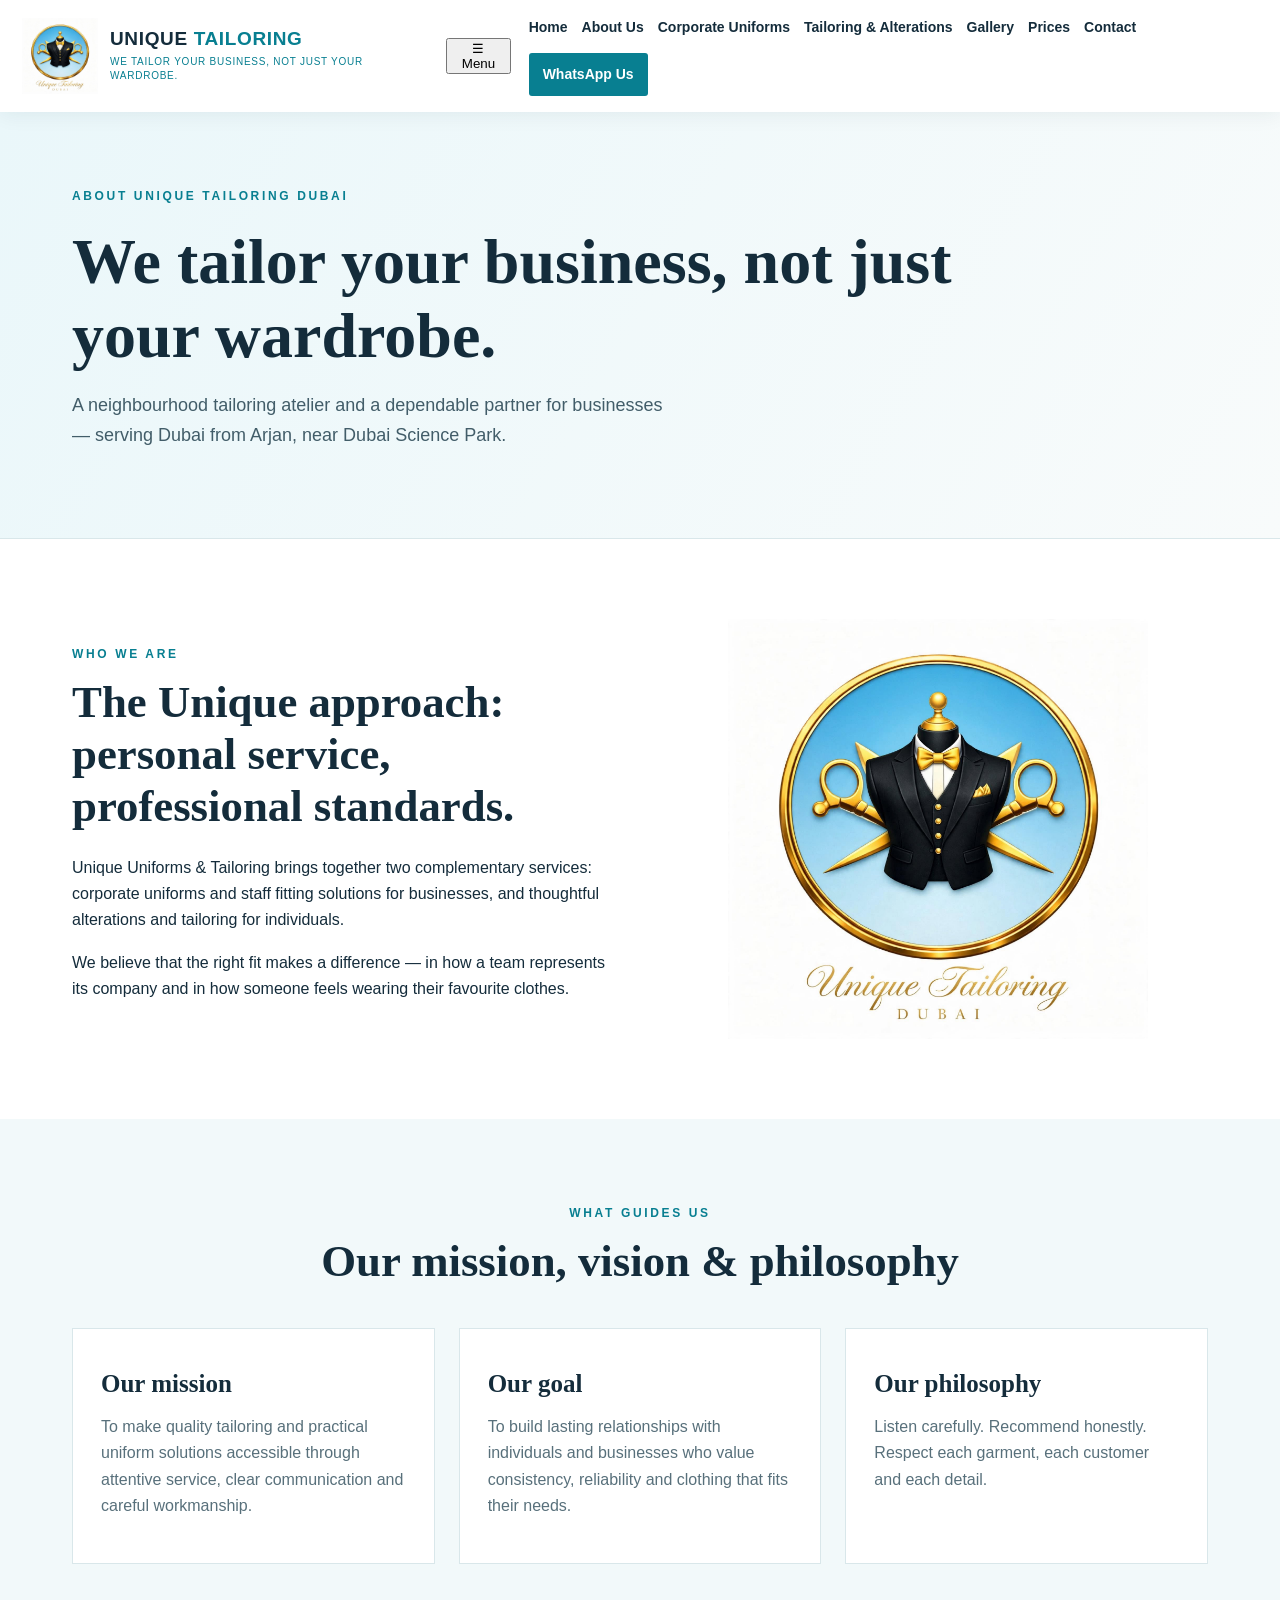
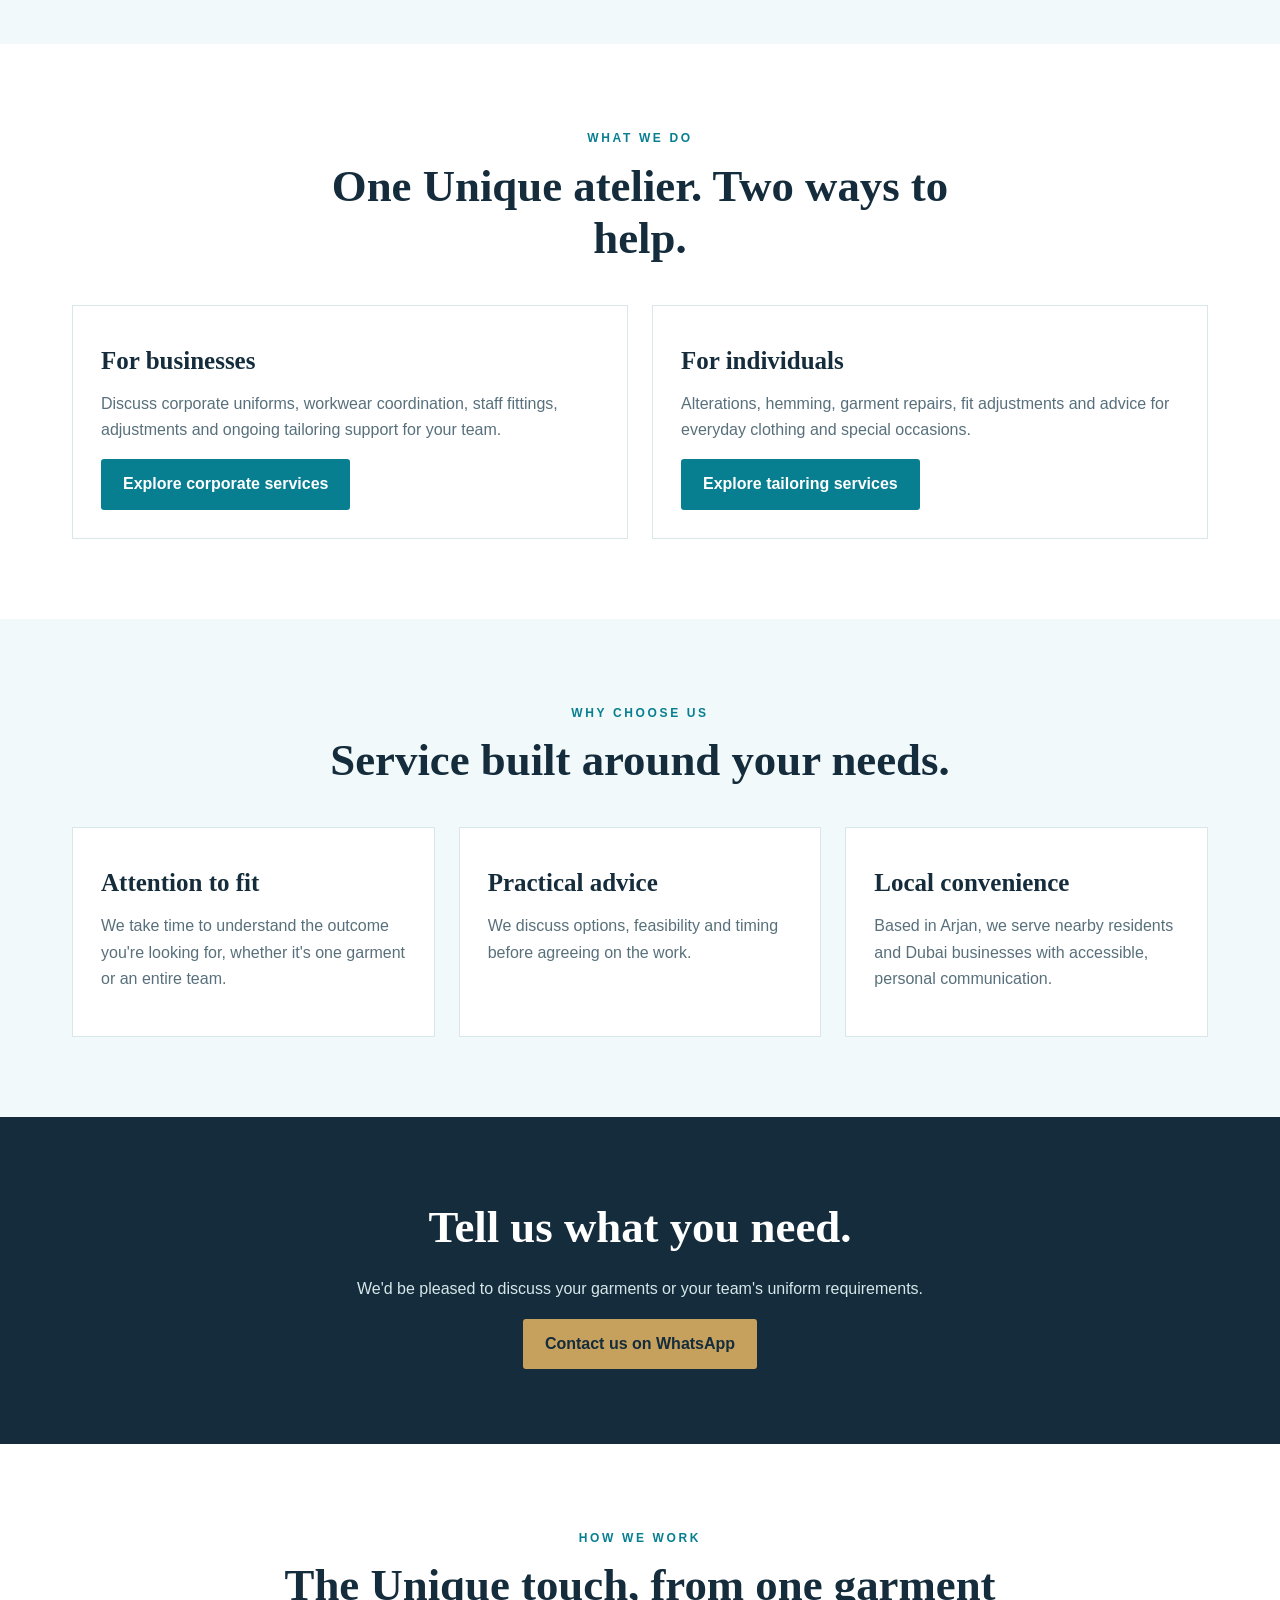
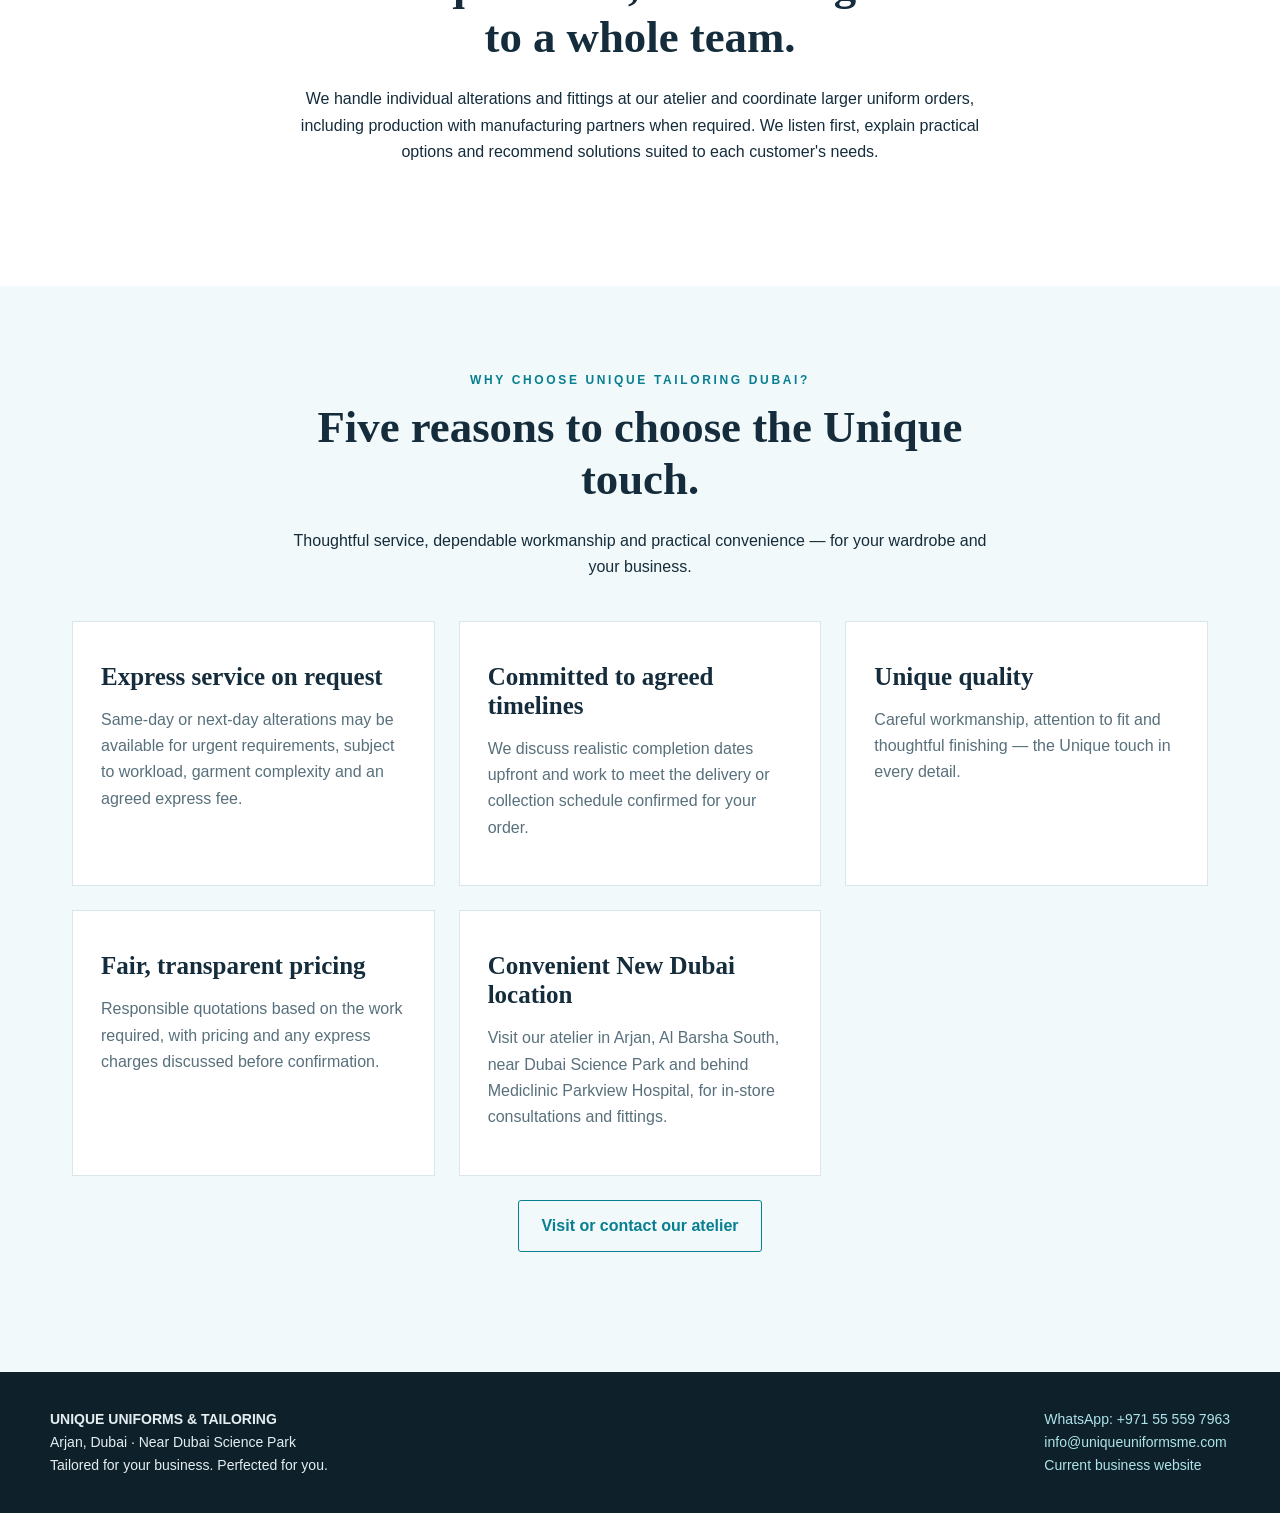
==== about.html @ a7d8bd2d "Improve mobile navigation and accurate gallery presentation" ====
<!doctype html><html lang="en"><head><meta charset="utf-8"><meta name="viewport" content="width=device-width,initial-scale=1"><meta name="description" content="Learn about Unique Uniforms & Tailoring in Arjan, Dubai."><title>About Us | Unique Tailoring Dubai</title><link rel="stylesheet" href="style.css"></head><body><header><div class="nav"><a class="brand brand-with-logo" href="index.html"><img src="819094188_2247885082635093_110179678364798590_n.webp" alt="Unique Tailoring Dubai logo" width="76" height="76"><span class="brand-copy"><span>UNIQUE <span style="color:#087f91">TAILORING</span></span><small>WE TAILOR YOUR BUSINESS, NOT JUST YOUR WARDROBE.</small></span></a><button class="mobile-menu-toggle" type="button" aria-label="Open navigation" aria-expanded="false" aria-controls="site-links" onclick="var n=document.getElementById('site-links');var o=n.classList.toggle('is-open');this.setAttribute('aria-expanded',String(o));this.setAttribute('aria-label',o?'Close navigation':'Open navigation')">☰ <span>Menu</span></button><nav class="links" id="site-links"><a href="index.html">Home</a><a href="about.html">About Us</a><a href="corporate.html">Corporate Uniforms</a><a href="tailoring.html">Tailoring & Alterations</a><a href="gallery.html">Gallery</a><a href="prices.html">Prices</a><a href="contact.html">Contact</a><a class="btn" href="https://wa.me/971555597963" target="_blank" rel="noopener">WhatsApp Us</a></nav></div></header><main><section class="interior-hero"><div class="wrap"><span class="eyebrow">About Unique Tailoring Dubai</span><h1>We tailor your business, not just your wardrobe.</h1><p class="lead">A neighbourhood tailoring atelier and a dependable partner for businesses — serving Dubai from Arjan, near Dubai Science Park.</p></div></section><section class="wrap split"><div><span class="eyebrow">Who we are</span><h2>The Unique approach: personal service, professional standards.</h2><p>Unique Uniforms & Tailoring brings together two complementary services: corporate uniforms and staff fitting solutions for businesses, and thoughtful alterations and tailoring for individuals.</p><p>We believe that the right fit makes a difference — in how a team represents its company and in how someone feels wearing their favourite clothes.</p></div><img src="819094188_2247885082635093_110179678364798590_n.webp" alt="Unique Tailoring Dubai brand emblem" class="about-logo"></section><section class="soft"><div class="wrap"><div class="center"><span class="eyebrow">What guides us</span><h2>Our mission, vision & philosophy</h2></div><div class="cards"><article class="card"><div class="inside"><h3>Our mission</h3><p>To make quality tailoring and practical uniform solutions accessible through attentive service, clear communication and careful workmanship.</p></div></article><article class="card"><div class="inside"><h3>Our goal</h3><p>To build lasting relationships with individuals and businesses who value consistency, reliability and clothing that fits their needs.</p></div></article><article class="card"><div class="inside"><h3>Our philosophy</h3><p>Listen carefully. Recommend honestly. Respect each garment, each customer and each detail.</p></div></article></div></div></section><section class="wrap"><div class="center"><span class="eyebrow">What we do</span><h2>One Unique atelier. Two ways to help.</h2></div><div class="cards two"><article class="card"><div class="inside"><h3>For businesses</h3><p>Discuss corporate uniforms, workwear coordination, staff fittings, adjustments and ongoing tailoring support for your team.</p><a class="btn" href="corporate.html">Explore corporate services</a></div></article><article class="card"><div class="inside"><h3>For individuals</h3><p>Alterations, hemming, garment repairs, fit adjustments and advice for everyday clothing and special occasions.</p><a class="btn" href="tailoring.html">Explore tailoring services</a></div></article></div></section><section class="soft"><div class="wrap"><div class="center"><span class="eyebrow">Why choose us</span><h2>Service built around your needs.</h2></div><div class="cards"><article class="card"><div class="inside"><h3>Attention to fit</h3><p>We take time to understand the outcome you're looking for, whether it's one garment or an entire team.</p></div></article><article class="card"><div class="inside"><h3>Practical advice</h3><p>We discuss options, feasibility and timing before agreeing on the work.</p></div></article><article class="card"><div class="inside"><h3>Local convenience</h3><p>Based in Arjan, we serve nearby residents and Dubai businesses with accessible, personal communication.</p></div></article></div></div></section><section class="cta"><h2>Tell us what you need.</h2><p>We'd be pleased to discuss your garments or your team's uniform requirements.</p><a class="btn gold" href="https://wa.me/971555597963">Contact us on WhatsApp</a></section><section class="wrap"><div class="center"><span class="eyebrow">How we work</span><h2>The Unique touch, from one garment to a whole team.</h2><p>We handle individual alterations and fittings at our atelier and coordinate larger uniform orders, including production with manufacturing partners when required. We listen first, explain practical options and recommend solutions suited to each customer's needs.</p></div></section><section class="soft" id="why-choose-us"><div class="wrap"><div class="center"><span class="eyebrow">Why choose Unique Tailoring Dubai?</span><h2>Five reasons to choose the Unique touch.</h2><p>Thoughtful service, dependable workmanship and practical convenience — for your wardrobe and your business.</p></div><div class="cards"><article class="card"><div class="inside"><h3>Express service on request</h3><p>Same-day or next-day alterations may be available for urgent requirements, subject to workload, garment complexity and an agreed express fee.</p></div></article><article class="card"><div class="inside"><h3>Committed to agreed timelines</h3><p>We discuss realistic completion dates upfront and work to meet the delivery or collection schedule confirmed for your order.</p></div></article><article class="card"><div class="inside"><h3>Unique quality</h3><p>Careful workmanship, attention to fit and thoughtful finishing — the Unique touch in every detail.</p></div></article><article class="card"><div class="inside"><h3>Fair, transparent pricing</h3><p>Responsible quotations based on the work required, with pricing and any express charges discussed before confirmation.</p></div></article><article class="card"><div class="inside"><h3>Convenient New Dubai location</h3><p>Visit our atelier in Arjan, Al Barsha South, near Dubai Science Park and behind Mediclinic Parkview Hospital, for in-store consultations and fittings.</p></div></article></div><div class="center" style="margin-top:24px"><a class="btn outline" href="contact.html">Visit or contact our atelier</a></div></div></section></main><footer><div class="foot"><div><strong>UNIQUE UNIFORMS & TAILORING</strong><div>Arjan, Dubai · Near Dubai Science Park</div><div>Tailored for your business. Perfected for you.</div></div><div><a href="https://wa.me/971555597963">WhatsApp: +971 55 559 7963</a><div><a href="mailto:info@uniqueuniformsme.com">info@uniqueuniformsme.com</a></div><div><a href="https://uniqueuniformsme.com">Current business website</a></div></div></div></footer></body></html>
---- style.css ----
:root{--navy:#142c3b;--teal:#087f91;--sky:#eaf7fa;--gold:#c6a15d;--muted:#58707b}*{box-sizing:border-box}body{margin:0;font-family:Arial,Helvetica,sans-serif;color:var(--navy);line-height:1.65}a{text-decoration:none;color:inherit}header{background:white;position:sticky;top:0;z-index:5;box-shadow:0 2px 20px #142c3b12}.nav{max-width:1180px;margin:auto;padding:16px 22px;display:flex;align-items:center;justify-content:space-between;gap:18px}.brand{font-weight:800;letter-spacing:.04em;line-height:1.2}.brand small{display:block;font-weight:400;color:var(--teal);font-size:11px;letter-spacing:.15em}.links{display:flex;gap:22px;align-items:center;font-size:14px;font-weight:600}.btn{display:inline-block;background:var(--teal);color:white;border-radius:3px;padding:12px 22px;font-weight:700}.btn.gold{background:var(--gold);color:var(--navy)}.btn.outline{background:transparent;border:1px solid var(--teal);color:var(--teal)}.hero{min-height:570px;display:grid;grid-template-columns:1.1fr .9fr;background:var(--sky)}.hero .copy{padding:90px max(28px,calc((100vw - 1180px)/2));padding-right:50px;display:flex;flex-direction:column;justify-content:center}.eyebrow{text-transform:uppercase;color:var(--teal);letter-spacing:.22em;font-size:12px;font-weight:800}h1,h2,h3{font-family:Georgia,serif;line-height:1.16}h1{font-size:clamp(40px,5vw,70px);margin:16px 0}h2{font-size:clamp(30px,3.5vw,46px);margin:10px 0 22px}h3{font-size:25px;margin:12px 0}.lead{font-size:18px;color:#425d69;max-width:600px}.hero img{width:100%;height:100%;object-fit:cover;min-height:420px}.actions{display:flex;gap:12px;flex-wrap:wrap;margin-top:24px}.wrap{max-width:1180px;margin:auto;padding:80px 22px}.center{text-align:center;max-width:720px;margin:0 auto 40px}.cards{display:grid;grid-template-columns:repeat(3,1fr);gap:24px}.cards.two{grid-template-columns:repeat(2,1fr)}.card{border:1px solid #d9e7ea;background:white;overflow:hidden}.card img{width:100%;height:250px;object-fit:cover}.card .inside{padding:28px}.card p{color:var(--muted)}.soft{background:#f2f9fa}.dark{background:var(--navy);color:white}.dark p{color:#d3e3e9}.split{display:grid;grid-template-columns:1fr 1fr;gap:55px;align-items:center}.split img{width:100%;height:420px;object-fit:cover}.pill{display:inline-block;background:#d8eff2;color:#087f91;padding:7px 12px;margin:4px;font-size:13px;font-weight:700}.cta{text-align:center;padding:75px 20px;background:var(--navy);color:white}.cta p{color:#d6e7ea}footer{background:#0e202a;color:#e4eef1;padding:36px 22px;font-size:14px}footer .foot{max-width:1180px;margin:auto;display:flex;justify-content:space-between;gap:20px;flex-wrap:wrap}footer a{color:#aee3e9}.note{font-size:12px;color:#6b818a}.contact{display:grid;grid-template-columns:1fr 1fr;gap:30px}.contact .panel{padding:28px;background:var(--sky)}@media(max-width:760px){.nav{align-items:flex-start;flex-direction:column}.links{flex-wrap:wrap;gap:12px}.hero{grid-template-columns:1fr}.hero .copy{padding:56px 24px}.hero img{height:320px;min-height:0}.wrap{padding:55px 20px}.cards,.cards.two,.split,.contact{grid-template-columns:1fr}.split img{height:300px}.card img{height:220px}}
.social-strip{background:#eaf7fa;padding:58px 22px}.social-inner{max-width:1180px;margin:auto;display:grid;grid-template-columns:1fr 1.2fr;gap:30px;align-items:center}.social-inner h2{font-size:32px}.social-icons{display:flex;gap:10px;flex-wrap:wrap}.social-link{display:flex;gap:9px;align-items:center;background:white;border:1px solid #d9e7ea;border-radius:5px;padding:11px 13px;font-size:13px;font-weight:700}.social-link img{width:19px;height:19px}.review-note{text-align:center;font-size:12px;color:#58707b;margin-top:18px}@media(max-width:760px){.social-inner{grid-template-columns:1fr}}

.brand-with-logo{display:flex;align-items:center;gap:12px}.brand-with-logo img{width:76px;height:76px;object-fit:contain;flex-shrink:0}.brand-copy{display:flex;flex-direction:column;gap:4px}.brand-copy>span{font-size:19px}.brand-copy small{max-width:350px;font-size:10px;line-height:1.45;color:#087f91;letter-spacing:.075em}@media(max-width:760px){.brand-with-logo img{width:62px;height:62px}.brand-copy>span{font-size:17px}.brand-copy small{font-size:9px;max-width:240px}}

.nav{max-width:1320px}.links{gap:14px;flex-wrap:wrap}.links>a{white-space:nowrap}.links .btn{padding:10px 14px}.interior-hero{background:linear-gradient(120deg,#eaf7fa,#f8fbfb);border-bottom:1px solid #d9e7ea}.interior-hero .wrap{padding-top:70px;padding-bottom:70px}.interior-hero h1{max-width:900px}.about-logo{max-height:440px;object-fit:contain!important}.gallery-placeholder{min-height:235px;background:linear-gradient(145deg,#dceff3,#f9fbfa);display:flex;flex-direction:column;align-items:center;justify-content:center;text-align:center;gap:9px;padding:25px;border-bottom:1px solid #d9e7ea}.gallery-placeholder span{font:40px Georgia,serif;color:#c6a15d}.gallery-placeholder strong{font:24px Georgia,serif;color:#142c3b}.gallery-placeholder small{color:#58707b}.gallery-wide{min-height:190px;border:1px solid #d9e7ea}.price-pending{font-weight:700;color:#087f91!important}@media(max-width:1000px){.nav{align-items:flex-start;flex-direction:column}.links{gap:12px}}@media(max-width:760px){.interior-hero .wrap{padding-top:50px;padding-bottom:50px}.links{font-size:12px}.links .btn{padding:9px 11px}}

.photo-grid{display:grid;grid-template-columns:repeat(4,minmax(0,1fr));gap:18px}.photo-item{margin:0;border:1px solid #d9e7ea;background:white;overflow:hidden}.photo-item img{width:100%;aspect-ratio:4/5;object-fit:cover;display:block;transition:transform .2s}.photo-item img:hover{transform:scale(1.035)}.photo-item figcaption{padding:13px 14px;font-size:13px;color:#425d69}@media(max-width:900px){.photo-grid{grid-template-columns:repeat(2,minmax(0,1fr))}}@media(max-width:500px){.photo-grid{gap:10px}.photo-item figcaption{font-size:11px;padding:10px}}

.price-groups{display:grid;grid-template-columns:repeat(2,minmax(0,1fr));gap:26px}.price-group{border:1px solid #d9e7ea;background:white;padding:25px}.price-group h3{font-size:24px;border-bottom:2px solid #eaf7fa;padding-bottom:14px}.price-entry{display:flex;justify-content:space-between;gap:16px;padding:12px 0;border-bottom:1px solid #e9eff1;align-items:start}.price-entry:last-child{border:0}.price-entry strong{font-size:14px}.price-entry p{font-size:12px;color:#58707b;margin:2px 0 0}.price-entry>span{white-space:nowrap;font-weight:700;color:#087f91;font-size:14px}@media(max-width:760px){.price-groups{grid-template-columns:1fr}.price-group{padding:19px}}

/* Recognizable platform-brand social icons and touch-friendly profile links */
.social-icons{gap:12px}.social-link{border-radius:10px;padding:10px 14px;min-height:46px;transition:transform .15s ease,box-shadow .15s ease}.social-link:hover,.social-link:focus-visible{transform:translateY(-2px);box-shadow:0 5px 15px #142c3b20}.social-link img{width:22px;height:22px;flex-shrink:0}.social-link[href*="instagram.com"]{background:linear-gradient(120deg,#833ab4,#c13584,#e1306c,#f77737);color:#fff;border-color:transparent}.social-link[href*="facebook.com"]{background:#1877f2;color:#fff;border-color:#1877f2}.social-link[href*="tiktok.com"]{background:#101010;color:#fff;border-color:#101010}.social-link[href*="youtube.com"]{background:#ff0033;color:#fff;border-color:#ff0033}.social-link[href*="linkedin.com"]{background:#0a66c2;color:#fff;border-color:#0a66c2}.social-link[href*="g.co"]{background:#fff;color:#202124;border-color:#dadce0}.social-link:not([href*="g.co"]) img{filter:brightness(0) invert(1)}
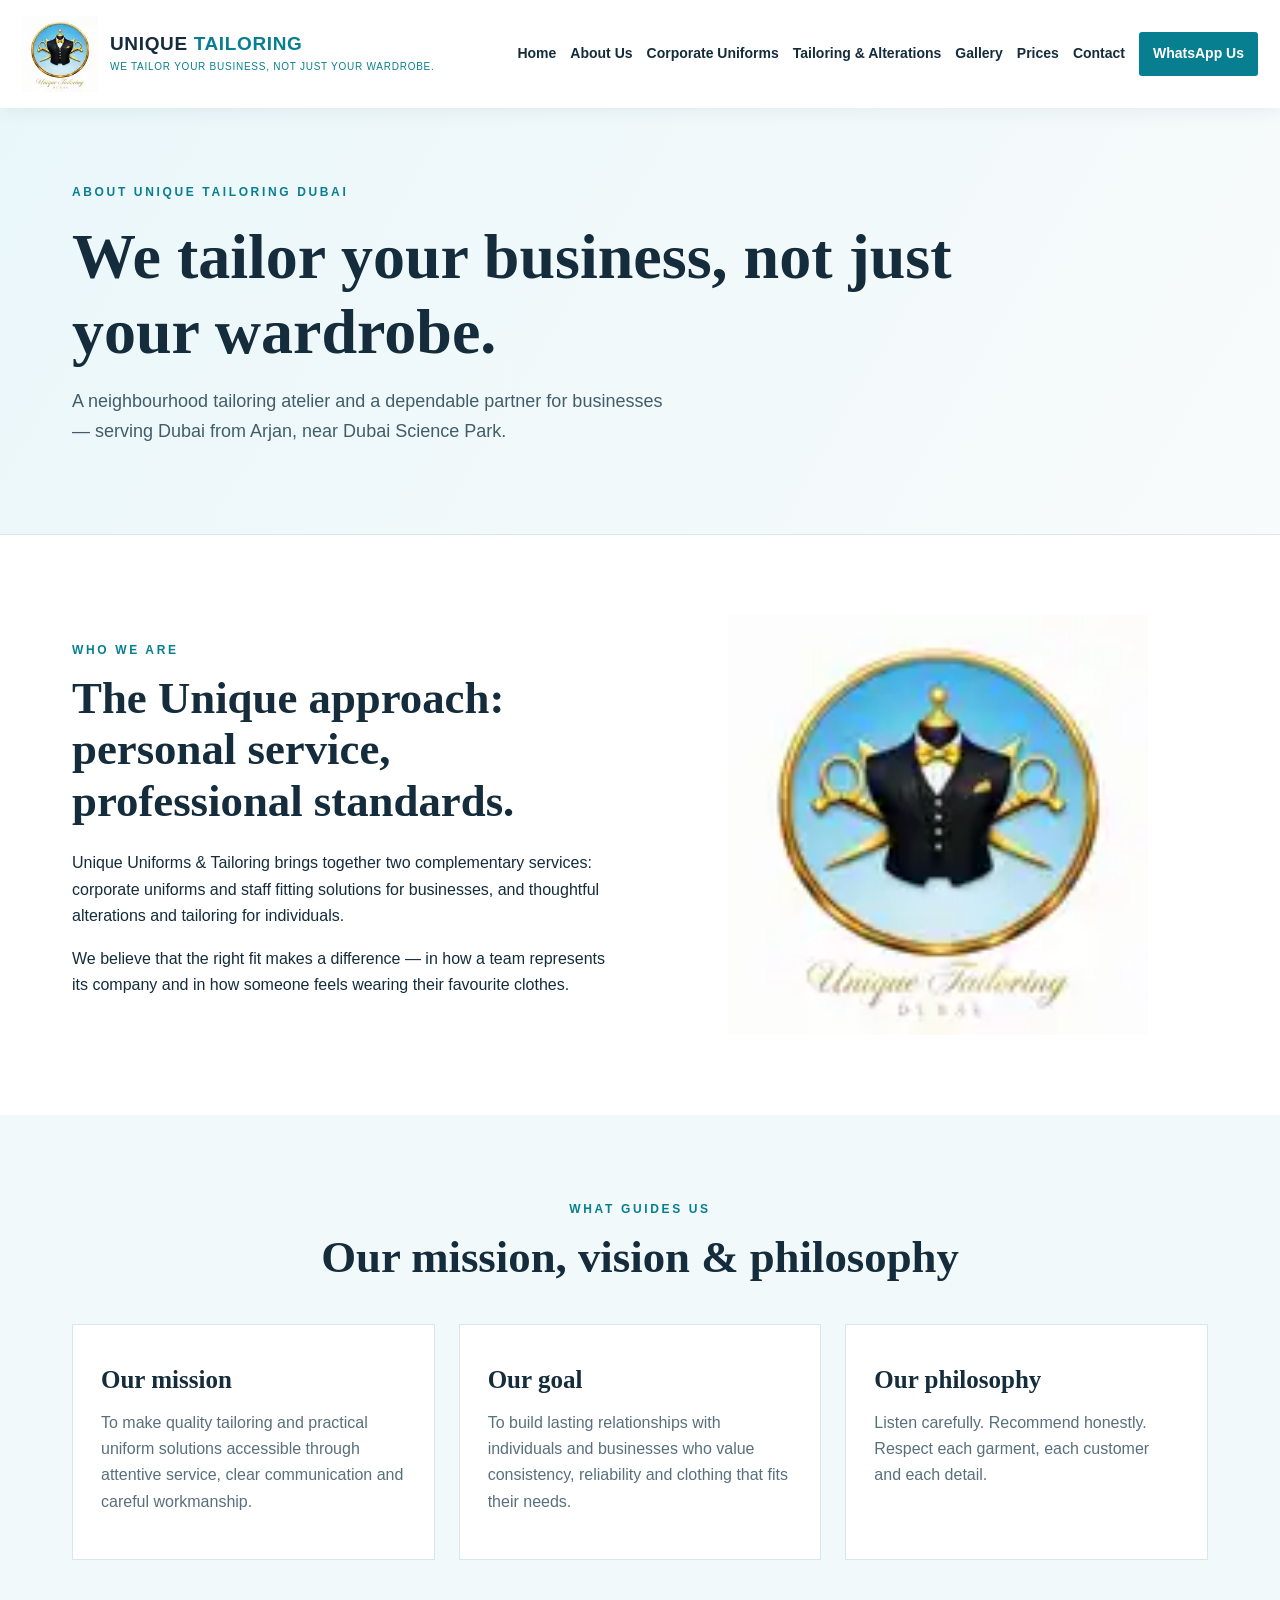
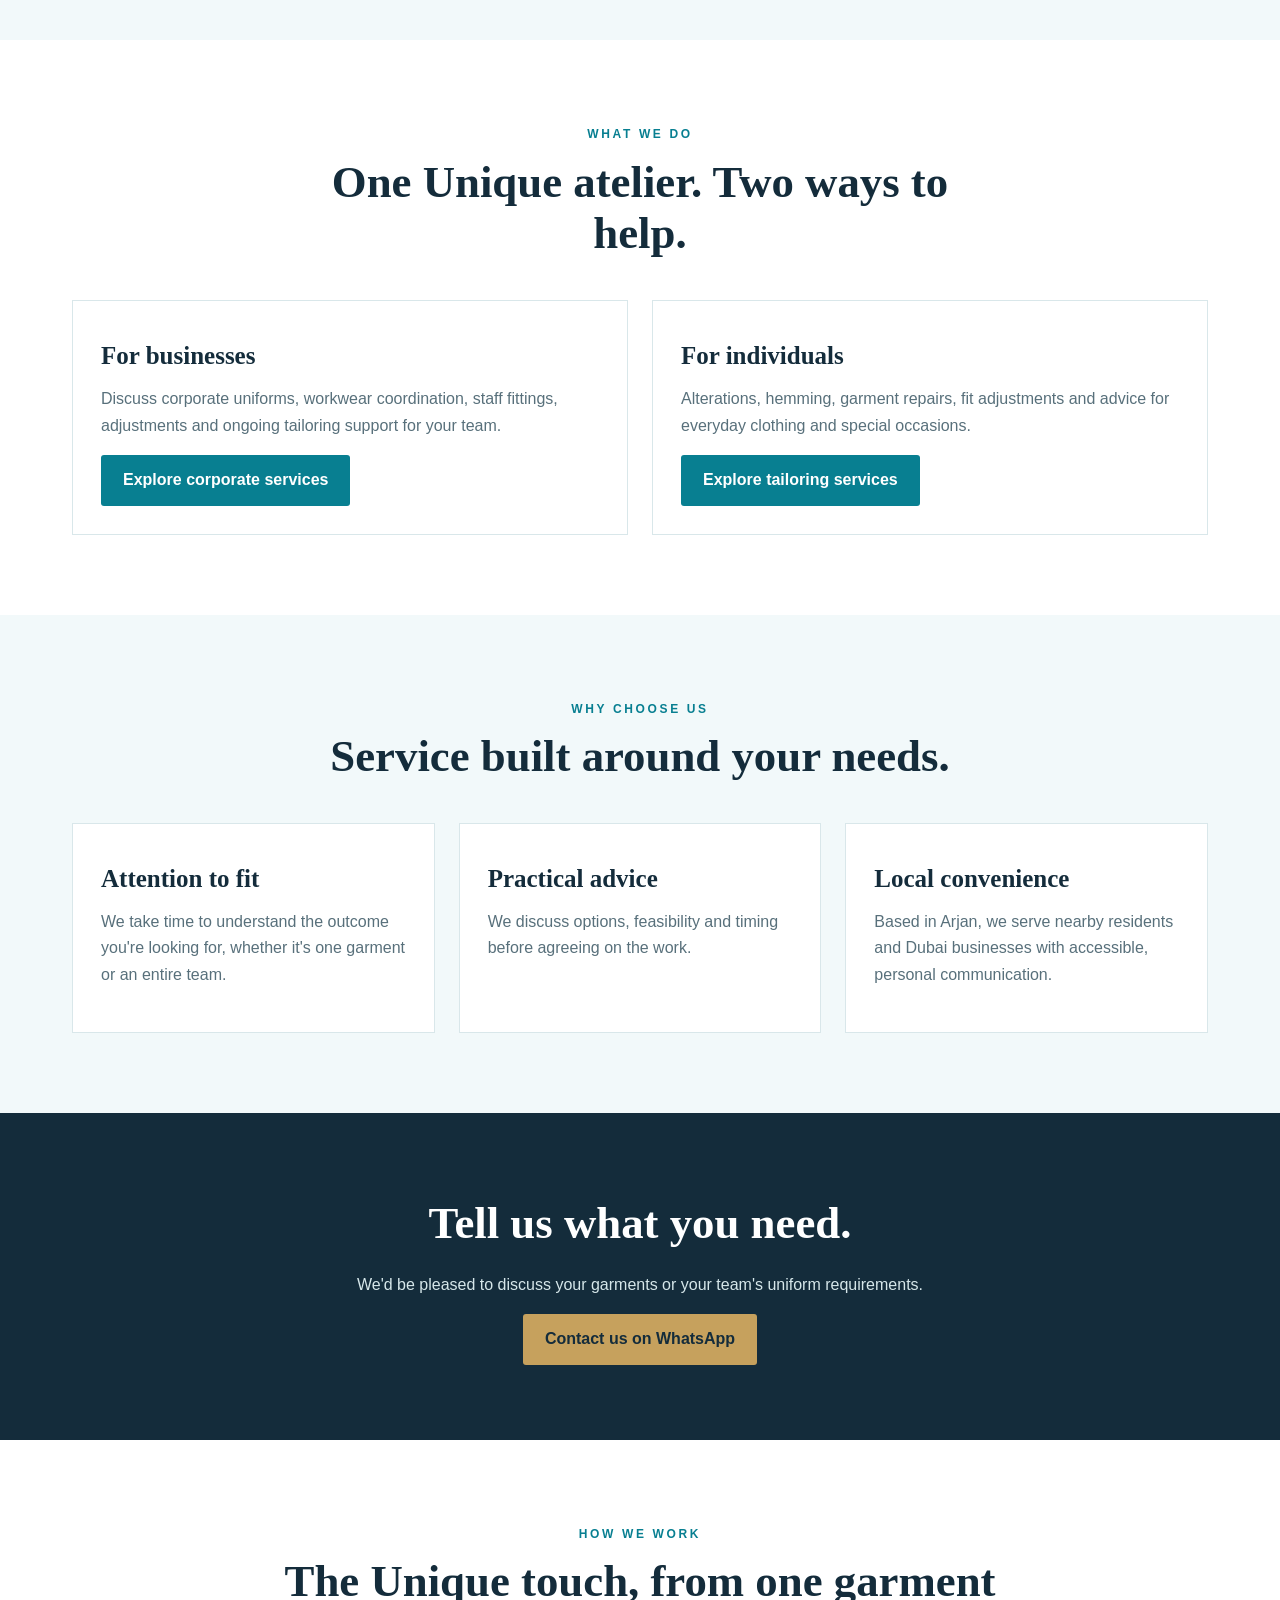
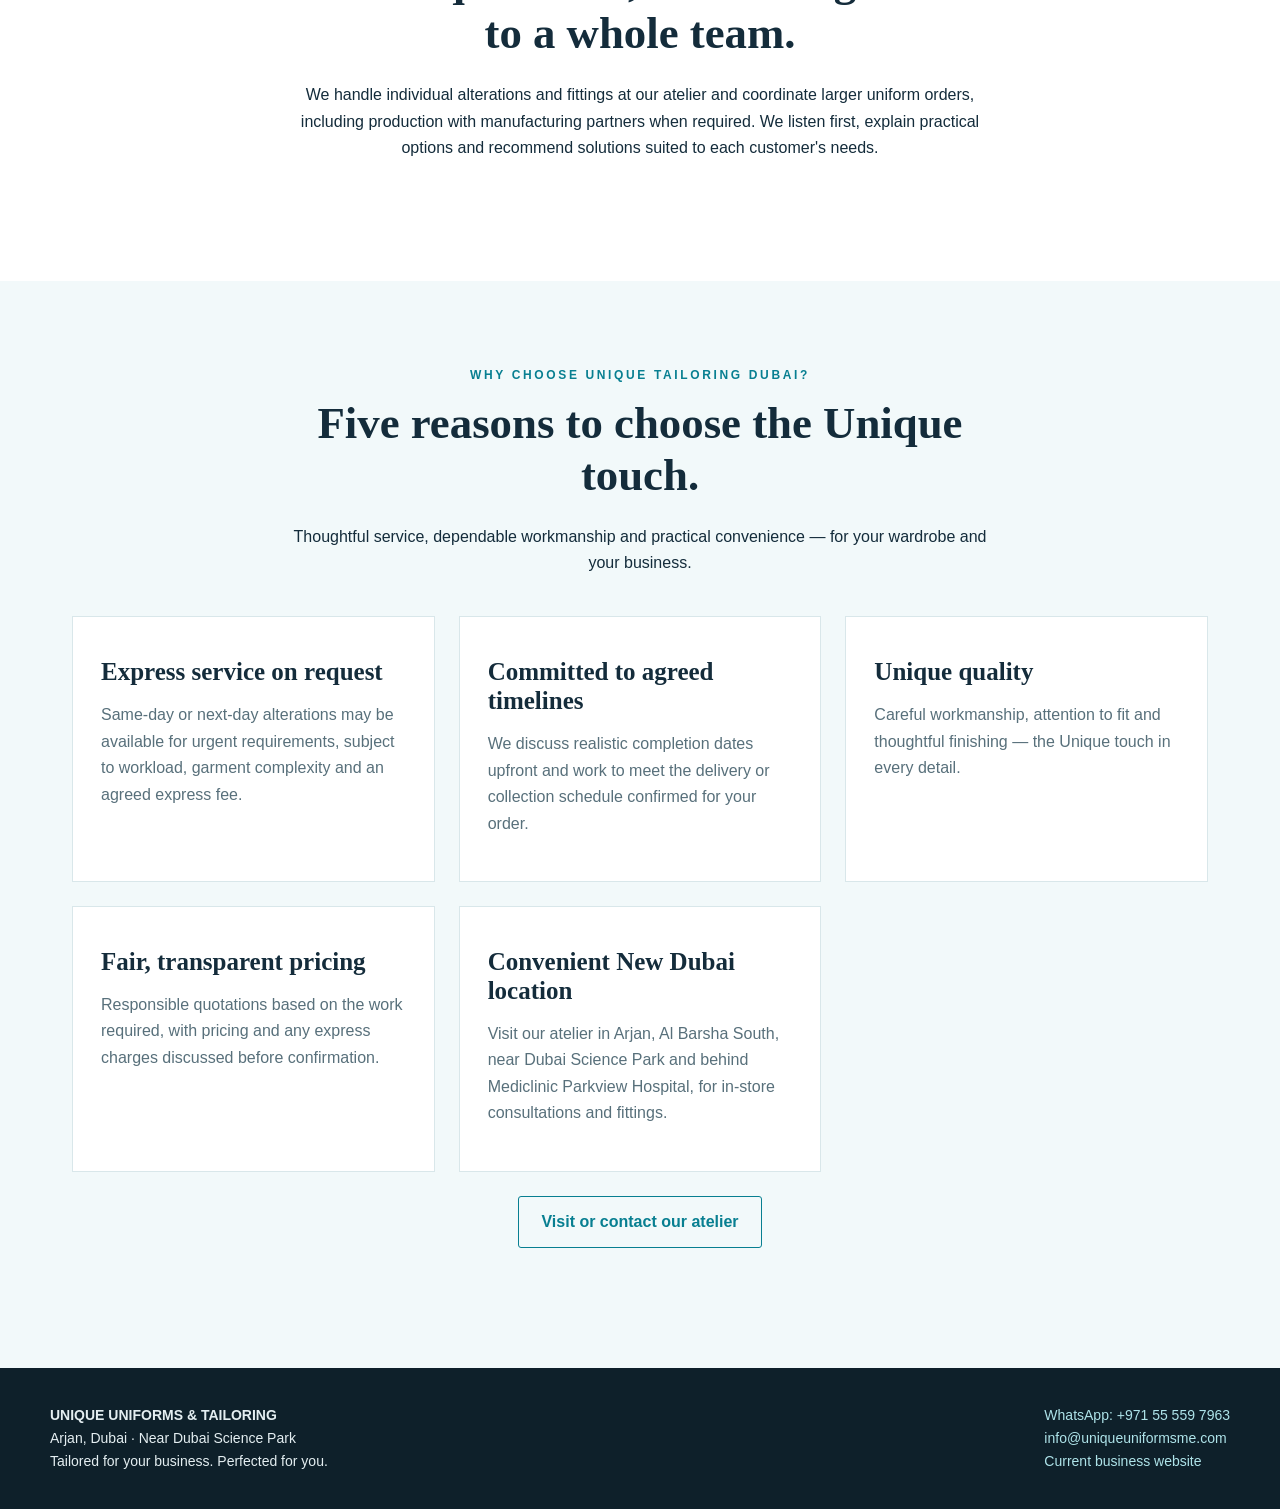
==== commit 5d4748c9: "Improve preview SEO safety, social sharing, image efficiency and gallery transparency" ====
--- a/about.html
+++ b/about.html
@@ -1 +1 @@
-<!doctype html><html lang="en"><head><meta charset="utf-8"><meta name="viewport" content="width=device-width,initial-scale=1"><meta name="description" content="Learn about Unique Uniforms & Tailoring in Arjan, Dubai."><title>About Us | Unique Tailoring Dubai</title><link rel="stylesheet" href="style.css"></head><body><header><div class="nav"><a class="brand brand-with-logo" href="index.html"><img src="819094188_2247885082635093_110179678364798590_n.webp" alt="Unique Tailoring Dubai logo" width="76" height="76"><span class="brand-copy"><span>UNIQUE <span style="color:#087f91">TAILORING</span></span><small>WE TAILOR YOUR BUSINESS, NOT JUST YOUR WARDROBE.</small></span></a><button class="mobile-menu-toggle" type="button" aria-label="Open navigation" aria-expanded="false" aria-controls="site-links" onclick="var n=document.getElementById('site-links');var o=n.classList.toggle('is-open');this.setAttribute('aria-expanded',String(o));this.setAttribute('aria-label',o?'Close navigation':'Open navigation')">☰ <span>Menu</span></button><nav class="links" id="site-links"><a href="index.html">Home</a><a href="about.html">About Us</a><a href="corporate.html">Corporate Uniforms</a><a href="tailoring.html">Tailoring & Alterations</a><a href="gallery.html">Gallery</a><a href="prices.html">Prices</a><a href="contact.html">Contact</a><a class="btn" href="https://wa.me/971555597963" target="_blank" rel="noopener">WhatsApp Us</a></nav></div></header><main><section class="interior-hero"><div class="wrap"><span class="eyebrow">About Unique Tailoring Dubai</span><h1>We tailor your business, not just your wardrobe.</h1><p class="lead">A neighbourhood tailoring atelier and a dependable partner for businesses — serving Dubai from Arjan, near Dubai Science Park.</p></div></section><section class="wrap split"><div><span class="eyebrow">Who we are</span><h2>The Unique approach: personal service, professional standards.</h2><p>Unique Uniforms & Tailoring brings together two complementary services: corporate uniforms and staff fitting solutions for businesses, and thoughtful alterations and tailoring for individuals.</p><p>We believe that the right fit makes a difference — in how a team represents its company and in how someone feels wearing their favourite clothes.</p></div><img src="819094188_2247885082635093_110179678364798590_n.webp" alt="Unique Tailoring Dubai brand emblem" class="about-logo"></section><section class="soft"><div class="wrap"><div class="center"><span class="eyebrow">What guides us</span><h2>Our mission, vision & philosophy</h2></div><div class="cards"><article class="card"><div class="inside"><h3>Our mission</h3><p>To make quality tailoring and practical uniform solutions accessible through attentive service, clear communication and careful workmanship.</p></div></article><article class="card"><div class="inside"><h3>Our goal</h3><p>To build lasting relationships with individuals and businesses who value consistency, reliability and clothing that fits their needs.</p></div></article><article class="card"><div class="inside"><h3>Our philosophy</h3><p>Listen carefully. Recommend honestly. Respect each garment, each customer and each detail.</p></div></article></div></div></section><section class="wrap"><div class="center"><span class="eyebrow">What we do</span><h2>One Unique atelier. Two ways to help.</h2></div><div class="cards two"><article class="card"><div class="inside"><h3>For businesses</h3><p>Discuss corporate uniforms, workwear coordination, staff fittings, adjustments and ongoing tailoring support for your team.</p><a class="btn" href="corporate.html">Explore corporate services</a></div></article><article class="card"><div class="inside"><h3>For individuals</h3><p>Alterations, hemming, garment repairs, fit adjustments and advice for everyday clothing and special occasions.</p><a class="btn" href="tailoring.html">Explore tailoring services</a></div></article></div></section><section class="soft"><div class="wrap"><div class="center"><span class="eyebrow">Why choose us</span><h2>Service built around your needs.</h2></div><div class="cards"><article class="card"><div class="inside"><h3>Attention to fit</h3><p>We take time to understand the outcome you're looking for, whether it's one garment or an entire team.</p></div></article><article class="card"><div class="inside"><h3>Practical advice</h3><p>We discuss options, feasibility and timing before agreeing on the work.</p></div></article><article class="card"><div class="inside"><h3>Local convenience</h3><p>Based in Arjan, we serve nearby residents and Dubai businesses with accessible, personal communication.</p></div></article></div></div></section><section class="cta"><h2>Tell us what you need.</h2><p>We'd be pleased to discuss your garments or your team's uniform requirements.</p><a class="btn gold" href="https://wa.me/971555597963">Contact us on WhatsApp</a></section><section class="wrap"><div class="center"><span class="eyebrow">How we work</span><h2>The Unique touch, from one garment to a whole team.</h2><p>We handle individual alterations and fittings at our atelier and coordinate larger uniform orders, including production with manufacturing partners when required. We listen first, explain practical options and recommend solutions suited to each customer's needs.</p></div></section><section class="soft" id="why-choose-us"><div class="wrap"><div class="center"><span class="eyebrow">Why choose Unique Tailoring Dubai?</span><h2>Five reasons to choose the Unique touch.</h2><p>Thoughtful service, dependable workmanship and practical convenience — for your wardrobe and your business.</p></div><div class="cards"><article class="card"><div class="inside"><h3>Express service on request</h3><p>Same-day or next-day alterations may be available for urgent requirements, subject to workload, garment complexity and an agreed express fee.</p></div></article><article class="card"><div class="inside"><h3>Committed to agreed timelines</h3><p>We discuss realistic completion dates upfront and work to meet the delivery or collection schedule confirmed for your order.</p></div></article><article class="card"><div class="inside"><h3>Unique quality</h3><p>Careful workmanship, attention to fit and thoughtful finishing — the Unique touch in every detail.</p></div></article><article class="card"><div class="inside"><h3>Fair, transparent pricing</h3><p>Responsible quotations based on the work required, with pricing and any express charges discussed before confirmation.</p></div></article><article class="card"><div class="inside"><h3>Convenient New Dubai location</h3><p>Visit our atelier in Arjan, Al Barsha South, near Dubai Science Park and behind Mediclinic Parkview Hospital, for in-store consultations and fittings.</p></div></article></div><div class="center" style="margin-top:24px"><a class="btn outline" href="contact.html">Visit or contact our atelier</a></div></div></section></main><footer><div class="foot"><div><strong>UNIQUE UNIFORMS & TAILORING</strong><div>Arjan, Dubai · Near Dubai Science Park</div><div>Tailored for your business. Perfected for you.</div></div><div><a href="https://wa.me/971555597963">WhatsApp: +971 55 559 7963</a><div><a href="mailto:info@uniqueuniformsme.com">info@uniqueuniformsme.com</a></div><div><a href="https://uniqueuniformsme.com">Current business website</a></div></div></div></footer></body></html>+<!doctype html><html lang="en"><head><meta charset="utf-8"><meta name="viewport" content="width=device-width,initial-scale=1"><meta name="description" content="Learn about Unique Uniforms & Tailoring in Arjan, Dubai."><title>About Us | Unique Tailoring Dubai</title><link rel="stylesheet" href="style.css"><meta name="robots" content="noindex,nofollow"><meta property="og:type" content="website"><meta property="og:site_name" content="Unique Tailoring Dubai"><meta property="og:title" content="About Us | Unique Tailoring Dubai"><meta property="og:description" content="Learn about Unique Uniforms &amp; Tailoring in Arjan, Dubai."><meta property="og:url" content="https://uniqueuniformsdubai.github.io/Unique-Tailoring-Preview-/about.html"><meta property="og:image" content="https://uniqueuniformsdubai.github.io/Unique-Tailoring-Preview-/atelier-reception-wide.webp"><meta name="twitter:card" content="summary_large_image"><link rel="icon" type="image/webp" href="assets/unique-tailoring-logo.webp"></head><body><header><div class="nav"><a class="brand brand-with-logo" href="index.html"><img src="assets/unique-tailoring-logo.webp" alt="Unique Tailoring Dubai logo" width="76" height="76" loading="lazy"><span class="brand-copy"><span>UNIQUE <span style="color:#087f91">TAILORING</span></span><small>WE TAILOR YOUR BUSINESS, NOT JUST YOUR WARDROBE.</small></span></a><button class="mobile-menu-toggle" type="button" aria-label="Open navigation" aria-expanded="false" aria-controls="site-links" onclick="var n=document.getElementById('site-links');var o=n.classList.toggle('is-open');this.setAttribute('aria-expanded',String(o));this.setAttribute('aria-label',o?'Close navigation':'Open navigation')">☰ <span>Menu</span></button><nav class="links" id="site-links"><a href="index.html">Home</a><a href="about.html">About Us</a><a href="corporate.html">Corporate Uniforms</a><a href="tailoring.html">Tailoring & Alterations</a><a href="gallery.html">Gallery</a><a href="prices.html">Prices</a><a href="contact.html">Contact</a><a class="btn" href="https://wa.me/971555597963" target="_blank" rel="noopener">WhatsApp Us</a></nav></div></header><main><section class="interior-hero"><div class="wrap"><span class="eyebrow">About Unique Tailoring Dubai</span><h1>We tailor your business, not just your wardrobe.</h1><p class="lead">A neighbourhood tailoring atelier and a dependable partner for businesses — serving Dubai from Arjan, near Dubai Science Park.</p></div></section><section class="wrap split"><div><span class="eyebrow">Who we are</span><h2>The Unique approach: personal service, professional standards.</h2><p>Unique Uniforms & Tailoring brings together two complementary services: corporate uniforms and staff fitting solutions for businesses, and thoughtful alterations and tailoring for individuals.</p><p>We believe that the right fit makes a difference — in how a team represents its company and in how someone feels wearing their favourite clothes.</p></div><img src="assets/unique-tailoring-logo.webp" alt="Unique Tailoring Dubai brand emblem" class="about-logo" loading="lazy"></section><section class="soft"><div class="wrap"><div class="center"><span class="eyebrow">What guides us</span><h2>Our mission, vision & philosophy</h2></div><div class="cards"><article class="card"><div class="inside"><h3>Our mission</h3><p>To make quality tailoring and practical uniform solutions accessible through attentive service, clear communication and careful workmanship.</p></div></article><article class="card"><div class="inside"><h3>Our goal</h3><p>To build lasting relationships with individuals and businesses who value consistency, reliability and clothing that fits their needs.</p></div></article><article class="card"><div class="inside"><h3>Our philosophy</h3><p>Listen carefully. Recommend honestly. Respect each garment, each customer and each detail.</p></div></article></div></div></section><section class="wrap"><div class="center"><span class="eyebrow">What we do</span><h2>One Unique atelier. Two ways to help.</h2></div><div class="cards two"><article class="card"><div class="inside"><h3>For businesses</h3><p>Discuss corporate uniforms, workwear coordination, staff fittings, adjustments and ongoing tailoring support for your team.</p><a class="btn" href="corporate.html">Explore corporate services</a></div></article><article class="card"><div class="inside"><h3>For individuals</h3><p>Alterations, hemming, garment repairs, fit adjustments and advice for everyday clothing and special occasions.</p><a class="btn" href="tailoring.html">Explore tailoring services</a></div></article></div></section><section class="soft"><div class="wrap"><div class="center"><span class="eyebrow">Why choose us</span><h2>Service built around your needs.</h2></div><div class="cards"><article class="card"><div class="inside"><h3>Attention to fit</h3><p>We take time to understand the outcome you're looking for, whether it's one garment or an entire team.</p></div></article><article class="card"><div class="inside"><h3>Practical advice</h3><p>We discuss options, feasibility and timing before agreeing on the work.</p></div></article><article class="card"><div class="inside"><h3>Local convenience</h3><p>Based in Arjan, we serve nearby residents and Dubai businesses with accessible, personal communication.</p></div></article></div></div></section><section class="cta"><h2>Tell us what you need.</h2><p>We'd be pleased to discuss your garments or your team's uniform requirements.</p><a class="btn gold" href="https://wa.me/971555597963">Contact us on WhatsApp</a></section><section class="wrap"><div class="center"><span class="eyebrow">How we work</span><h2>The Unique touch, from one garment to a whole team.</h2><p>We handle individual alterations and fittings at our atelier and coordinate larger uniform orders, including production with manufacturing partners when required. We listen first, explain practical options and recommend solutions suited to each customer's needs.</p></div></section><section class="soft" id="why-choose-us"><div class="wrap"><div class="center"><span class="eyebrow">Why choose Unique Tailoring Dubai?</span><h2>Five reasons to choose the Unique touch.</h2><p>Thoughtful service, dependable workmanship and practical convenience — for your wardrobe and your business.</p></div><div class="cards"><article class="card"><div class="inside"><h3>Express service on request</h3><p>Same-day or next-day alterations may be available for urgent requirements, subject to workload, garment complexity and an agreed express fee.</p></div></article><article class="card"><div class="inside"><h3>Committed to agreed timelines</h3><p>We discuss realistic completion dates upfront and work to meet the delivery or collection schedule confirmed for your order.</p></div></article><article class="card"><div class="inside"><h3>Unique quality</h3><p>Careful workmanship, attention to fit and thoughtful finishing — the Unique touch in every detail.</p></div></article><article class="card"><div class="inside"><h3>Fair, transparent pricing</h3><p>Responsible quotations based on the work required, with pricing and any express charges discussed before confirmation.</p></div></article><article class="card"><div class="inside"><h3>Convenient New Dubai location</h3><p>Visit our atelier in Arjan, Al Barsha South, near Dubai Science Park and behind Mediclinic Parkview Hospital, for in-store consultations and fittings.</p></div></article></div><div class="center" style="margin-top:24px"><a class="btn outline" href="contact.html">Visit or contact our atelier</a></div></div></section></main><footer><div class="foot"><div><strong>UNIQUE UNIFORMS & TAILORING</strong><div>Arjan, Dubai · Near Dubai Science Park</div><div>Tailored for your business. Perfected for you.</div></div><div><a href="https://wa.me/971555597963">WhatsApp: +971 55 559 7963</a><div><a href="mailto:info@uniqueuniformsme.com">info@uniqueuniformsme.com</a></div><div><a href="https://uniqueuniformsme.com">Current business website</a></div></div></div></footer></body></html>
--- a/style.css
+++ b/style.css
@@ -11,3 +11,8 @@
 
 /* Recognizable platform-brand social icons and touch-friendly profile links */
 .social-icons{gap:12px}.social-link{border-radius:10px;padding:10px 14px;min-height:46px;transition:transform .15s ease,box-shadow .15s ease}.social-link:hover,.social-link:focus-visible{transform:translateY(-2px);box-shadow:0 5px 15px #142c3b20}.social-link img{width:22px;height:22px;flex-shrink:0}.social-link[href*="instagram.com"]{background:linear-gradient(120deg,#833ab4,#c13584,#e1306c,#f77737);color:#fff;border-color:transparent}.social-link[href*="facebook.com"]{background:#1877f2;color:#fff;border-color:#1877f2}.social-link[href*="tiktok.com"]{background:#101010;color:#fff;border-color:#101010}.social-link[href*="youtube.com"]{background:#ff0033;color:#fff;border-color:#ff0033}.social-link[href*="linkedin.com"]{background:#0a66c2;color:#fff;border-color:#0a66c2}.social-link[href*="g.co"]{background:#fff;color:#202124;border-color:#dadce0}.social-link:not([href*="g.co"]) img{filter:brightness(0) invert(1)}
+
+/* Responsive accessible navigation */
+.mobile-menu-toggle{display:none;align-items:center;gap:8px;border:1px solid #bcd7dc;background:white;color:var(--navy);border-radius:7px;font-size:16px;font-weight:700;padding:9px 13px;cursor:pointer}
+@media(max-width:760px){.nav{flex-direction:row;flex-wrap:wrap;align-items:center;justify-content:space-between;padding:10px 16px}.brand-with-logo{max-width:calc(100% - 110px)}.brand-with-logo img{width:48px;height:48px}.brand-copy>span{font-size:14px}.brand-copy small{font-size:8px;letter-spacing:0;max-width:210px}.mobile-menu-toggle{display:inline-flex}.links{display:none;width:100%;flex-direction:column;align-items:stretch;gap:0;padding:8px 0 12px;border-top:1px solid #e5eff1}.links.is-open{display:flex}.links>a{display:block;padding:12px 8px;font-size:15px;border-bottom:1px solid #edf2f3}.links>a.btn{text-align:center;margin-top:8px}.hero .copy{padding:45px 22px}.hero img{min-height:280px}.wrap{padding-top:48px;padding-bottom:48px}.photo-grid{grid-template-columns:repeat(2,minmax(0,1fr));gap:10px}.photo-item figcaption{font-size:12px;padding:8px}.social-link{min-height:46px}}
+@media(max-width:370px){.brand-copy small{display:none}.photo-grid{grid-template-columns:1fr}}
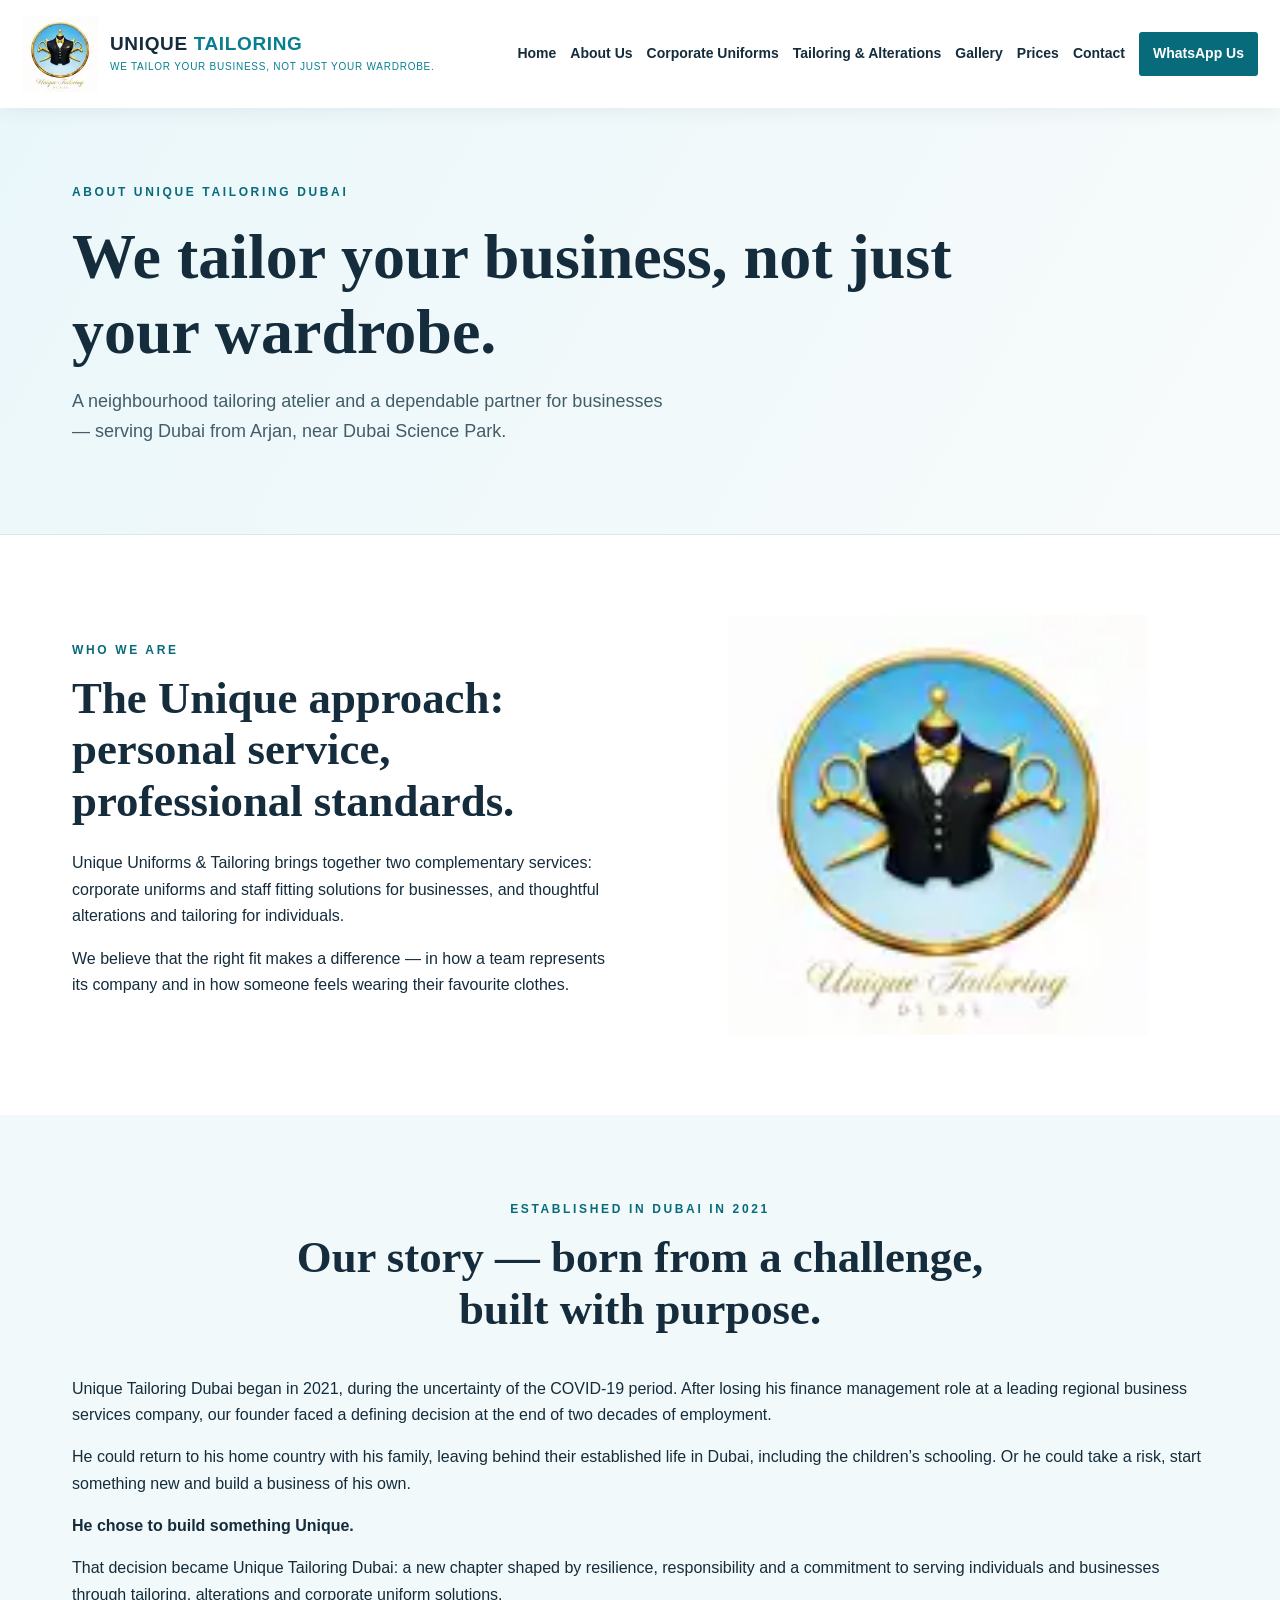
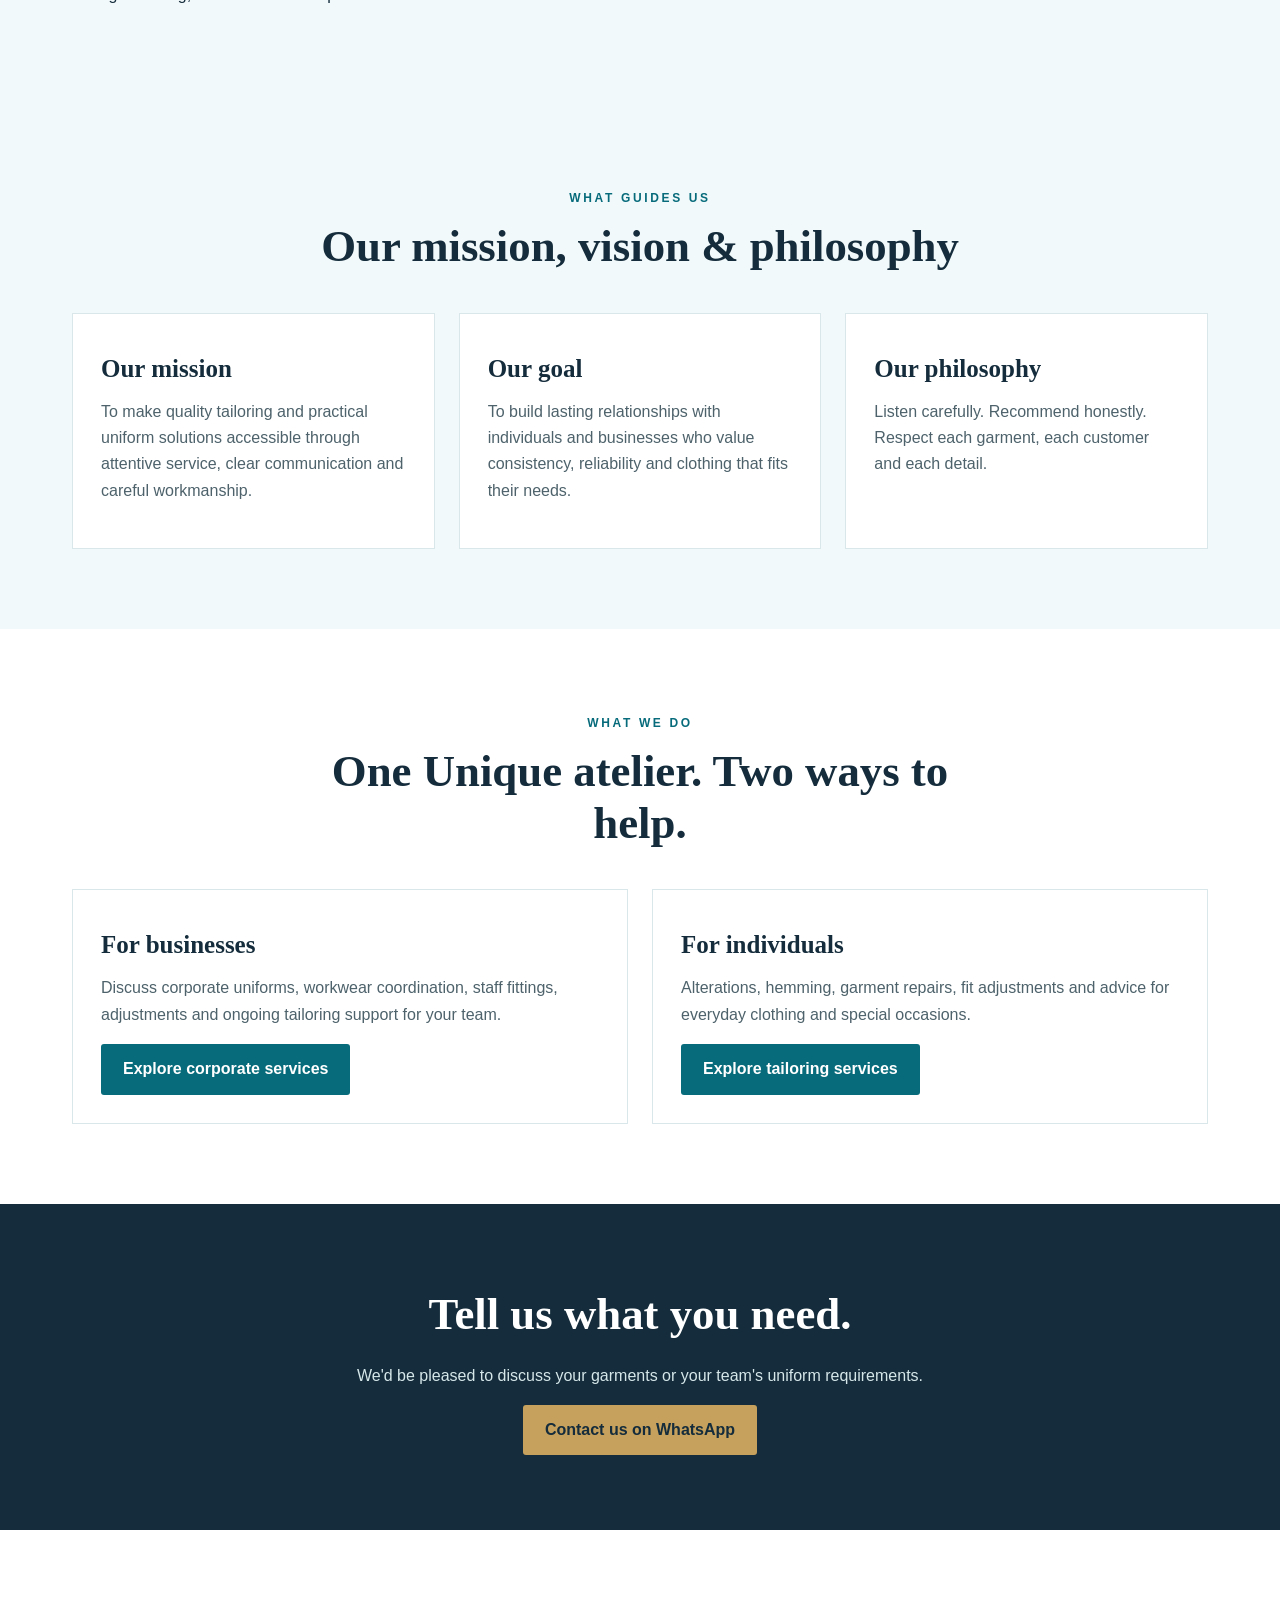
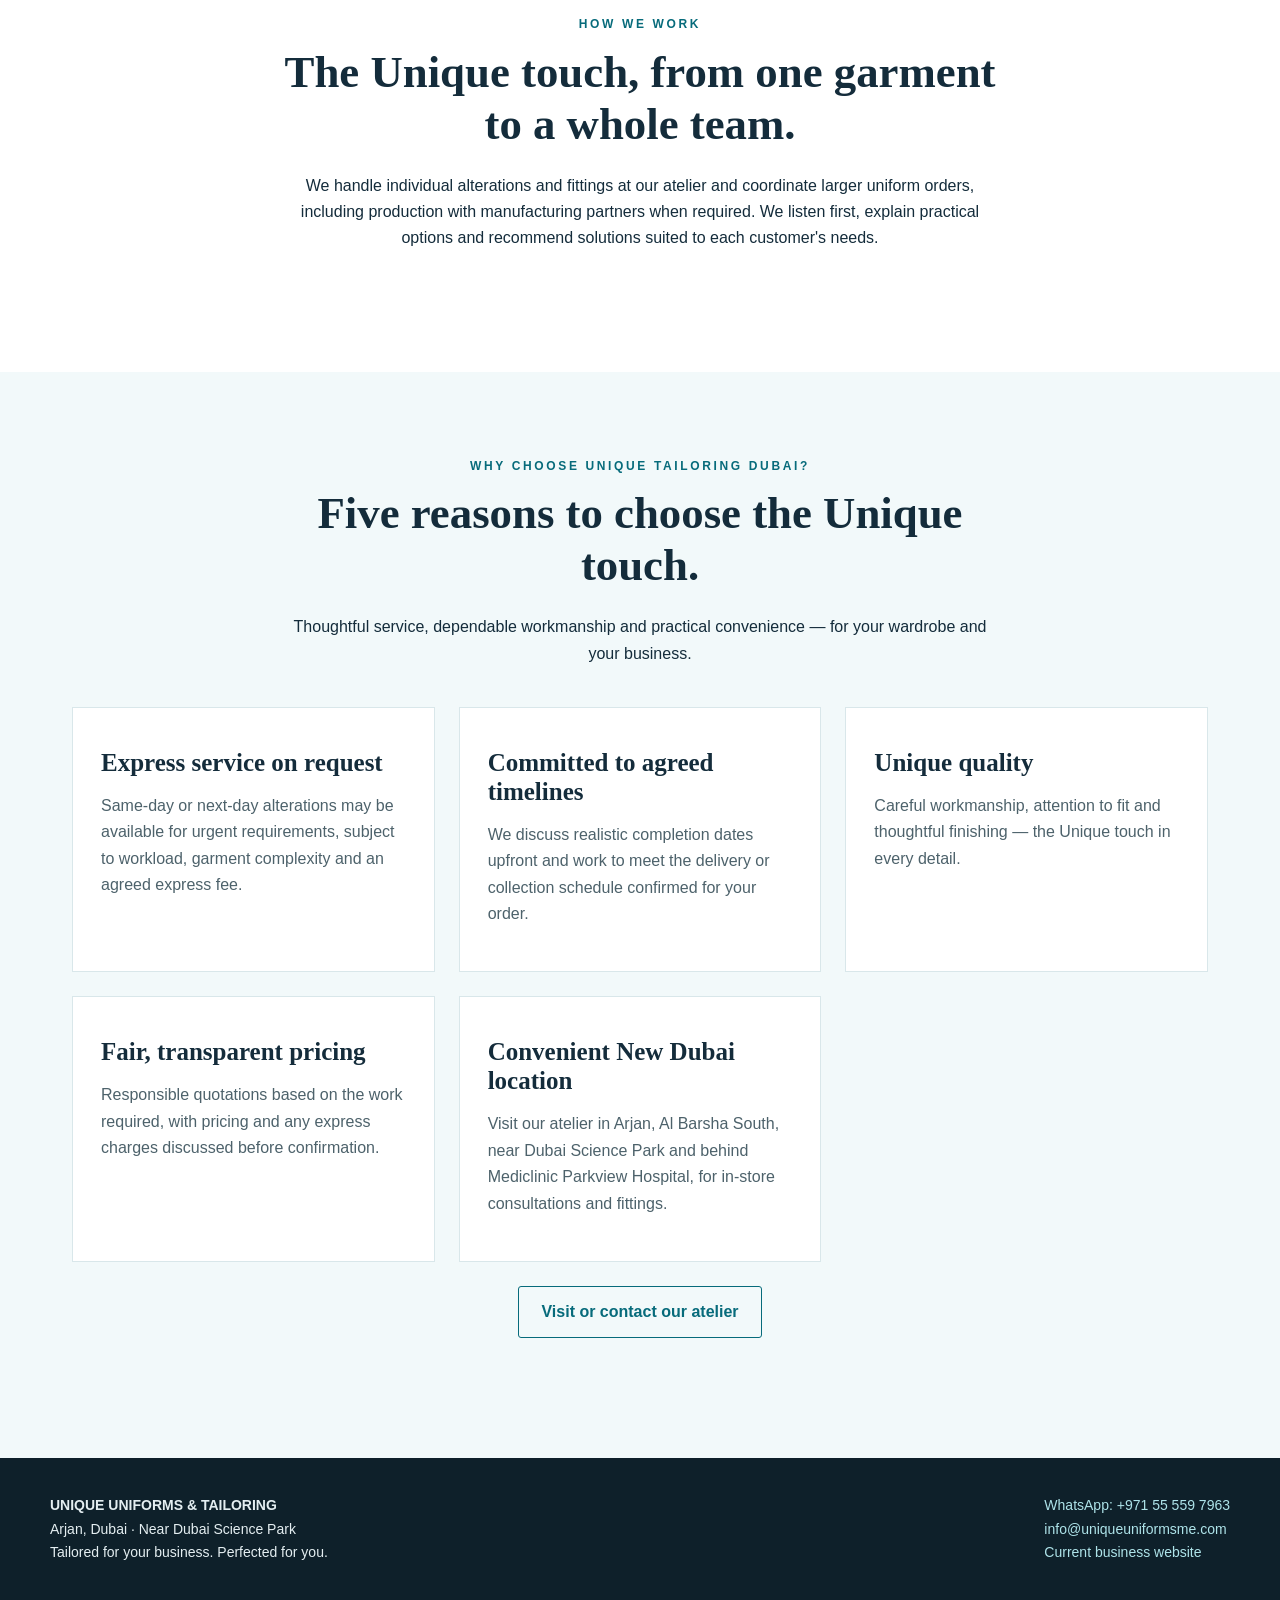
==== commit 1b2ca9d9: "Add founder story and remove duplicated why-choose-us section" ====
--- a/about.html
+++ b/about.html
@@ -1 +1 @@
-<!doctype html><html lang="en"><head><meta charset="utf-8"><meta name="viewport" content="width=device-width,initial-scale=1"><meta name="description" content="Learn about Unique Uniforms & Tailoring in Arjan, Dubai."><title>About Us | Unique Tailoring Dubai</title><link rel="stylesheet" href="style.css"><meta name="robots" content="noindex,nofollow"><meta property="og:type" content="website"><meta property="og:site_name" content="Unique Tailoring Dubai"><meta property="og:title" content="About Us | Unique Tailoring Dubai"><meta property="og:description" content="Learn about Unique Uniforms &amp; Tailoring in Arjan, Dubai."><meta property="og:url" content="https://uniqueuniformsdubai.github.io/Unique-Tailoring-Preview-/about.html"><meta property="og:image" content="https://uniqueuniformsdubai.github.io/Unique-Tailoring-Preview-/atelier-reception-wide.webp"><meta name="twitter:card" content="summary_large_image"><link rel="icon" type="image/webp" href="assets/unique-tailoring-logo.webp"></head><body><header><div class="nav"><a class="brand brand-with-logo" href="index.html"><img src="assets/unique-tailoring-logo.webp" alt="Unique Tailoring Dubai logo" width="76" height="76" loading="lazy"><span class="brand-copy"><span>UNIQUE <span style="color:#087f91">TAILORING</span></span><small>WE TAILOR YOUR BUSINESS, NOT JUST YOUR WARDROBE.</small></span></a><button class="mobile-menu-toggle" type="button" aria-label="Open navigation" aria-expanded="false" aria-controls="site-links" onclick="var n=document.getElementById('site-links');var o=n.classList.toggle('is-open');this.setAttribute('aria-expanded',String(o));this.setAttribute('aria-label',o?'Close navigation':'Open navigation')">☰ <span>Menu</span></button><nav class="links" id="site-links"><a href="index.html">Home</a><a href="about.html">About Us</a><a href="corporate.html">Corporate Uniforms</a><a href="tailoring.html">Tailoring & Alterations</a><a href="gallery.html">Gallery</a><a href="prices.html">Prices</a><a href="contact.html">Contact</a><a class="btn" href="https://wa.me/971555597963" target="_blank" rel="noopener">WhatsApp Us</a></nav></div></header><main><section class="interior-hero"><div class="wrap"><span class="eyebrow">About Unique Tailoring Dubai</span><h1>We tailor your business, not just your wardrobe.</h1><p class="lead">A neighbourhood tailoring atelier and a dependable partner for businesses — serving Dubai from Arjan, near Dubai Science Park.</p></div></section><section class="wrap split"><div><span class="eyebrow">Who we are</span><h2>The Unique approach: personal service, professional standards.</h2><p>Unique Uniforms & Tailoring brings together two complementary services: corporate uniforms and staff fitting solutions for businesses, and thoughtful alterations and tailoring for individuals.</p><p>We believe that the right fit makes a difference — in how a team represents its company and in how someone feels wearing their favourite clothes.</p></div><img src="assets/unique-tailoring-logo.webp" alt="Unique Tailoring Dubai brand emblem" class="about-logo" loading="lazy"></section><section class="soft"><div class="wrap"><div class="center"><span class="eyebrow">What guides us</span><h2>Our mission, vision & philosophy</h2></div><div class="cards"><article class="card"><div class="inside"><h3>Our mission</h3><p>To make quality tailoring and practical uniform solutions accessible through attentive service, clear communication and careful workmanship.</p></div></article><article class="card"><div class="inside"><h3>Our goal</h3><p>To build lasting relationships with individuals and businesses who value consistency, reliability and clothing that fits their needs.</p></div></article><article class="card"><div class="inside"><h3>Our philosophy</h3><p>Listen carefully. Recommend honestly. Respect each garment, each customer and each detail.</p></div></article></div></div></section><section class="wrap"><div class="center"><span class="eyebrow">What we do</span><h2>One Unique atelier. Two ways to help.</h2></div><div class="cards two"><article class="card"><div class="inside"><h3>For businesses</h3><p>Discuss corporate uniforms, workwear coordination, staff fittings, adjustments and ongoing tailoring support for your team.</p><a class="btn" href="corporate.html">Explore corporate services</a></div></article><article class="card"><div class="inside"><h3>For individuals</h3><p>Alterations, hemming, garment repairs, fit adjustments and advice for everyday clothing and special occasions.</p><a class="btn" href="tailoring.html">Explore tailoring services</a></div></article></div></section><section class="soft"><div class="wrap"><div class="center"><span class="eyebrow">Why choose us</span><h2>Service built around your needs.</h2></div><div class="cards"><article class="card"><div class="inside"><h3>Attention to fit</h3><p>We take time to understand the outcome you're looking for, whether it's one garment or an entire team.</p></div></article><article class="card"><div class="inside"><h3>Practical advice</h3><p>We discuss options, feasibility and timing before agreeing on the work.</p></div></article><article class="card"><div class="inside"><h3>Local convenience</h3><p>Based in Arjan, we serve nearby residents and Dubai businesses with accessible, personal communication.</p></div></article></div></div></section><section class="cta"><h2>Tell us what you need.</h2><p>We'd be pleased to discuss your garments or your team's uniform requirements.</p><a class="btn gold" href="https://wa.me/971555597963">Contact us on WhatsApp</a></section><section class="wrap"><div class="center"><span class="eyebrow">How we work</span><h2>The Unique touch, from one garment to a whole team.</h2><p>We handle individual alterations and fittings at our atelier and coordinate larger uniform orders, including production with manufacturing partners when required. We listen first, explain practical options and recommend solutions suited to each customer's needs.</p></div></section><section class="soft" id="why-choose-us"><div class="wrap"><div class="center"><span class="eyebrow">Why choose Unique Tailoring Dubai?</span><h2>Five reasons to choose the Unique touch.</h2><p>Thoughtful service, dependable workmanship and practical convenience — for your wardrobe and your business.</p></div><div class="cards"><article class="card"><div class="inside"><h3>Express service on request</h3><p>Same-day or next-day alterations may be available for urgent requirements, subject to workload, garment complexity and an agreed express fee.</p></div></article><article class="card"><div class="inside"><h3>Committed to agreed timelines</h3><p>We discuss realistic completion dates upfront and work to meet the delivery or collection schedule confirmed for your order.</p></div></article><article class="card"><div class="inside"><h3>Unique quality</h3><p>Careful workmanship, attention to fit and thoughtful finishing — the Unique touch in every detail.</p></div></article><article class="card"><div class="inside"><h3>Fair, transparent pricing</h3><p>Responsible quotations based on the work required, with pricing and any express charges discussed before confirmation.</p></div></article><article class="card"><div class="inside"><h3>Convenient New Dubai location</h3><p>Visit our atelier in Arjan, Al Barsha South, near Dubai Science Park and behind Mediclinic Parkview Hospital, for in-store consultations and fittings.</p></div></article></div><div class="center" style="margin-top:24px"><a class="btn outline" href="contact.html">Visit or contact our atelier</a></div></div></section></main><footer><div class="foot"><div><strong>UNIQUE UNIFORMS & TAILORING</strong><div>Arjan, Dubai · Near Dubai Science Park</div><div>Tailored for your business. Perfected for you.</div></div><div><a href="https://wa.me/971555597963">WhatsApp: +971 55 559 7963</a><div><a href="mailto:info@uniqueuniformsme.com">info@uniqueuniformsme.com</a></div><div><a href="https://uniqueuniformsme.com">Current business website</a></div></div></div></footer></body></html>+<!doctype html><html lang="en"><head><meta charset="utf-8"><meta name="viewport" content="width=device-width,initial-scale=1"><meta name="description" content="Learn about Unique Uniforms & Tailoring in Arjan, Dubai."><title>About Us | Unique Tailoring Dubai</title><link rel="stylesheet" href="style.css"><meta name="robots" content="noindex,nofollow"><meta property="og:type" content="website"><meta property="og:site_name" content="Unique Tailoring Dubai"><meta property="og:title" content="About Us | Unique Tailoring Dubai"><meta property="og:description" content="Learn about Unique Uniforms &amp; Tailoring in Arjan, Dubai."><meta property="og:url" content="https://uniqueuniformsdubai.github.io/Unique-Tailoring-Preview-/about.html"><meta property="og:image" content="https://uniqueuniformsdubai.github.io/Unique-Tailoring-Preview-/atelier-reception-wide.webp"><meta name="twitter:card" content="summary_large_image"><link rel="icon" type="image/webp" href="assets/unique-tailoring-logo.webp"></head><body><header><div class="nav"><a class="brand brand-with-logo" href="index.html"><img src="assets/unique-tailoring-logo.webp" alt="Unique Tailoring Dubai logo" width="76" height="76" loading="lazy"><span class="brand-copy"><span>UNIQUE <span style="color:#087f91">TAILORING</span></span><small>WE TAILOR YOUR BUSINESS, NOT JUST YOUR WARDROBE.</small></span></a><button class="mobile-menu-toggle" type="button" aria-label="Open navigation" aria-expanded="false" aria-controls="site-links" onclick="var n=document.getElementById('site-links');var o=n.classList.toggle('is-open');this.setAttribute('aria-expanded',String(o));this.setAttribute('aria-label',o?'Close navigation':'Open navigation')">☰ <span>Menu</span></button><nav class="links" id="site-links"><a href="index.html">Home</a><a href="about.html">About Us</a><a href="corporate.html">Corporate Uniforms</a><a href="tailoring.html">Tailoring & Alterations</a><a href="gallery.html">Gallery</a><a href="prices.html">Prices</a><a href="contact.html">Contact</a><a class="btn" href="https://wa.me/971555597963" target="_blank" rel="noopener">WhatsApp Us</a></nav></div></header><main><section class="interior-hero"><div class="wrap"><span class="eyebrow">About Unique Tailoring Dubai</span><h1>We tailor your business, not just your wardrobe.</h1><p class="lead">A neighbourhood tailoring atelier and a dependable partner for businesses — serving Dubai from Arjan, near Dubai Science Park.</p></div></section><section class="wrap split"><div><span class="eyebrow">Who we are</span><h2>The Unique approach: personal service, professional standards.</h2><p>Unique Uniforms & Tailoring brings together two complementary services: corporate uniforms and staff fitting solutions for businesses, and thoughtful alterations and tailoring for individuals.</p><p>We believe that the right fit makes a difference — in how a team represents its company and in how someone feels wearing their favourite clothes.</p></div><img src="assets/unique-tailoring-logo.webp" alt="Unique Tailoring Dubai brand emblem" class="about-logo" loading="lazy"></section><section class="soft" id="our-story"><div class="wrap"><div class="center"><span class="eyebrow">Established in Dubai in 2021</span><h2>Our story — born from a challenge, built with purpose.</h2></div><div class="story-content"><p>Unique Tailoring Dubai began in 2021, during the uncertainty of the COVID-19 period. After losing his finance management role at a leading regional business services company, our founder faced a defining decision at the end of two decades of employment.</p><p>He could return to his home country with his family, leaving behind their established life in Dubai, including the children’s schooling. Or he could take a risk, start something new and build a business of his own.</p><p><strong>He chose to build something Unique.</strong></p><p>That decision became Unique Tailoring Dubai: a new chapter shaped by resilience, responsibility and a commitment to serving individuals and businesses through tailoring, alterations and corporate uniform solutions.</p></div></div></section><section class="soft"><div class="wrap"><div class="center"><span class="eyebrow">What guides us</span><h2>Our mission, vision & philosophy</h2></div><div class="cards"><article class="card"><div class="inside"><h3>Our mission</h3><p>To make quality tailoring and practical uniform solutions accessible through attentive service, clear communication and careful workmanship.</p></div></article><article class="card"><div class="inside"><h3>Our goal</h3><p>To build lasting relationships with individuals and businesses who value consistency, reliability and clothing that fits their needs.</p></div></article><article class="card"><div class="inside"><h3>Our philosophy</h3><p>Listen carefully. Recommend honestly. Respect each garment, each customer and each detail.</p></div></article></div></div></section><section class="wrap"><div class="center"><span class="eyebrow">What we do</span><h2>One Unique atelier. Two ways to help.</h2></div><div class="cards two"><article class="card"><div class="inside"><h3>For businesses</h3><p>Discuss corporate uniforms, workwear coordination, staff fittings, adjustments and ongoing tailoring support for your team.</p><a class="btn" href="corporate.html">Explore corporate services</a></div></article><article class="card"><div class="inside"><h3>For individuals</h3><p>Alterations, hemming, garment repairs, fit adjustments and advice for everyday clothing and special occasions.</p><a class="btn" href="tailoring.html">Explore tailoring services</a></div></article></div></section><section class="cta"><h2>Tell us what you need.</h2><p>We'd be pleased to discuss your garments or your team's uniform requirements.</p><a class="btn gold" href="https://wa.me/971555597963">Contact us on WhatsApp</a></section><section class="wrap"><div class="center"><span class="eyebrow">How we work</span><h2>The Unique touch, from one garment to a whole team.</h2><p>We handle individual alterations and fittings at our atelier and coordinate larger uniform orders, including production with manufacturing partners when required. We listen first, explain practical options and recommend solutions suited to each customer's needs.</p></div></section><section class="soft" id="why-choose-us"><div class="wrap"><div class="center"><span class="eyebrow">Why choose Unique Tailoring Dubai?</span><h2>Five reasons to choose the Unique touch.</h2><p>Thoughtful service, dependable workmanship and practical convenience — for your wardrobe and your business.</p></div><div class="cards"><article class="card"><div class="inside"><h3>Express service on request</h3><p>Same-day or next-day alterations may be available for urgent requirements, subject to workload, garment complexity and an agreed express fee.</p></div></article><article class="card"><div class="inside"><h3>Committed to agreed timelines</h3><p>We discuss realistic completion dates upfront and work to meet the delivery or collection schedule confirmed for your order.</p></div></article><article class="card"><div class="inside"><h3>Unique quality</h3><p>Careful workmanship, attention to fit and thoughtful finishing — the Unique touch in every detail.</p></div></article><article class="card"><div class="inside"><h3>Fair, transparent pricing</h3><p>Responsible quotations based on the work required, with pricing and any express charges discussed before confirmation.</p></div></article><article class="card"><div class="inside"><h3>Convenient New Dubai location</h3><p>Visit our atelier in Arjan, Al Barsha South, near Dubai Science Park and behind Mediclinic Parkview Hospital, for in-store consultations and fittings.</p></div></article></div><div class="center" style="margin-top:24px"><a class="btn outline" href="contact.html">Visit or contact our atelier</a></div></div></section></main><footer><div class="foot"><div><strong>UNIQUE UNIFORMS & TAILORING</strong><div>Arjan, Dubai · Near Dubai Science Park</div><div>Tailored for your business. Perfected for you.</div></div><div><a href="https://wa.me/971555597963">WhatsApp: +971 55 559 7963</a><div><a href="mailto:info@uniqueuniformsme.com">info@uniqueuniformsme.com</a></div><div><a href="https://uniqueuniformsme.com">Current business website</a></div></div></div></footer></body></html>
--- a/style.css
+++ b/style.css
@@ -10,9 +10,17 @@
 .price-groups{display:grid;grid-template-columns:repeat(2,minmax(0,1fr));gap:26px}.price-group{border:1px solid #d9e7ea;background:white;padding:25px}.price-group h3{font-size:24px;border-bottom:2px solid #eaf7fa;padding-bottom:14px}.price-entry{display:flex;justify-content:space-between;gap:16px;padding:12px 0;border-bottom:1px solid #e9eff1;align-items:start}.price-entry:last-child{border:0}.price-entry strong{font-size:14px}.price-entry p{font-size:12px;color:#58707b;margin:2px 0 0}.price-entry>span{white-space:nowrap;font-weight:700;color:#087f91;font-size:14px}@media(max-width:760px){.price-groups{grid-template-columns:1fr}.price-group{padding:19px}}
 
 /* Recognizable platform-brand social icons and touch-friendly profile links */
-.social-icons{gap:12px}.social-link{border-radius:10px;padding:10px 14px;min-height:46px;transition:transform .15s ease,box-shadow .15s ease}.social-link:hover,.social-link:focus-visible{transform:translateY(-2px);box-shadow:0 5px 15px #142c3b20}.social-link img{width:22px;height:22px;flex-shrink:0}.social-link[href*="instagram.com"]{background:linear-gradient(120deg,#833ab4,#c13584,#e1306c,#f77737);color:#fff;border-color:transparent}.social-link[href*="facebook.com"]{background:#1877f2;color:#fff;border-color:#1877f2}.social-link[href*="tiktok.com"]{background:#101010;color:#fff;border-color:#101010}.social-link[href*="youtube.com"]{background:#ff0033;color:#fff;border-color:#ff0033}.social-link[href*="linkedin.com"]{background:#0a66c2;color:#fff;border-color:#0a66c2}.social-link[href*="g.co"]{background:#fff;color:#202124;border-color:#dadce0}.social-link:not([href*="g.co"]) img{filter:brightness(0) invert(1)}
+.social-icons{gap:12px}.social-link{border-radius:10px;padding:10px 14px;min-height:46px;transition:transform .15s ease,box-shadow .15s ease}.social-link:hover,.social-link:focus-visible{transform:translateY(-2px);box-shadow:0 5px 15px #142c3b20}.social-link img{width:22px;height:22px;flex-shrink:0}.social-link[href*="instagram.com"]{background:linear-gradient(120deg,#833ab4,#c13584,#e1306c,#f77737);color:#fff;border-color:transparent}.social-link[href*="facebook.com"]{background:#1877f2;color:#fff;border-color:#1877f2}.social-link[href*="tiktok.com"]{background:#101010;color:#fff;border-color:#101010}.social-link[href*="youtube.com"]{background:#ff0033;color:#fff;border-color:#ff0033}.social-link[href*="linkedin.com"]{background:#0a66c2;color:#fff;border-color:#0a66c2}.social-link[href*="g.co"],.social-link[href*="maps.app.goo.gl"]{background:#fff;color:#202124;border-color:#dadce0}.social-link:not([href*="g.co"]):not([href*="maps.app.goo.gl"]) img{filter:brightness(0) invert(1)}
 
 /* Responsive accessible navigation */
 .mobile-menu-toggle{display:none;align-items:center;gap:8px;border:1px solid #bcd7dc;background:white;color:var(--navy);border-radius:7px;font-size:16px;font-weight:700;padding:9px 13px;cursor:pointer}
 @media(max-width:760px){.nav{flex-direction:row;flex-wrap:wrap;align-items:center;justify-content:space-between;padding:10px 16px}.brand-with-logo{max-width:calc(100% - 110px)}.brand-with-logo img{width:48px;height:48px}.brand-copy>span{font-size:14px}.brand-copy small{font-size:8px;letter-spacing:0;max-width:210px}.mobile-menu-toggle{display:inline-flex}.links{display:none;width:100%;flex-direction:column;align-items:stretch;gap:0;padding:8px 0 12px;border-top:1px solid #e5eff1}.links.is-open{display:flex}.links>a{display:block;padding:12px 8px;font-size:15px;border-bottom:1px solid #edf2f3}.links>a.btn{text-align:center;margin-top:8px}.hero .copy{padding:45px 22px}.hero img{min-height:280px}.wrap{padding-top:48px;padding-bottom:48px}.photo-grid{grid-template-columns:repeat(2,minmax(0,1fr));gap:10px}.photo-item figcaption{font-size:12px;padding:8px}.social-link{min-height:46px}}
 @media(max-width:370px){.brand-copy small{display:none}.photo-grid{grid-template-columns:1fr}}
+
+/* Readability and accessible contrast refinements */
+:root{--teal:#076b7b;--muted:#4d626b}
+.eyebrow{color:#076b7b}.photo-item figcaption{font-size:14px}.review-date{color:#4d626b;font-size:13px}
+@media(max-width:760px){.brand-copy small{font-size:10px;line-height:1.3;letter-spacing:0}.photo-item figcaption{font-size:13px}.eyebrow{font-size:13px}.review-date{font-size:13px}}
+
+/* In-page gallery lightbox, with native Escape-to-close and focus management */
+.gallery-lightbox{width:min(94vw,1080px);max-width:1080px;max-height:94vh;border:0;border-radius:12px;padding:12px;background:#fff;color:#142c3b;box-shadow:0 20px 70px #0005}.gallery-lightbox::backdrop{background:#071821dd}.lightbox-toolbar{display:flex;align-items:center;justify-content:space-between;gap:18px;padding:4px 4px 12px}.lightbox-caption{font-size:15px;font-weight:600}.lightbox-close{border:0;background:#eaf7fa;color:#142c3b;border-radius:50%;width:42px;height:42px;font-size:29px;line-height:1;cursor:pointer;flex-shrink:0}.lightbox-close:focus-visible{outline:3px solid #076b7b;outline-offset:2px}.lightbox-image{display:block;max-width:100%;width:auto;max-height:calc(94vh - 90px);object-fit:contain;margin:auto}
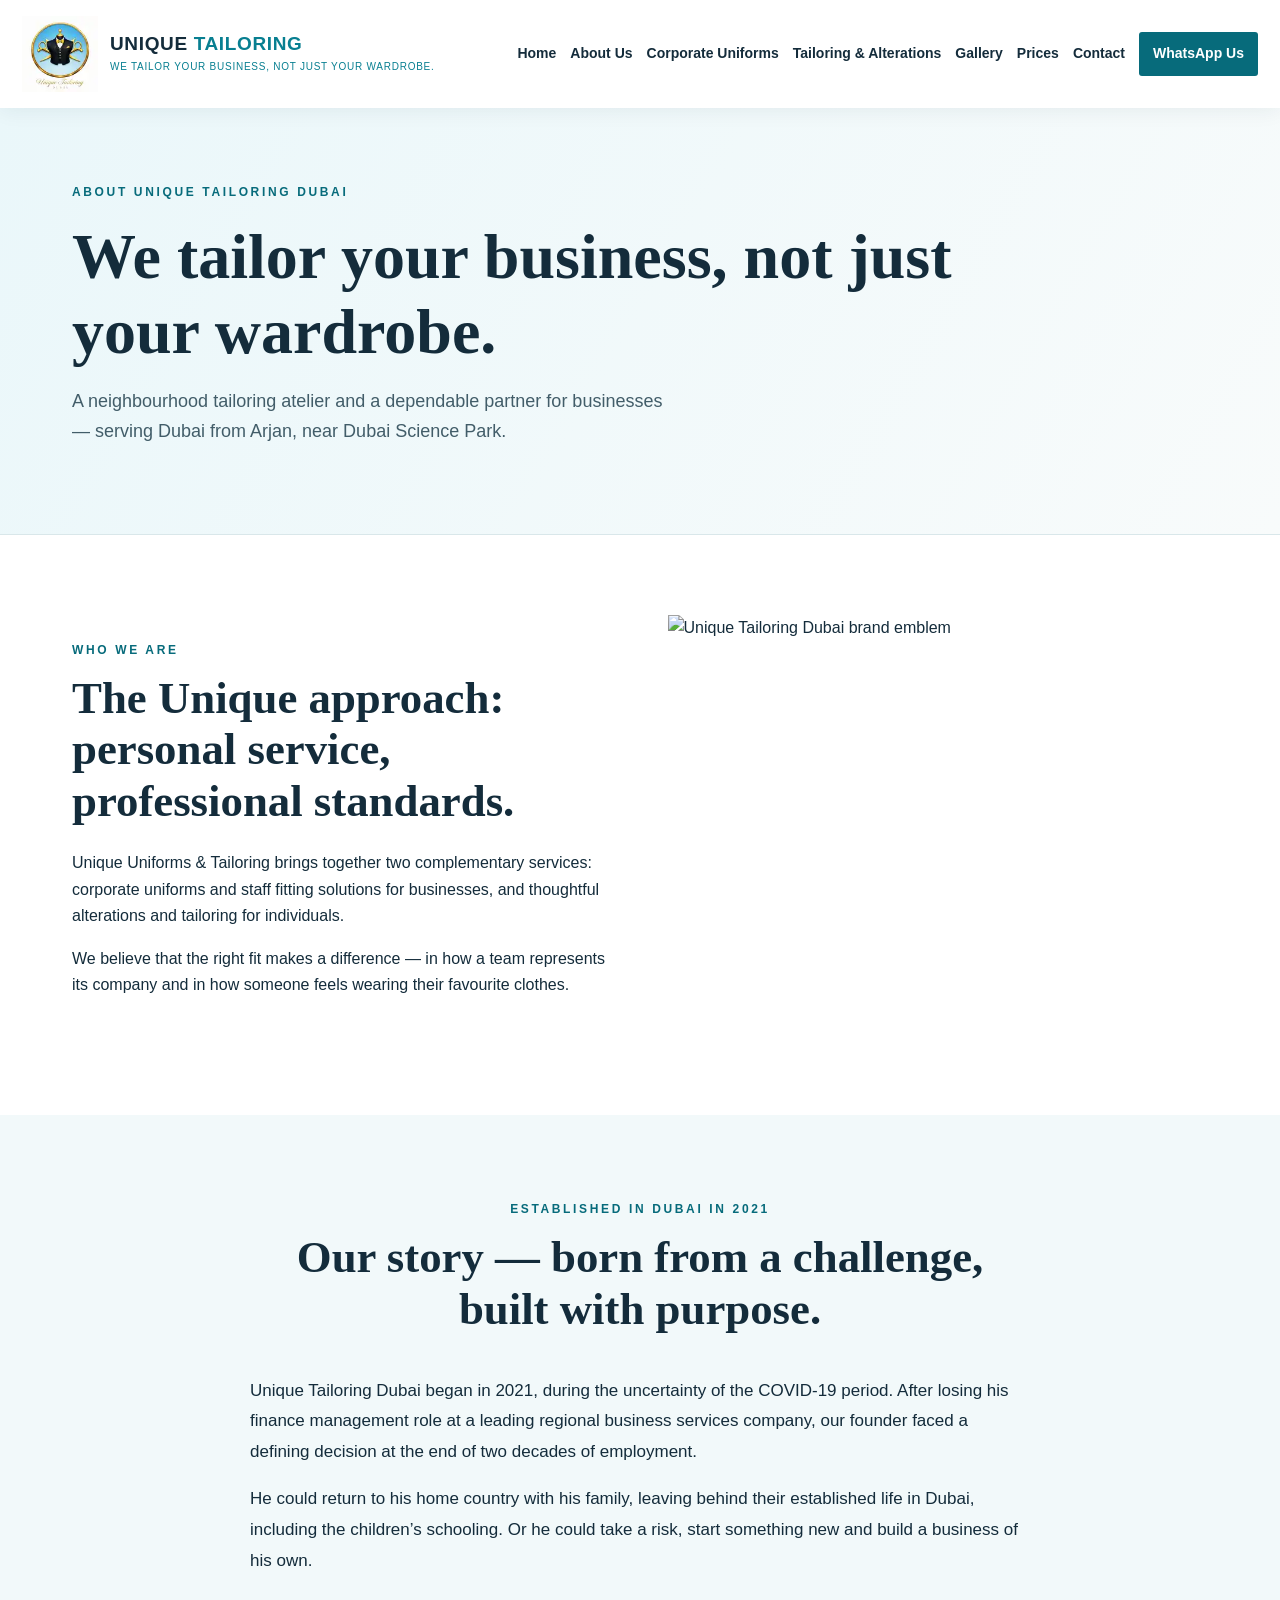
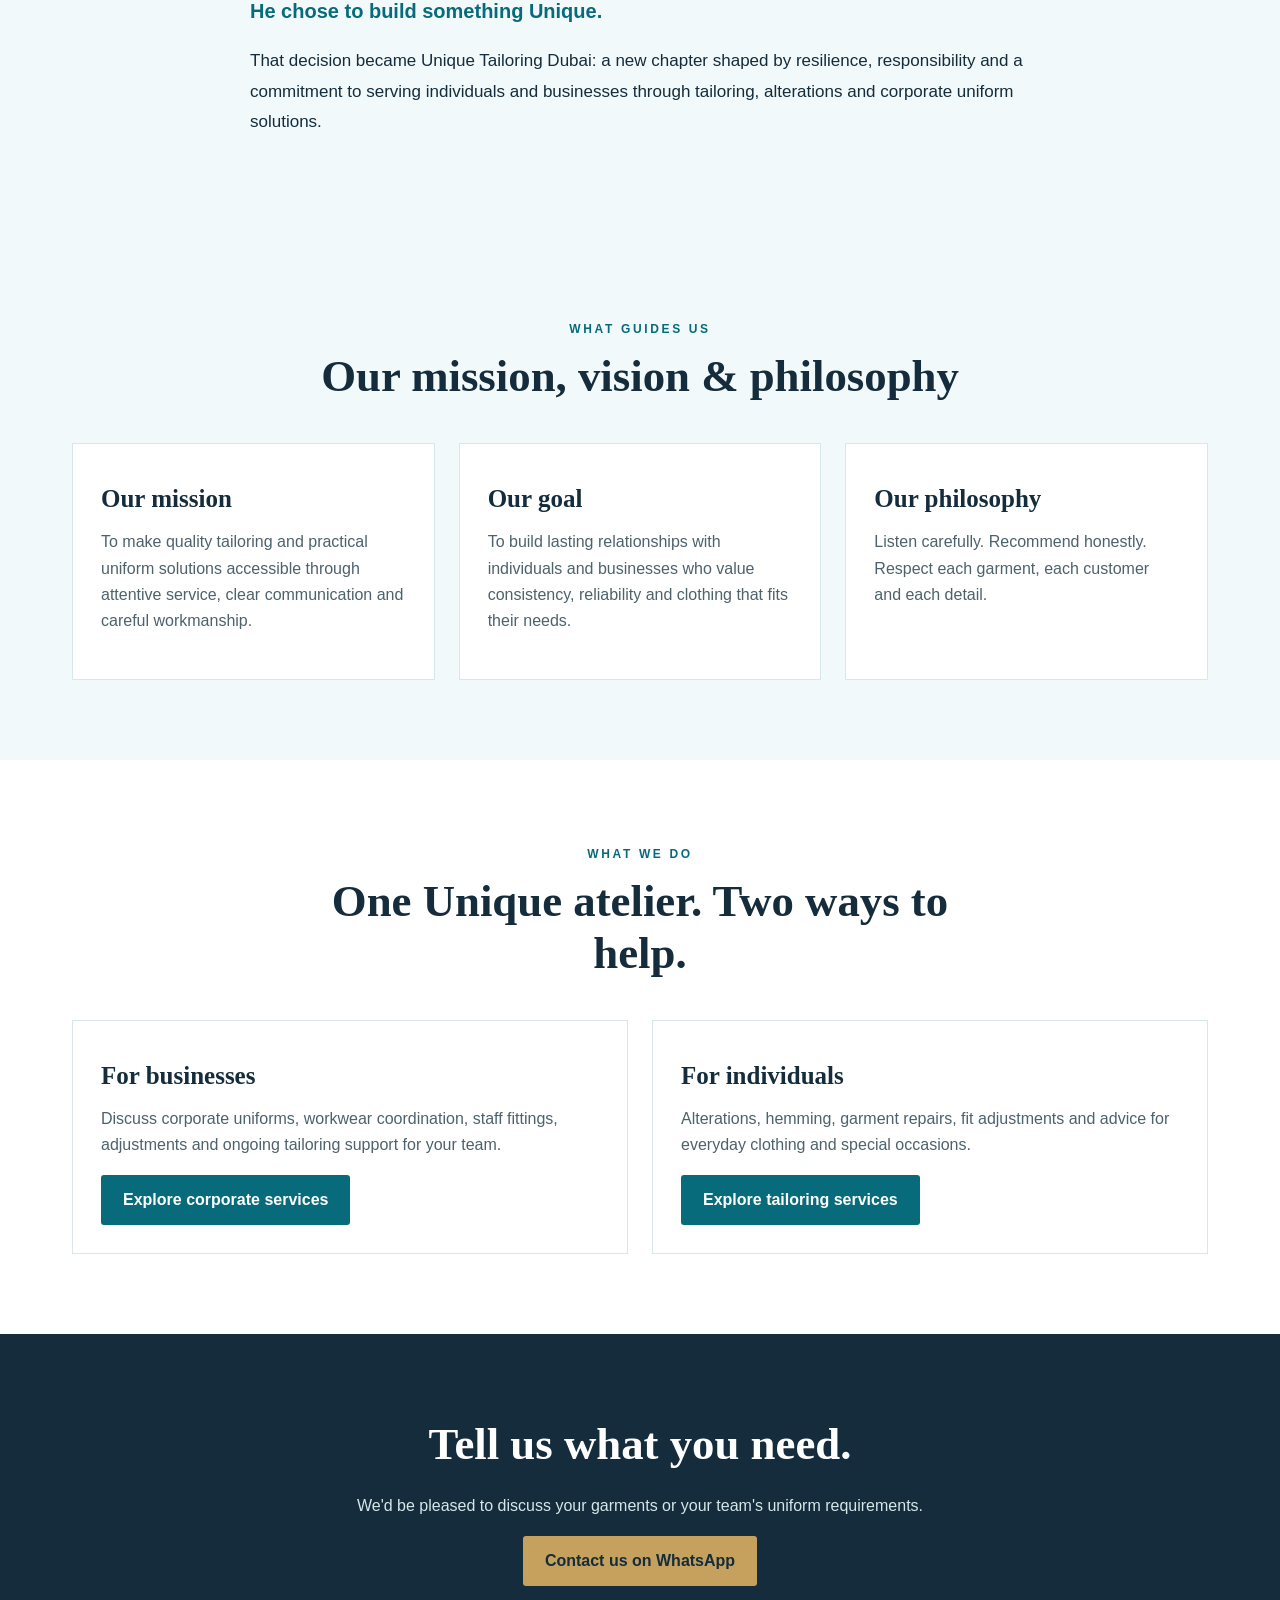
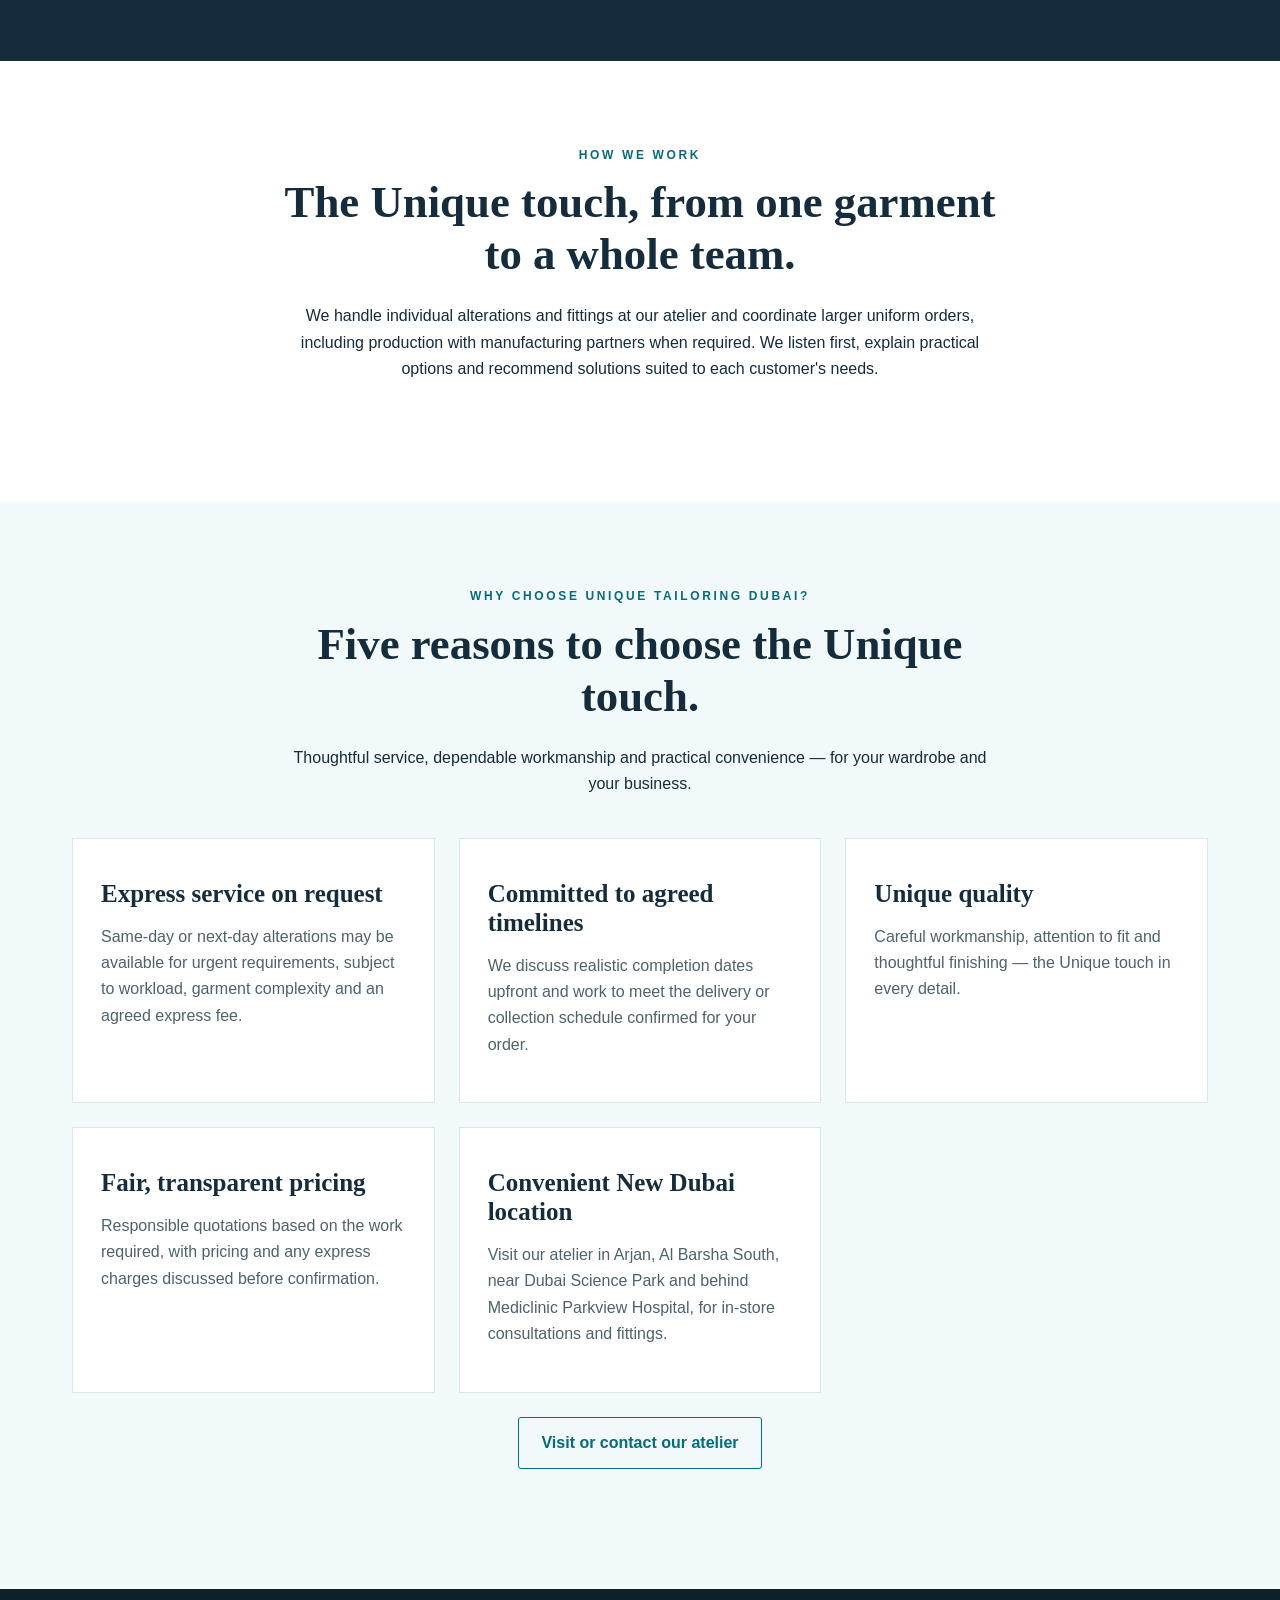
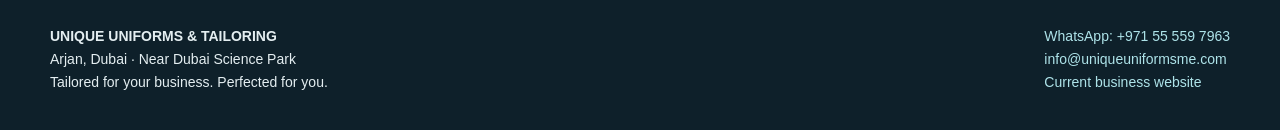
==== commit 7a3a54ed: "Improve About page logo sharpness using original larger emblem artwork" ====
--- a/about.html
+++ b/about.html
@@ -1 +1 @@
-<!doctype html><html lang="en"><head><meta charset="utf-8"><meta name="viewport" content="width=device-width,initial-scale=1"><meta name="description" content="Learn about Unique Uniforms & Tailoring in Arjan, Dubai."><title>About Us | Unique Tailoring Dubai</title><link rel="stylesheet" href="style.css"><meta name="robots" content="noindex,nofollow"><meta property="og:type" content="website"><meta property="og:site_name" content="Unique Tailoring Dubai"><meta property="og:title" content="About Us | Unique Tailoring Dubai"><meta property="og:description" content="Learn about Unique Uniforms &amp; Tailoring in Arjan, Dubai."><meta property="og:url" content="https://uniqueuniformsdubai.github.io/Unique-Tailoring-Preview-/about.html"><meta property="og:image" content="https://uniqueuniformsdubai.github.io/Unique-Tailoring-Preview-/atelier-reception-wide.webp"><meta name="twitter:card" content="summary_large_image"><link rel="icon" type="image/webp" href="assets/unique-tailoring-logo.webp"></head><body><header><div class="nav"><a class="brand brand-with-logo" href="index.html"><img src="assets/unique-tailoring-logo.webp" alt="Unique Tailoring Dubai logo" width="76" height="76" loading="lazy"><span class="brand-copy"><span>UNIQUE <span style="color:#087f91">TAILORING</span></span><small>WE TAILOR YOUR BUSINESS, NOT JUST YOUR WARDROBE.</small></span></a><button class="mobile-menu-toggle" type="button" aria-label="Open navigation" aria-expanded="false" aria-controls="site-links" onclick="var n=document.getElementById('site-links');var o=n.classList.toggle('is-open');this.setAttribute('aria-expanded',String(o));this.setAttribute('aria-label',o?'Close navigation':'Open navigation')">☰ <span>Menu</span></button><nav class="links" id="site-links"><a href="index.html">Home</a><a href="about.html">About Us</a><a href="corporate.html">Corporate Uniforms</a><a href="tailoring.html">Tailoring & Alterations</a><a href="gallery.html">Gallery</a><a href="prices.html">Prices</a><a href="contact.html">Contact</a><a class="btn" href="https://wa.me/971555597963" target="_blank" rel="noopener">WhatsApp Us</a></nav></div></header><main><section class="interior-hero"><div class="wrap"><span class="eyebrow">About Unique Tailoring Dubai</span><h1>We tailor your business, not just your wardrobe.</h1><p class="lead">A neighbourhood tailoring atelier and a dependable partner for businesses — serving Dubai from Arjan, near Dubai Science Park.</p></div></section><section class="wrap split"><div><span class="eyebrow">Who we are</span><h2>The Unique approach: personal service, professional standards.</h2><p>Unique Uniforms & Tailoring brings together two complementary services: corporate uniforms and staff fitting solutions for businesses, and thoughtful alterations and tailoring for individuals.</p><p>We believe that the right fit makes a difference — in how a team represents its company and in how someone feels wearing their favourite clothes.</p></div><img src="assets/unique-tailoring-logo.webp" alt="Unique Tailoring Dubai brand emblem" class="about-logo" loading="lazy"></section><section class="soft" id="our-story"><div class="wrap"><div class="center"><span class="eyebrow">Established in Dubai in 2021</span><h2>Our story — born from a challenge, built with purpose.</h2></div><div class="story-content"><p>Unique Tailoring Dubai began in 2021, during the uncertainty of the COVID-19 period. After losing his finance management role at a leading regional business services company, our founder faced a defining decision at the end of two decades of employment.</p><p>He could return to his home country with his family, leaving behind their established life in Dubai, including the children’s schooling. Or he could take a risk, start something new and build a business of his own.</p><p><strong>He chose to build something Unique.</strong></p><p>That decision became Unique Tailoring Dubai: a new chapter shaped by resilience, responsibility and a commitment to serving individuals and businesses through tailoring, alterations and corporate uniform solutions.</p></div></div></section><section class="soft"><div class="wrap"><div class="center"><span class="eyebrow">What guides us</span><h2>Our mission, vision & philosophy</h2></div><div class="cards"><article class="card"><div class="inside"><h3>Our mission</h3><p>To make quality tailoring and practical uniform solutions accessible through attentive service, clear communication and careful workmanship.</p></div></article><article class="card"><div class="inside"><h3>Our goal</h3><p>To build lasting relationships with individuals and businesses who value consistency, reliability and clothing that fits their needs.</p></div></article><article class="card"><div class="inside"><h3>Our philosophy</h3><p>Listen carefully. Recommend honestly. Respect each garment, each customer and each detail.</p></div></article></div></div></section><section class="wrap"><div class="center"><span class="eyebrow">What we do</span><h2>One Unique atelier. Two ways to help.</h2></div><div class="cards two"><article class="card"><div class="inside"><h3>For businesses</h3><p>Discuss corporate uniforms, workwear coordination, staff fittings, adjustments and ongoing tailoring support for your team.</p><a class="btn" href="corporate.html">Explore corporate services</a></div></article><article class="card"><div class="inside"><h3>For individuals</h3><p>Alterations, hemming, garment repairs, fit adjustments and advice for everyday clothing and special occasions.</p><a class="btn" href="tailoring.html">Explore tailoring services</a></div></article></div></section><section class="cta"><h2>Tell us what you need.</h2><p>We'd be pleased to discuss your garments or your team's uniform requirements.</p><a class="btn gold" href="https://wa.me/971555597963">Contact us on WhatsApp</a></section><section class="wrap"><div class="center"><span class="eyebrow">How we work</span><h2>The Unique touch, from one garment to a whole team.</h2><p>We handle individual alterations and fittings at our atelier and coordinate larger uniform orders, including production with manufacturing partners when required. We listen first, explain practical options and recommend solutions suited to each customer's needs.</p></div></section><section class="soft" id="why-choose-us"><div class="wrap"><div class="center"><span class="eyebrow">Why choose Unique Tailoring Dubai?</span><h2>Five reasons to choose the Unique touch.</h2><p>Thoughtful service, dependable workmanship and practical convenience — for your wardrobe and your business.</p></div><div class="cards"><article class="card"><div class="inside"><h3>Express service on request</h3><p>Same-day or next-day alterations may be available for urgent requirements, subject to workload, garment complexity and an agreed express fee.</p></div></article><article class="card"><div class="inside"><h3>Committed to agreed timelines</h3><p>We discuss realistic completion dates upfront and work to meet the delivery or collection schedule confirmed for your order.</p></div></article><article class="card"><div class="inside"><h3>Unique quality</h3><p>Careful workmanship, attention to fit and thoughtful finishing — the Unique touch in every detail.</p></div></article><article class="card"><div class="inside"><h3>Fair, transparent pricing</h3><p>Responsible quotations based on the work required, with pricing and any express charges discussed before confirmation.</p></div></article><article class="card"><div class="inside"><h3>Convenient New Dubai location</h3><p>Visit our atelier in Arjan, Al Barsha South, near Dubai Science Park and behind Mediclinic Parkview Hospital, for in-store consultations and fittings.</p></div></article></div><div class="center" style="margin-top:24px"><a class="btn outline" href="contact.html">Visit or contact our atelier</a></div></div></section></main><footer><div class="foot"><div><strong>UNIQUE UNIFORMS & TAILORING</strong><div>Arjan, Dubai · Near Dubai Science Park</div><div>Tailored for your business. Perfected for you.</div></div><div><a href="https://wa.me/971555597963">WhatsApp: +971 55 559 7963</a><div><a href="mailto:info@uniqueuniformsme.com">info@uniqueuniformsme.com</a></div><div><a href="https://uniqueuniformsme.com">Current business website</a></div></div></div></footer></body></html>+<!doctype html><html lang="en"><head><meta charset="utf-8"><meta name="viewport" content="width=device-width,initial-scale=1"><meta name="description" content="Learn about Unique Uniforms & Tailoring in Arjan, Dubai."><title>About Us | Unique Tailoring Dubai</title><link rel="stylesheet" href="style.css"><meta name="robots" content="noindex,nofollow"><meta property="og:type" content="website"><meta property="og:site_name" content="Unique Tailoring Dubai"><meta property="og:title" content="About Us | Unique Tailoring Dubai"><meta property="og:description" content="Learn about Unique Uniforms &amp; Tailoring in Arjan, Dubai."><meta property="og:url" content="https://uniqueuniformsdubai.github.io/Unique-Tailoring-Preview-/about.html"><meta property="og:image" content="https://uniqueuniformsdubai.github.io/Unique-Tailoring-Preview-/atelier-reception-wide.webp"><meta name="twitter:card" content="summary_large_image"><link rel="icon" type="image/webp" href="assets/unique-tailoring-logo.webp"></head><body><header><div class="nav"><a class="brand brand-with-logo" href="index.html"><img src="assets/unique-tailoring-logo.webp" alt="Unique Tailoring Dubai logo" width="76" height="76" loading="lazy"><span class="brand-copy"><span>UNIQUE <span style="color:#087f91">TAILORING</span></span><small>WE TAILOR YOUR BUSINESS, NOT JUST YOUR WARDROBE.</small></span></a><button class="mobile-menu-toggle" type="button" aria-label="Open navigation" aria-expanded="false" aria-controls="site-links" onclick="var n=document.getElementById('site-links');var o=n.classList.toggle('is-open');this.setAttribute('aria-expanded',String(o));this.setAttribute('aria-label',o?'Close navigation':'Open navigation')">☰ <span>Menu</span></button><nav class="links" id="site-links"><a href="index.html">Home</a><a href="about.html">About Us</a><a href="corporate.html">Corporate Uniforms</a><a href="tailoring.html">Tailoring & Alterations</a><a href="gallery.html">Gallery</a><a href="prices.html">Prices</a><a href="contact.html">Contact</a><a class="btn" href="https://wa.me/971555597963" target="_blank" rel="noopener">WhatsApp Us</a></nav></div></header><main><section class="interior-hero"><div class="wrap"><span class="eyebrow">About Unique Tailoring Dubai</span><h1>We tailor your business, not just your wardrobe.</h1><p class="lead">A neighbourhood tailoring atelier and a dependable partner for businesses — serving Dubai from Arjan, near Dubai Science Park.</p></div></section><section class="wrap split"><div><span class="eyebrow">Who we are</span><h2>The Unique approach: personal service, professional standards.</h2><p>Unique Uniforms & Tailoring brings together two complementary services: corporate uniforms and staff fitting solutions for businesses, and thoughtful alterations and tailoring for individuals.</p><p>We believe that the right fit makes a difference — in how a team represents its company and in how someone feels wearing their favourite clothes.</p></div><img src="https://raw.githubusercontent.com/belalabdelaziz27-svg/unique-uniforms-website/main/images/logo-emblem.png" alt="Unique Tailoring Dubai brand emblem" class="about-logo" loading="eager" decoding="async"></section><section class="soft" id="our-story"><div class="wrap"><div class="center"><span class="eyebrow">Established in Dubai in 2021</span><h2>Our story — born from a challenge, built with purpose.</h2></div><div class="story-content"><p>Unique Tailoring Dubai began in 2021, during the uncertainty of the COVID-19 period. After losing his finance management role at a leading regional business services company, our founder faced a defining decision at the end of two decades of employment.</p><p>He could return to his home country with his family, leaving behind their established life in Dubai, including the children’s schooling. Or he could take a risk, start something new and build a business of his own.</p><p><strong>He chose to build something Unique.</strong></p><p>That decision became Unique Tailoring Dubai: a new chapter shaped by resilience, responsibility and a commitment to serving individuals and businesses through tailoring, alterations and corporate uniform solutions.</p></div></div></section><section class="soft"><div class="wrap"><div class="center"><span class="eyebrow">What guides us</span><h2>Our mission, vision & philosophy</h2></div><div class="cards"><article class="card"><div class="inside"><h3>Our mission</h3><p>To make quality tailoring and practical uniform solutions accessible through attentive service, clear communication and careful workmanship.</p></div></article><article class="card"><div class="inside"><h3>Our goal</h3><p>To build lasting relationships with individuals and businesses who value consistency, reliability and clothing that fits their needs.</p></div></article><article class="card"><div class="inside"><h3>Our philosophy</h3><p>Listen carefully. Recommend honestly. Respect each garment, each customer and each detail.</p></div></article></div></div></section><section class="wrap"><div class="center"><span class="eyebrow">What we do</span><h2>One Unique atelier. Two ways to help.</h2></div><div class="cards two"><article class="card"><div class="inside"><h3>For businesses</h3><p>Discuss corporate uniforms, workwear coordination, staff fittings, adjustments and ongoing tailoring support for your team.</p><a class="btn" href="corporate.html">Explore corporate services</a></div></article><article class="card"><div class="inside"><h3>For individuals</h3><p>Alterations, hemming, garment repairs, fit adjustments and advice for everyday clothing and special occasions.</p><a class="btn" href="tailoring.html">Explore tailoring services</a></div></article></div></section><section class="cta"><h2>Tell us what you need.</h2><p>We'd be pleased to discuss your garments or your team's uniform requirements.</p><a class="btn gold" href="https://wa.me/971555597963">Contact us on WhatsApp</a></section><section class="wrap"><div class="center"><span class="eyebrow">How we work</span><h2>The Unique touch, from one garment to a whole team.</h2><p>We handle individual alterations and fittings at our atelier and coordinate larger uniform orders, including production with manufacturing partners when required. We listen first, explain practical options and recommend solutions suited to each customer's needs.</p></div></section><section class="soft" id="why-choose-us"><div class="wrap"><div class="center"><span class="eyebrow">Why choose Unique Tailoring Dubai?</span><h2>Five reasons to choose the Unique touch.</h2><p>Thoughtful service, dependable workmanship and practical convenience — for your wardrobe and your business.</p></div><div class="cards"><article class="card"><div class="inside"><h3>Express service on request</h3><p>Same-day or next-day alterations may be available for urgent requirements, subject to workload, garment complexity and an agreed express fee.</p></div></article><article class="card"><div class="inside"><h3>Committed to agreed timelines</h3><p>We discuss realistic completion dates upfront and work to meet the delivery or collection schedule confirmed for your order.</p></div></article><article class="card"><div class="inside"><h3>Unique quality</h3><p>Careful workmanship, attention to fit and thoughtful finishing — the Unique touch in every detail.</p></div></article><article class="card"><div class="inside"><h3>Fair, transparent pricing</h3><p>Responsible quotations based on the work required, with pricing and any express charges discussed before confirmation.</p></div></article><article class="card"><div class="inside"><h3>Convenient New Dubai location</h3><p>Visit our atelier in Arjan, Al Barsha South, near Dubai Science Park and behind Mediclinic Parkview Hospital, for in-store consultations and fittings.</p></div></article></div><div class="center" style="margin-top:24px"><a class="btn outline" href="contact.html">Visit or contact our atelier</a></div></div></section></main><footer><div class="foot"><div><strong>UNIQUE UNIFORMS & TAILORING</strong><div>Arjan, Dubai · Near Dubai Science Park</div><div>Tailored for your business. Perfected for you.</div></div><div><a href="https://wa.me/971555597963">WhatsApp: +971 55 559 7963</a><div><a href="mailto:info@uniqueuniformsme.com">info@uniqueuniformsme.com</a></div><div><a href="https://uniqueuniformsme.com">Current business website</a></div></div></div></footer></body></html>
--- a/style.css
+++ b/style.css
@@ -24,3 +24,7 @@
 
 /* In-page gallery lightbox, with native Escape-to-close and focus management */
 .gallery-lightbox{width:min(94vw,1080px);max-width:1080px;max-height:94vh;border:0;border-radius:12px;padding:12px;background:#fff;color:#142c3b;box-shadow:0 20px 70px #0005}.gallery-lightbox::backdrop{background:#071821dd}.lightbox-toolbar{display:flex;align-items:center;justify-content:space-between;gap:18px;padding:4px 4px 12px}.lightbox-caption{font-size:15px;font-weight:600}.lightbox-close{border:0;background:#eaf7fa;color:#142c3b;border-radius:50%;width:42px;height:42px;font-size:29px;line-height:1;cursor:pointer;flex-shrink:0}.lightbox-close:focus-visible{outline:3px solid #076b7b;outline-offset:2px}.lightbox-image{display:block;max-width:100%;width:auto;max-height:calc(94vh - 90px);object-fit:contain;margin:auto}
+
+.story-content{max-width:780px;margin:24px auto 0;font-size:17px;line-height:1.8}.story-content p{margin:0 0 17px}.story-content strong{color:#076b7b;font-size:20px}
+
+.review-card .inside{height:100%}.review-stars{display:block;color:#b77908;font-size:1.35rem;letter-spacing:.13em;margin-bottom:12px}.review-card .note{color:#465563;font-size:.85rem}.review-note{color:#465563;text-align:center;font-size:.92rem;margin-top:22px}
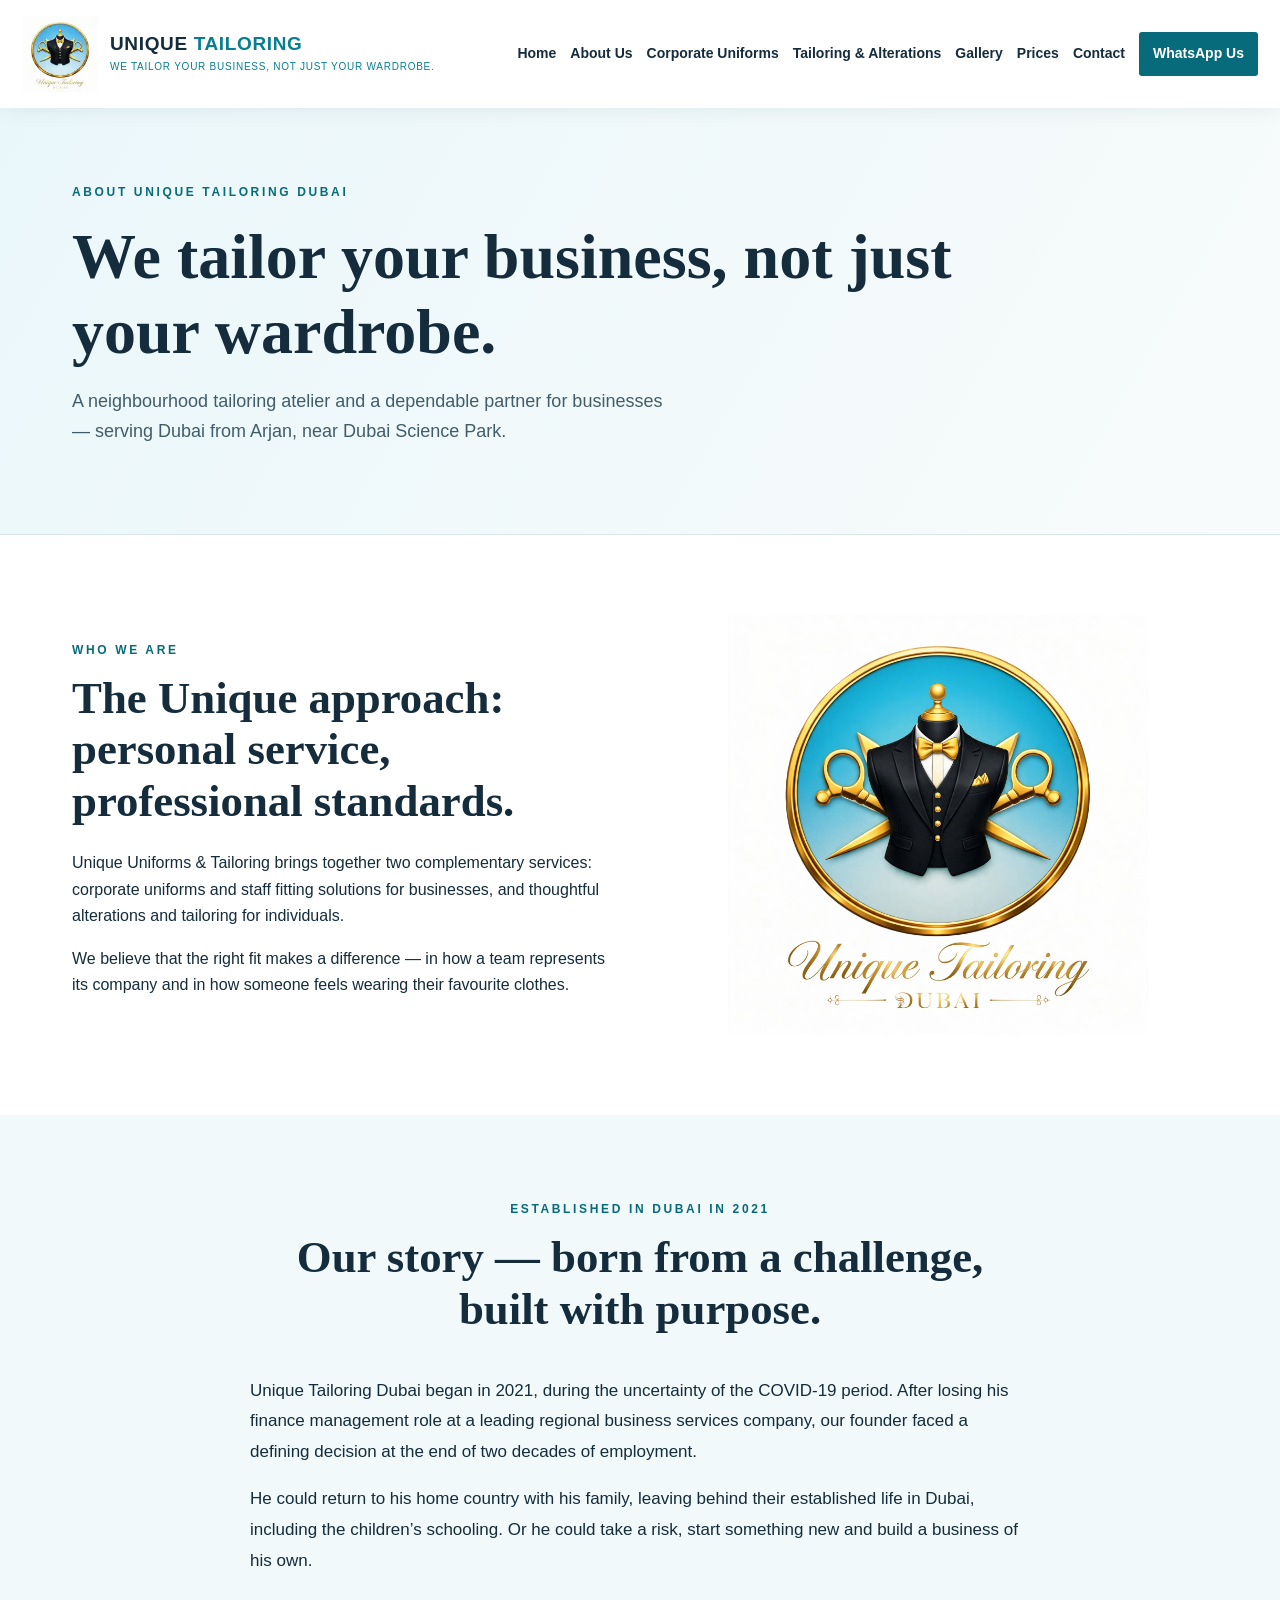
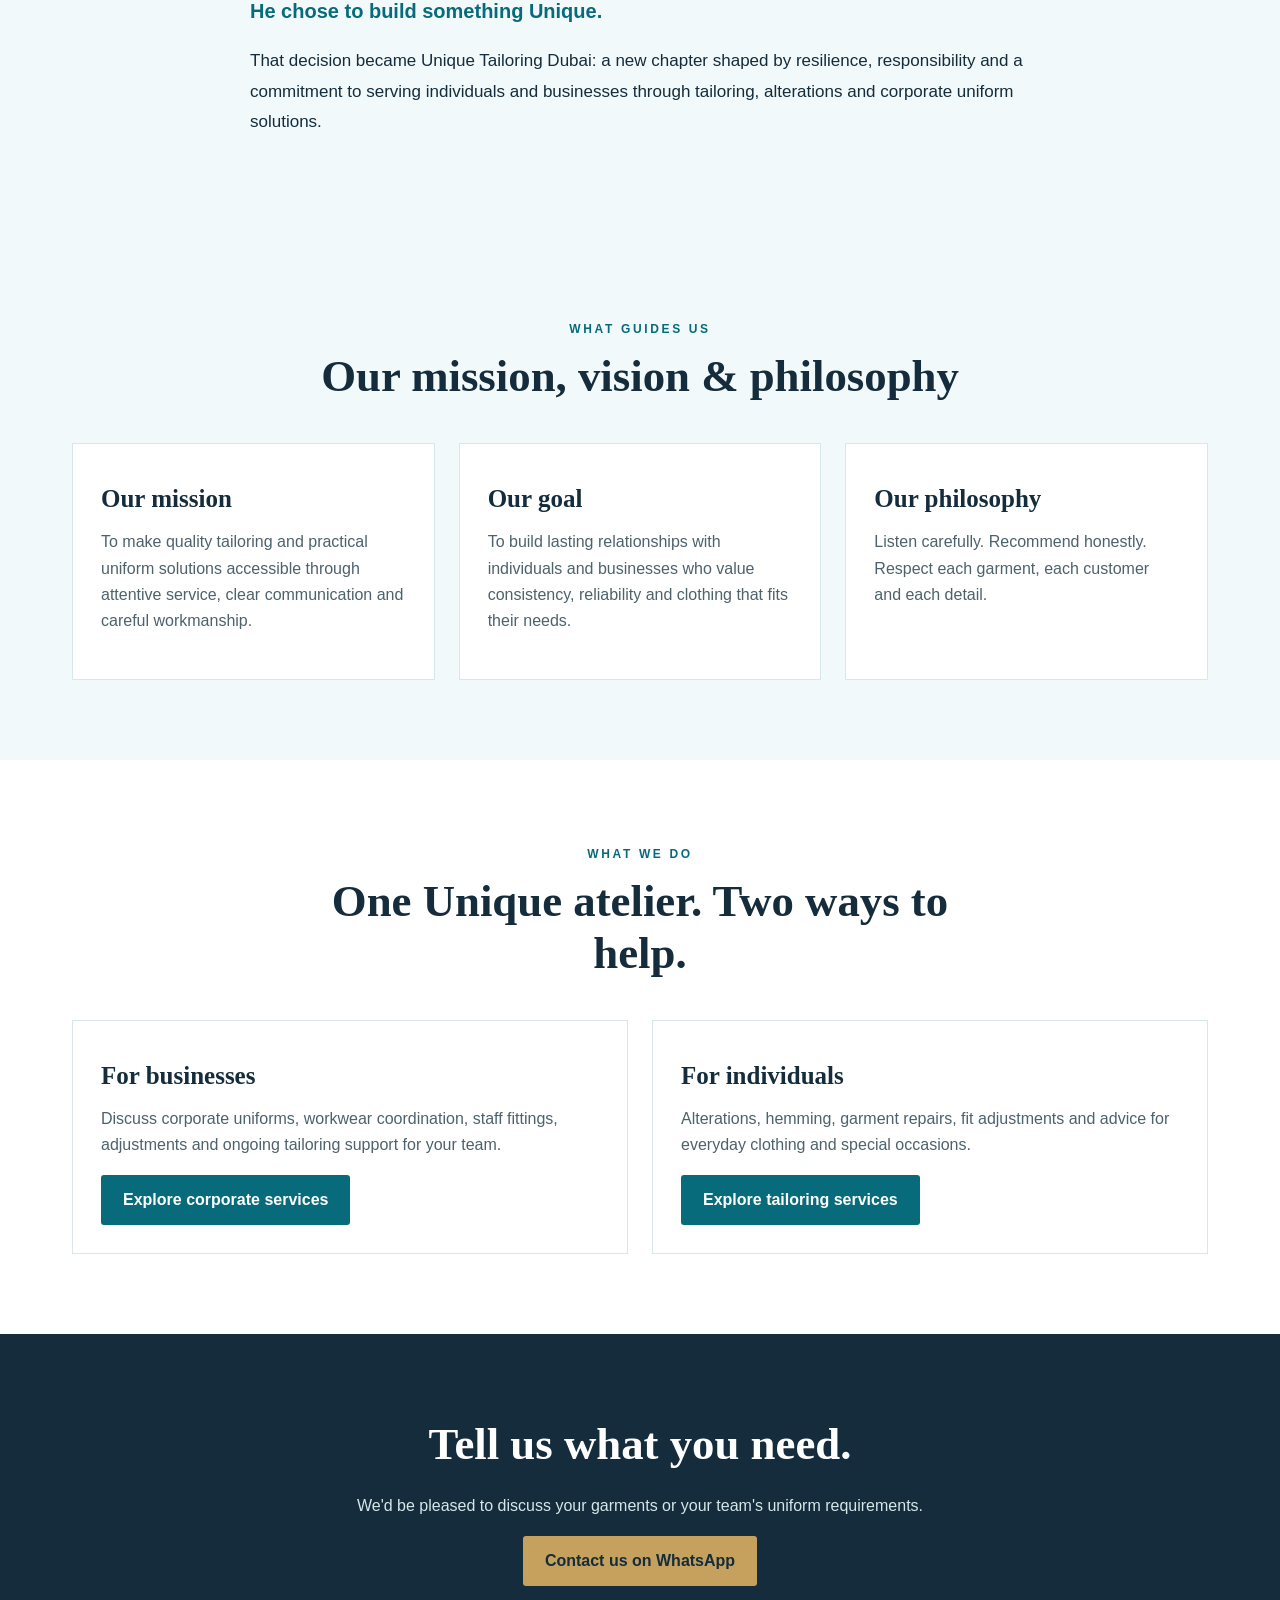
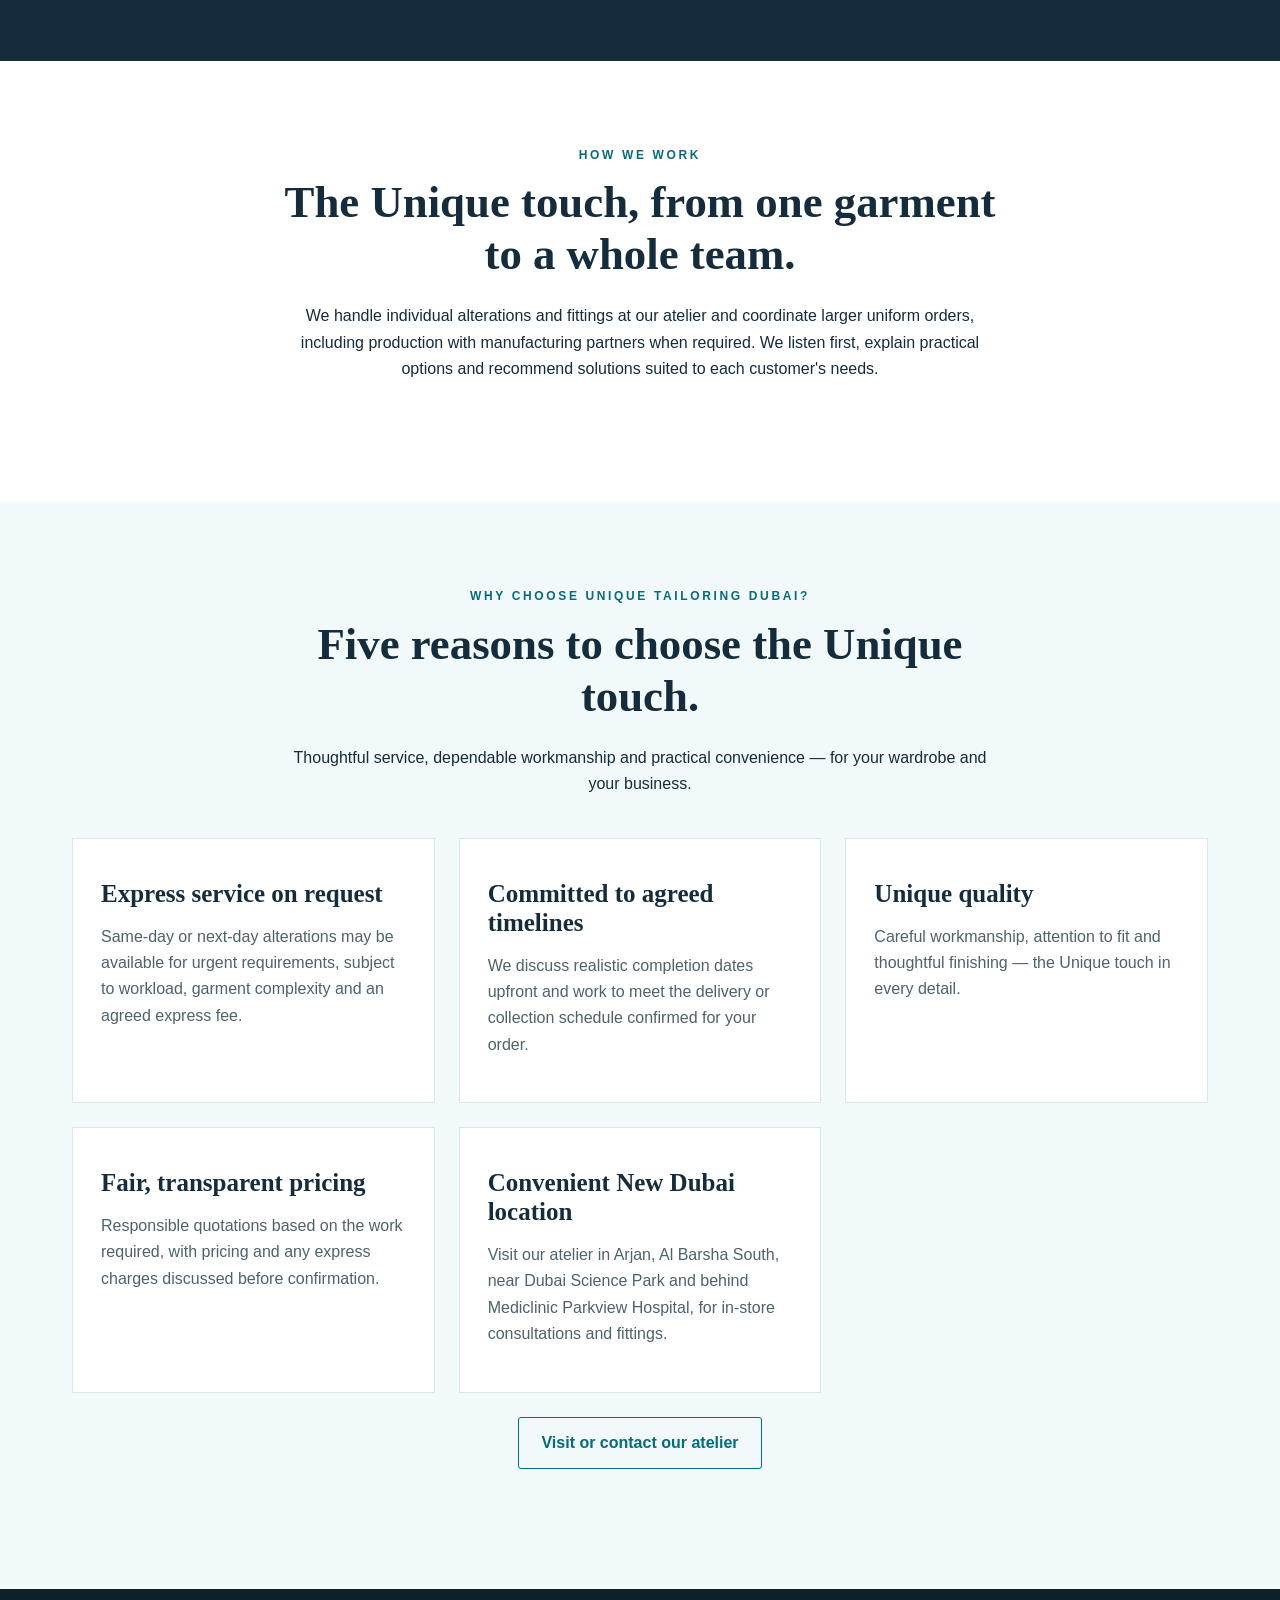
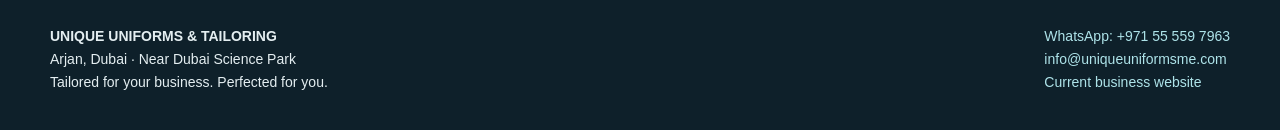
==== commit c54be8b4: "Use clear brand emblem already hosted in preview repository on About page" ====
--- a/about.html
+++ b/about.html
@@ -1 +1 @@
-<!doctype html><html lang="en"><head><meta charset="utf-8"><meta name="viewport" content="width=device-width,initial-scale=1"><meta name="description" content="Learn about Unique Uniforms & Tailoring in Arjan, Dubai."><title>About Us | Unique Tailoring Dubai</title><link rel="stylesheet" href="style.css"><meta name="robots" content="noindex,nofollow"><meta property="og:type" content="website"><meta property="og:site_name" content="Unique Tailoring Dubai"><meta property="og:title" content="About Us | Unique Tailoring Dubai"><meta property="og:description" content="Learn about Unique Uniforms &amp; Tailoring in Arjan, Dubai."><meta property="og:url" content="https://uniqueuniformsdubai.github.io/Unique-Tailoring-Preview-/about.html"><meta property="og:image" content="https://uniqueuniformsdubai.github.io/Unique-Tailoring-Preview-/atelier-reception-wide.webp"><meta name="twitter:card" content="summary_large_image"><link rel="icon" type="image/webp" href="assets/unique-tailoring-logo.webp"></head><body><header><div class="nav"><a class="brand brand-with-logo" href="index.html"><img src="assets/unique-tailoring-logo.webp" alt="Unique Tailoring Dubai logo" width="76" height="76" loading="lazy"><span class="brand-copy"><span>UNIQUE <span style="color:#087f91">TAILORING</span></span><small>WE TAILOR YOUR BUSINESS, NOT JUST YOUR WARDROBE.</small></span></a><button class="mobile-menu-toggle" type="button" aria-label="Open navigation" aria-expanded="false" aria-controls="site-links" onclick="var n=document.getElementById('site-links');var o=n.classList.toggle('is-open');this.setAttribute('aria-expanded',String(o));this.setAttribute('aria-label',o?'Close navigation':'Open navigation')">☰ <span>Menu</span></button><nav class="links" id="site-links"><a href="index.html">Home</a><a href="about.html">About Us</a><a href="corporate.html">Corporate Uniforms</a><a href="tailoring.html">Tailoring & Alterations</a><a href="gallery.html">Gallery</a><a href="prices.html">Prices</a><a href="contact.html">Contact</a><a class="btn" href="https://wa.me/971555597963" target="_blank" rel="noopener">WhatsApp Us</a></nav></div></header><main><section class="interior-hero"><div class="wrap"><span class="eyebrow">About Unique Tailoring Dubai</span><h1>We tailor your business, not just your wardrobe.</h1><p class="lead">A neighbourhood tailoring atelier and a dependable partner for businesses — serving Dubai from Arjan, near Dubai Science Park.</p></div></section><section class="wrap split"><div><span class="eyebrow">Who we are</span><h2>The Unique approach: personal service, professional standards.</h2><p>Unique Uniforms & Tailoring brings together two complementary services: corporate uniforms and staff fitting solutions for businesses, and thoughtful alterations and tailoring for individuals.</p><p>We believe that the right fit makes a difference — in how a team represents its company and in how someone feels wearing their favourite clothes.</p></div><img src="https://raw.githubusercontent.com/belalabdelaziz27-svg/unique-uniforms-website/main/images/logo-emblem.png" alt="Unique Tailoring Dubai brand emblem" class="about-logo" loading="eager" decoding="async"></section><section class="soft" id="our-story"><div class="wrap"><div class="center"><span class="eyebrow">Established in Dubai in 2021</span><h2>Our story — born from a challenge, built with purpose.</h2></div><div class="story-content"><p>Unique Tailoring Dubai began in 2021, during the uncertainty of the COVID-19 period. After losing his finance management role at a leading regional business services company, our founder faced a defining decision at the end of two decades of employment.</p><p>He could return to his home country with his family, leaving behind their established life in Dubai, including the children’s schooling. Or he could take a risk, start something new and build a business of his own.</p><p><strong>He chose to build something Unique.</strong></p><p>That decision became Unique Tailoring Dubai: a new chapter shaped by resilience, responsibility and a commitment to serving individuals and businesses through tailoring, alterations and corporate uniform solutions.</p></div></div></section><section class="soft"><div class="wrap"><div class="center"><span class="eyebrow">What guides us</span><h2>Our mission, vision & philosophy</h2></div><div class="cards"><article class="card"><div class="inside"><h3>Our mission</h3><p>To make quality tailoring and practical uniform solutions accessible through attentive service, clear communication and careful workmanship.</p></div></article><article class="card"><div class="inside"><h3>Our goal</h3><p>To build lasting relationships with individuals and businesses who value consistency, reliability and clothing that fits their needs.</p></div></article><article class="card"><div class="inside"><h3>Our philosophy</h3><p>Listen carefully. Recommend honestly. Respect each garment, each customer and each detail.</p></div></article></div></div></section><section class="wrap"><div class="center"><span class="eyebrow">What we do</span><h2>One Unique atelier. Two ways to help.</h2></div><div class="cards two"><article class="card"><div class="inside"><h3>For businesses</h3><p>Discuss corporate uniforms, workwear coordination, staff fittings, adjustments and ongoing tailoring support for your team.</p><a class="btn" href="corporate.html">Explore corporate services</a></div></article><article class="card"><div class="inside"><h3>For individuals</h3><p>Alterations, hemming, garment repairs, fit adjustments and advice for everyday clothing and special occasions.</p><a class="btn" href="tailoring.html">Explore tailoring services</a></div></article></div></section><section class="cta"><h2>Tell us what you need.</h2><p>We'd be pleased to discuss your garments or your team's uniform requirements.</p><a class="btn gold" href="https://wa.me/971555597963">Contact us on WhatsApp</a></section><section class="wrap"><div class="center"><span class="eyebrow">How we work</span><h2>The Unique touch, from one garment to a whole team.</h2><p>We handle individual alterations and fittings at our atelier and coordinate larger uniform orders, including production with manufacturing partners when required. We listen first, explain practical options and recommend solutions suited to each customer's needs.</p></div></section><section class="soft" id="why-choose-us"><div class="wrap"><div class="center"><span class="eyebrow">Why choose Unique Tailoring Dubai?</span><h2>Five reasons to choose the Unique touch.</h2><p>Thoughtful service, dependable workmanship and practical convenience — for your wardrobe and your business.</p></div><div class="cards"><article class="card"><div class="inside"><h3>Express service on request</h3><p>Same-day or next-day alterations may be available for urgent requirements, subject to workload, garment complexity and an agreed express fee.</p></div></article><article class="card"><div class="inside"><h3>Committed to agreed timelines</h3><p>We discuss realistic completion dates upfront and work to meet the delivery or collection schedule confirmed for your order.</p></div></article><article class="card"><div class="inside"><h3>Unique quality</h3><p>Careful workmanship, attention to fit and thoughtful finishing — the Unique touch in every detail.</p></div></article><article class="card"><div class="inside"><h3>Fair, transparent pricing</h3><p>Responsible quotations based on the work required, with pricing and any express charges discussed before confirmation.</p></div></article><article class="card"><div class="inside"><h3>Convenient New Dubai location</h3><p>Visit our atelier in Arjan, Al Barsha South, near Dubai Science Park and behind Mediclinic Parkview Hospital, for in-store consultations and fittings.</p></div></article></div><div class="center" style="margin-top:24px"><a class="btn outline" href="contact.html">Visit or contact our atelier</a></div></div></section></main><footer><div class="foot"><div><strong>UNIQUE UNIFORMS & TAILORING</strong><div>Arjan, Dubai · Near Dubai Science Park</div><div>Tailored for your business. Perfected for you.</div></div><div><a href="https://wa.me/971555597963">WhatsApp: +971 55 559 7963</a><div><a href="mailto:info@uniqueuniformsme.com">info@uniqueuniformsme.com</a></div><div><a href="https://uniqueuniformsme.com">Current business website</a></div></div></div></footer></body></html>+<!doctype html><html lang="en"><head><meta charset="utf-8"><meta name="viewport" content="width=device-width,initial-scale=1"><meta name="description" content="Learn about Unique Uniforms & Tailoring in Arjan, Dubai."><title>About Us | Unique Tailoring Dubai</title><link rel="stylesheet" href="style.css"><meta name="robots" content="noindex,nofollow"><meta property="og:type" content="website"><meta property="og:site_name" content="Unique Tailoring Dubai"><meta property="og:title" content="About Us | Unique Tailoring Dubai"><meta property="og:description" content="Learn about Unique Uniforms &amp; Tailoring in Arjan, Dubai."><meta property="og:url" content="https://uniqueuniformsdubai.github.io/Unique-Tailoring-Preview-/about.html"><meta property="og:image" content="https://uniqueuniformsdubai.github.io/Unique-Tailoring-Preview-/atelier-reception-wide.webp"><meta name="twitter:card" content="summary_large_image"><link rel="icon" type="image/webp" href="assets/unique-tailoring-logo.webp"></head><body><header><div class="nav"><a class="brand brand-with-logo" href="index.html"><img src="assets/unique-tailoring-logo.webp" alt="Unique Tailoring Dubai logo" width="76" height="76" loading="lazy"><span class="brand-copy"><span>UNIQUE <span style="color:#087f91">TAILORING</span></span><small>WE TAILOR YOUR BUSINESS, NOT JUST YOUR WARDROBE.</small></span></a><button class="mobile-menu-toggle" type="button" aria-label="Open navigation" aria-expanded="false" aria-controls="site-links" onclick="var n=document.getElementById('site-links');var o=n.classList.toggle('is-open');this.setAttribute('aria-expanded',String(o));this.setAttribute('aria-label',o?'Close navigation':'Open navigation')">☰ <span>Menu</span></button><nav class="links" id="site-links"><a href="index.html">Home</a><a href="about.html">About Us</a><a href="corporate.html">Corporate Uniforms</a><a href="tailoring.html">Tailoring & Alterations</a><a href="gallery.html">Gallery</a><a href="prices.html">Prices</a><a href="contact.html">Contact</a><a class="btn" href="https://wa.me/971555597963" target="_blank" rel="noopener">WhatsApp Us</a></nav></div></header><main><section class="interior-hero"><div class="wrap"><span class="eyebrow">About Unique Tailoring Dubai</span><h1>We tailor your business, not just your wardrobe.</h1><p class="lead">A neighbourhood tailoring atelier and a dependable partner for businesses — serving Dubai from Arjan, near Dubai Science Park.</p></div></section><section class="wrap split"><div><span class="eyebrow">Who we are</span><h2>The Unique approach: personal service, professional standards.</h2><p>Unique Uniforms & Tailoring brings together two complementary services: corporate uniforms and staff fitting solutions for businesses, and thoughtful alterations and tailoring for individuals.</p><p>We believe that the right fit makes a difference — in how a team represents its company and in how someone feels wearing their favourite clothes.</p></div><img src="818365613_2245758782633409_8934977330830668248_n.webp" alt="Unique Tailoring Dubai brand emblem" class="about-logo" loading="eager" decoding="async"></section><section class="soft" id="our-story"><div class="wrap"><div class="center"><span class="eyebrow">Established in Dubai in 2021</span><h2>Our story — born from a challenge, built with purpose.</h2></div><div class="story-content"><p>Unique Tailoring Dubai began in 2021, during the uncertainty of the COVID-19 period. After losing his finance management role at a leading regional business services company, our founder faced a defining decision at the end of two decades of employment.</p><p>He could return to his home country with his family, leaving behind their established life in Dubai, including the children’s schooling. Or he could take a risk, start something new and build a business of his own.</p><p><strong>He chose to build something Unique.</strong></p><p>That decision became Unique Tailoring Dubai: a new chapter shaped by resilience, responsibility and a commitment to serving individuals and businesses through tailoring, alterations and corporate uniform solutions.</p></div></div></section><section class="soft"><div class="wrap"><div class="center"><span class="eyebrow">What guides us</span><h2>Our mission, vision & philosophy</h2></div><div class="cards"><article class="card"><div class="inside"><h3>Our mission</h3><p>To make quality tailoring and practical uniform solutions accessible through attentive service, clear communication and careful workmanship.</p></div></article><article class="card"><div class="inside"><h3>Our goal</h3><p>To build lasting relationships with individuals and businesses who value consistency, reliability and clothing that fits their needs.</p></div></article><article class="card"><div class="inside"><h3>Our philosophy</h3><p>Listen carefully. Recommend honestly. Respect each garment, each customer and each detail.</p></div></article></div></div></section><section class="wrap"><div class="center"><span class="eyebrow">What we do</span><h2>One Unique atelier. Two ways to help.</h2></div><div class="cards two"><article class="card"><div class="inside"><h3>For businesses</h3><p>Discuss corporate uniforms, workwear coordination, staff fittings, adjustments and ongoing tailoring support for your team.</p><a class="btn" href="corporate.html">Explore corporate services</a></div></article><article class="card"><div class="inside"><h3>For individuals</h3><p>Alterations, hemming, garment repairs, fit adjustments and advice for everyday clothing and special occasions.</p><a class="btn" href="tailoring.html">Explore tailoring services</a></div></article></div></section><section class="cta"><h2>Tell us what you need.</h2><p>We'd be pleased to discuss your garments or your team's uniform requirements.</p><a class="btn gold" href="https://wa.me/971555597963">Contact us on WhatsApp</a></section><section class="wrap"><div class="center"><span class="eyebrow">How we work</span><h2>The Unique touch, from one garment to a whole team.</h2><p>We handle individual alterations and fittings at our atelier and coordinate larger uniform orders, including production with manufacturing partners when required. We listen first, explain practical options and recommend solutions suited to each customer's needs.</p></div></section><section class="soft" id="why-choose-us"><div class="wrap"><div class="center"><span class="eyebrow">Why choose Unique Tailoring Dubai?</span><h2>Five reasons to choose the Unique touch.</h2><p>Thoughtful service, dependable workmanship and practical convenience — for your wardrobe and your business.</p></div><div class="cards"><article class="card"><div class="inside"><h3>Express service on request</h3><p>Same-day or next-day alterations may be available for urgent requirements, subject to workload, garment complexity and an agreed express fee.</p></div></article><article class="card"><div class="inside"><h3>Committed to agreed timelines</h3><p>We discuss realistic completion dates upfront and work to meet the delivery or collection schedule confirmed for your order.</p></div></article><article class="card"><div class="inside"><h3>Unique quality</h3><p>Careful workmanship, attention to fit and thoughtful finishing — the Unique touch in every detail.</p></div></article><article class="card"><div class="inside"><h3>Fair, transparent pricing</h3><p>Responsible quotations based on the work required, with pricing and any express charges discussed before confirmation.</p></div></article><article class="card"><div class="inside"><h3>Convenient New Dubai location</h3><p>Visit our atelier in Arjan, Al Barsha South, near Dubai Science Park and behind Mediclinic Parkview Hospital, for in-store consultations and fittings.</p></div></article></div><div class="center" style="margin-top:24px"><a class="btn outline" href="contact.html">Visit or contact our atelier</a></div></div></section></main><footer><div class="foot"><div><strong>UNIQUE UNIFORMS & TAILORING</strong><div>Arjan, Dubai · Near Dubai Science Park</div><div>Tailored for your business. Perfected for you.</div></div><div><a href="https://wa.me/971555597963">WhatsApp: +971 55 559 7963</a><div><a href="mailto:info@uniqueuniformsme.com">info@uniqueuniformsme.com</a></div><div><a href="https://uniqueuniformsme.com">Current business website</a></div></div></div></footer></body></html>
--- a/style.css
+++ b/style.css
@@ -28,3 +28,9 @@
 .story-content{max-width:780px;margin:24px auto 0;font-size:17px;line-height:1.8}.story-content p{margin:0 0 17px}.story-content strong{color:#076b7b;font-size:20px}
 
 .review-card .inside{height:100%}.review-stars{display:block;color:#b77908;font-size:1.35rem;letter-spacing:.13em;margin-bottom:12px}.review-card .note{color:#465563;font-size:.85rem}.review-note{color:#465563;text-align:center;font-size:.92rem;margin-top:22px}
+
+/* Pre-final mobile polish */
+@media(max-width:760px){.photo-grid{gap:16px}.photo-item img{width:100%;height:auto;aspect-ratio:4/5;object-fit:cover}.review-card .note,.review-note{color:#405864}.interior-hero .wrap{padding-top:48px;padding-bottom:48px}.about-logo{max-width:min(88vw,430px);height:auto}}
+
+/* Gallery: preserve full images and collection artwork labels */
+.photo-item img{object-fit:contain;background:#f4f6f7}.collection-artwork .photo-item img{object-fit:contain}.review-card .note{color:#405864}
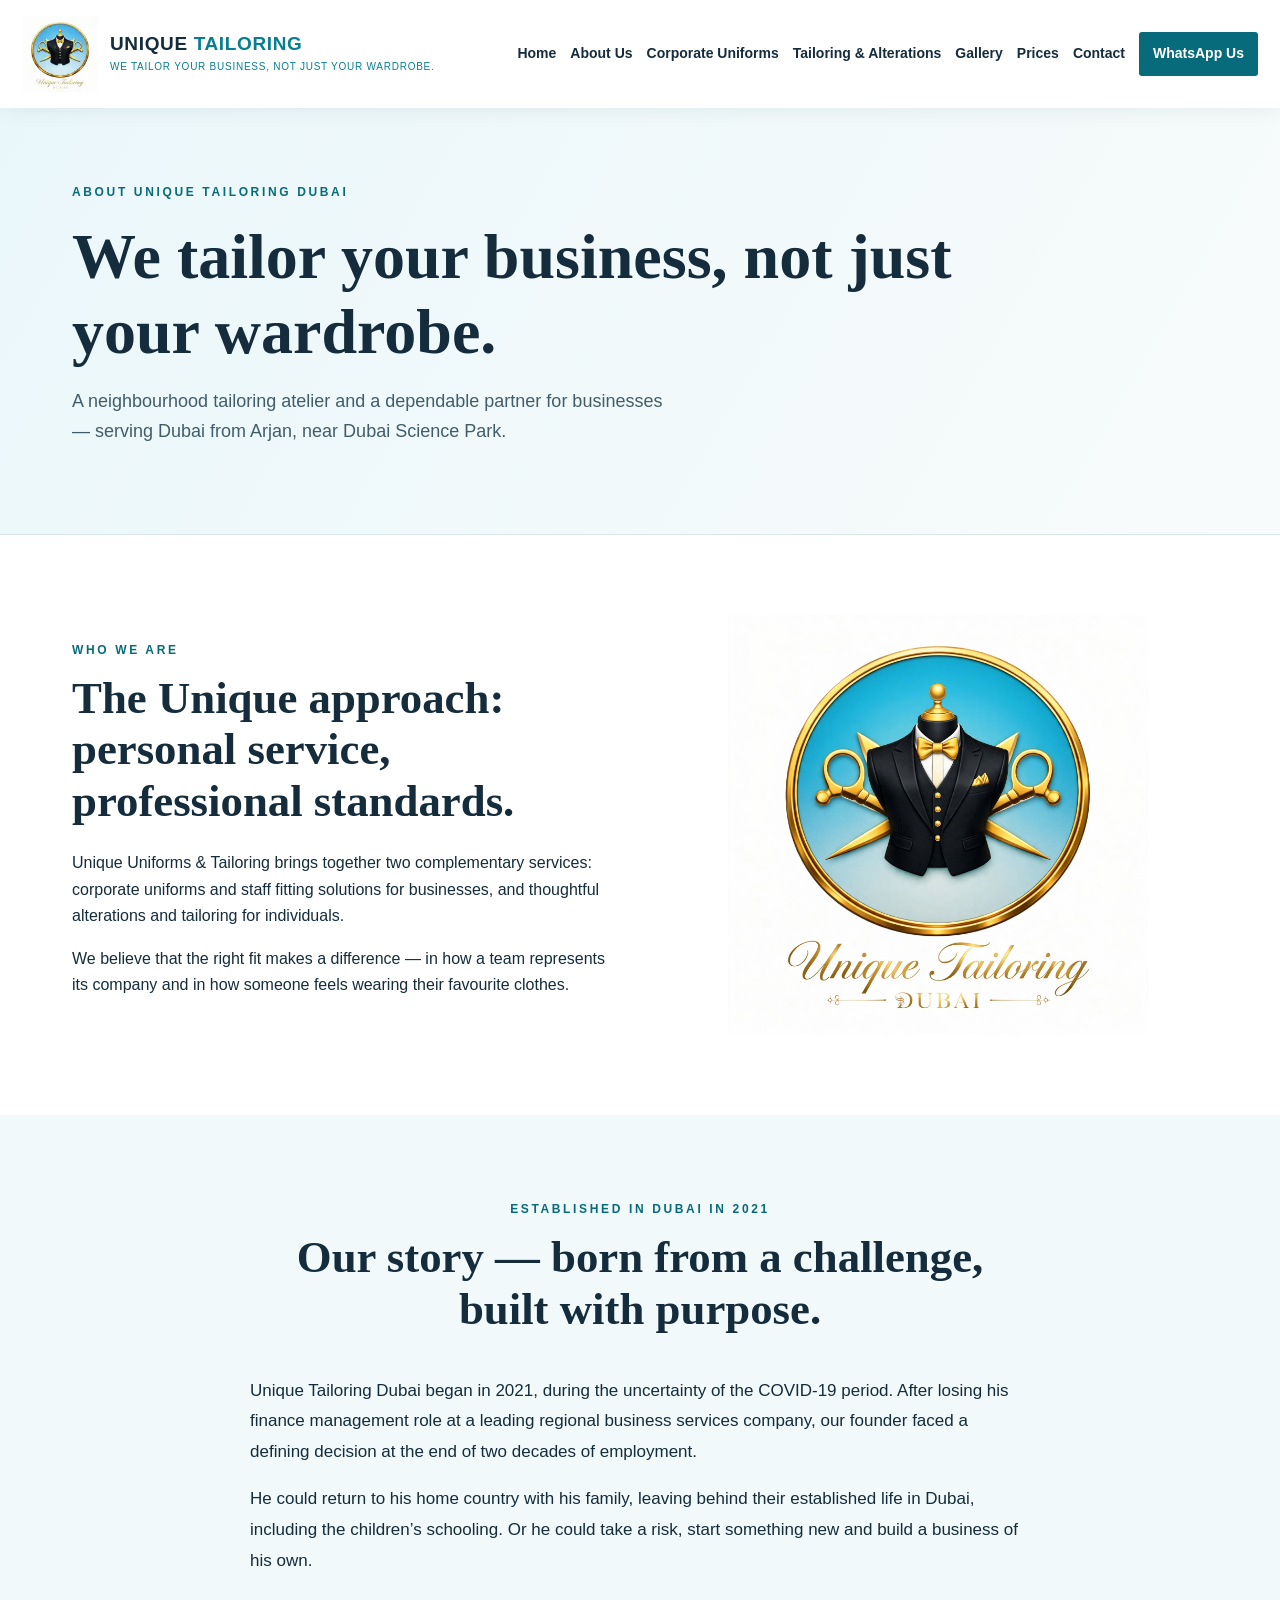
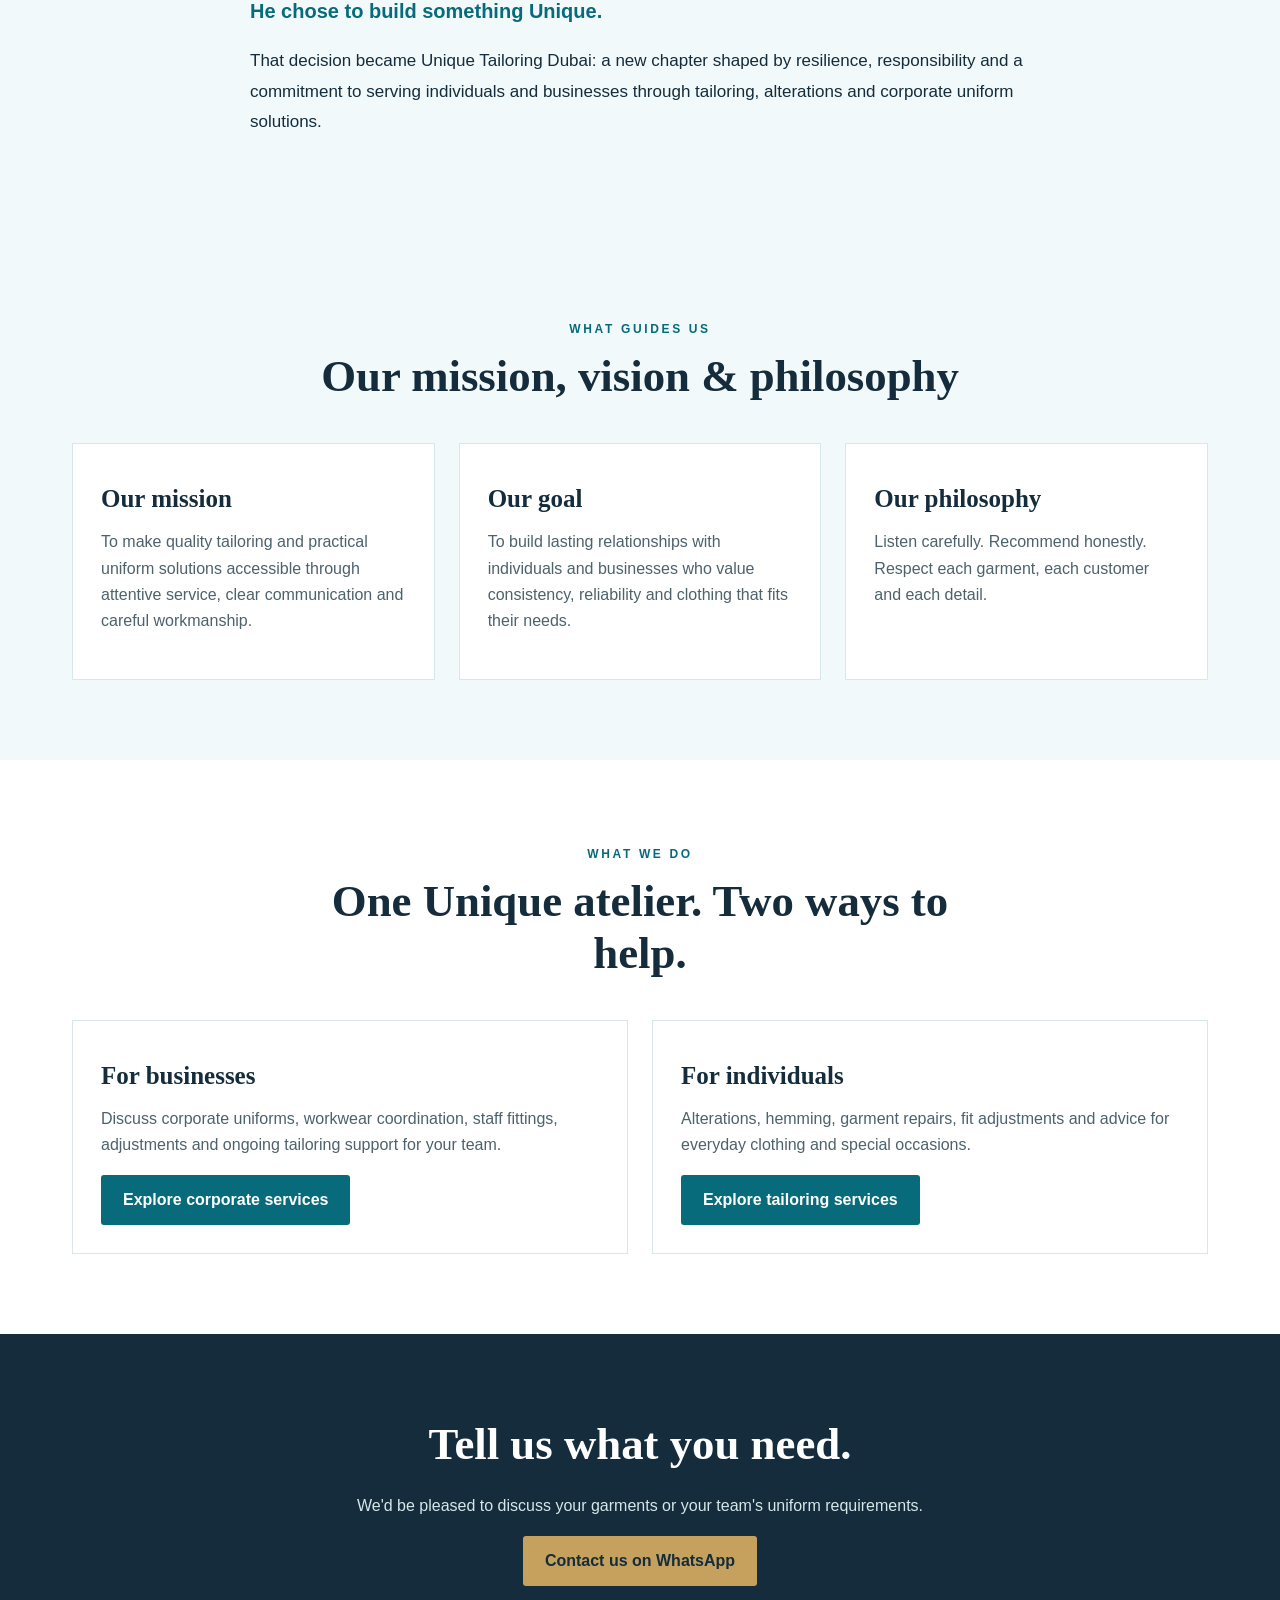
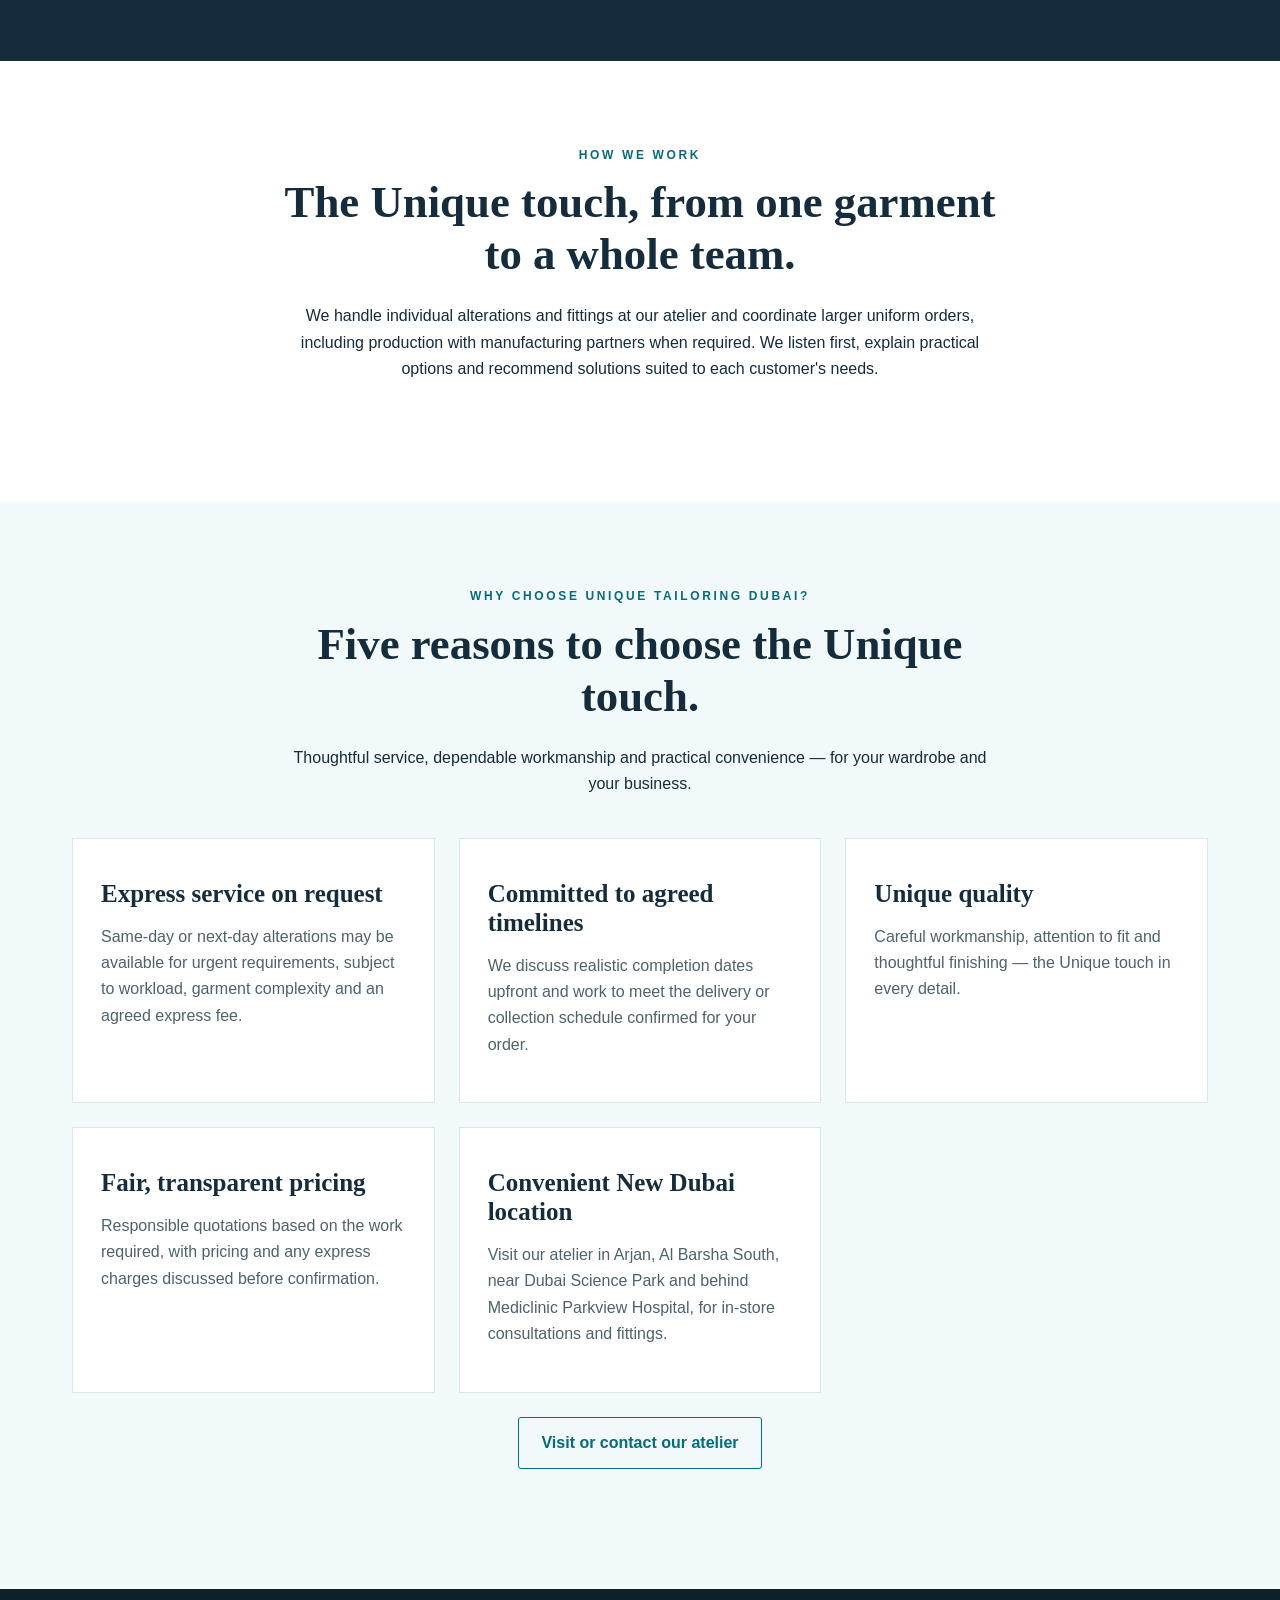
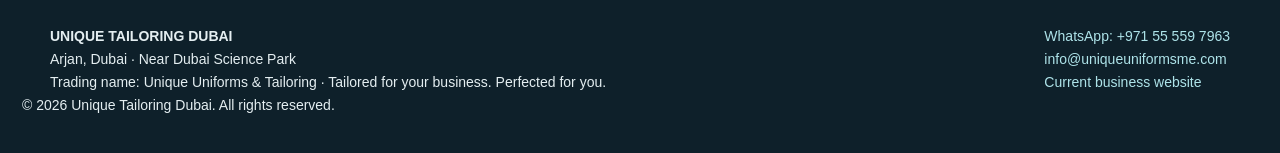
==== commit 4e13619f: "Unify public brand presentation and add footer copyright" ====
--- a/about.html
+++ b/about.html
@@ -1 +1 @@
-<!doctype html><html lang="en"><head><meta charset="utf-8"><meta name="viewport" content="width=device-width,initial-scale=1"><meta name="description" content="Learn about Unique Uniforms & Tailoring in Arjan, Dubai."><title>About Us | Unique Tailoring Dubai</title><link rel="stylesheet" href="style.css"><meta name="robots" content="noindex,nofollow"><meta property="og:type" content="website"><meta property="og:site_name" content="Unique Tailoring Dubai"><meta property="og:title" content="About Us | Unique Tailoring Dubai"><meta property="og:description" content="Learn about Unique Uniforms &amp; Tailoring in Arjan, Dubai."><meta property="og:url" content="https://uniqueuniformsdubai.github.io/Unique-Tailoring-Preview-/about.html"><meta property="og:image" content="https://uniqueuniformsdubai.github.io/Unique-Tailoring-Preview-/atelier-reception-wide.webp"><meta name="twitter:card" content="summary_large_image"><link rel="icon" type="image/webp" href="assets/unique-tailoring-logo.webp"></head><body><header><div class="nav"><a class="brand brand-with-logo" href="index.html"><img src="assets/unique-tailoring-logo.webp" alt="Unique Tailoring Dubai logo" width="76" height="76" loading="lazy"><span class="brand-copy"><span>UNIQUE <span style="color:#087f91">TAILORING</span></span><small>WE TAILOR YOUR BUSINESS, NOT JUST YOUR WARDROBE.</small></span></a><button class="mobile-menu-toggle" type="button" aria-label="Open navigation" aria-expanded="false" aria-controls="site-links" onclick="var n=document.getElementById('site-links');var o=n.classList.toggle('is-open');this.setAttribute('aria-expanded',String(o));this.setAttribute('aria-label',o?'Close navigation':'Open navigation')">☰ <span>Menu</span></button><nav class="links" id="site-links"><a href="index.html">Home</a><a href="about.html">About Us</a><a href="corporate.html">Corporate Uniforms</a><a href="tailoring.html">Tailoring & Alterations</a><a href="gallery.html">Gallery</a><a href="prices.html">Prices</a><a href="contact.html">Contact</a><a class="btn" href="https://wa.me/971555597963" target="_blank" rel="noopener">WhatsApp Us</a></nav></div></header><main><section class="interior-hero"><div class="wrap"><span class="eyebrow">About Unique Tailoring Dubai</span><h1>We tailor your business, not just your wardrobe.</h1><p class="lead">A neighbourhood tailoring atelier and a dependable partner for businesses — serving Dubai from Arjan, near Dubai Science Park.</p></div></section><section class="wrap split"><div><span class="eyebrow">Who we are</span><h2>The Unique approach: personal service, professional standards.</h2><p>Unique Uniforms & Tailoring brings together two complementary services: corporate uniforms and staff fitting solutions for businesses, and thoughtful alterations and tailoring for individuals.</p><p>We believe that the right fit makes a difference — in how a team represents its company and in how someone feels wearing their favourite clothes.</p></div><img src="818365613_2245758782633409_8934977330830668248_n.webp" alt="Unique Tailoring Dubai brand emblem" class="about-logo" loading="eager" decoding="async"></section><section class="soft" id="our-story"><div class="wrap"><div class="center"><span class="eyebrow">Established in Dubai in 2021</span><h2>Our story — born from a challenge, built with purpose.</h2></div><div class="story-content"><p>Unique Tailoring Dubai began in 2021, during the uncertainty of the COVID-19 period. After losing his finance management role at a leading regional business services company, our founder faced a defining decision at the end of two decades of employment.</p><p>He could return to his home country with his family, leaving behind their established life in Dubai, including the children’s schooling. Or he could take a risk, start something new and build a business of his own.</p><p><strong>He chose to build something Unique.</strong></p><p>That decision became Unique Tailoring Dubai: a new chapter shaped by resilience, responsibility and a commitment to serving individuals and businesses through tailoring, alterations and corporate uniform solutions.</p></div></div></section><section class="soft"><div class="wrap"><div class="center"><span class="eyebrow">What guides us</span><h2>Our mission, vision & philosophy</h2></div><div class="cards"><article class="card"><div class="inside"><h3>Our mission</h3><p>To make quality tailoring and practical uniform solutions accessible through attentive service, clear communication and careful workmanship.</p></div></article><article class="card"><div class="inside"><h3>Our goal</h3><p>To build lasting relationships with individuals and businesses who value consistency, reliability and clothing that fits their needs.</p></div></article><article class="card"><div class="inside"><h3>Our philosophy</h3><p>Listen carefully. Recommend honestly. Respect each garment, each customer and each detail.</p></div></article></div></div></section><section class="wrap"><div class="center"><span class="eyebrow">What we do</span><h2>One Unique atelier. Two ways to help.</h2></div><div class="cards two"><article class="card"><div class="inside"><h3>For businesses</h3><p>Discuss corporate uniforms, workwear coordination, staff fittings, adjustments and ongoing tailoring support for your team.</p><a class="btn" href="corporate.html">Explore corporate services</a></div></article><article class="card"><div class="inside"><h3>For individuals</h3><p>Alterations, hemming, garment repairs, fit adjustments and advice for everyday clothing and special occasions.</p><a class="btn" href="tailoring.html">Explore tailoring services</a></div></article></div></section><section class="cta"><h2>Tell us what you need.</h2><p>We'd be pleased to discuss your garments or your team's uniform requirements.</p><a class="btn gold" href="https://wa.me/971555597963">Contact us on WhatsApp</a></section><section class="wrap"><div class="center"><span class="eyebrow">How we work</span><h2>The Unique touch, from one garment to a whole team.</h2><p>We handle individual alterations and fittings at our atelier and coordinate larger uniform orders, including production with manufacturing partners when required. We listen first, explain practical options and recommend solutions suited to each customer's needs.</p></div></section><section class="soft" id="why-choose-us"><div class="wrap"><div class="center"><span class="eyebrow">Why choose Unique Tailoring Dubai?</span><h2>Five reasons to choose the Unique touch.</h2><p>Thoughtful service, dependable workmanship and practical convenience — for your wardrobe and your business.</p></div><div class="cards"><article class="card"><div class="inside"><h3>Express service on request</h3><p>Same-day or next-day alterations may be available for urgent requirements, subject to workload, garment complexity and an agreed express fee.</p></div></article><article class="card"><div class="inside"><h3>Committed to agreed timelines</h3><p>We discuss realistic completion dates upfront and work to meet the delivery or collection schedule confirmed for your order.</p></div></article><article class="card"><div class="inside"><h3>Unique quality</h3><p>Careful workmanship, attention to fit and thoughtful finishing — the Unique touch in every detail.</p></div></article><article class="card"><div class="inside"><h3>Fair, transparent pricing</h3><p>Responsible quotations based on the work required, with pricing and any express charges discussed before confirmation.</p></div></article><article class="card"><div class="inside"><h3>Convenient New Dubai location</h3><p>Visit our atelier in Arjan, Al Barsha South, near Dubai Science Park and behind Mediclinic Parkview Hospital, for in-store consultations and fittings.</p></div></article></div><div class="center" style="margin-top:24px"><a class="btn outline" href="contact.html">Visit or contact our atelier</a></div></div></section></main><footer><div class="foot"><div><strong>UNIQUE UNIFORMS & TAILORING</strong><div>Arjan, Dubai · Near Dubai Science Park</div><div>Tailored for your business. Perfected for you.</div></div><div><a href="https://wa.me/971555597963">WhatsApp: +971 55 559 7963</a><div><a href="mailto:info@uniqueuniformsme.com">info@uniqueuniformsme.com</a></div><div><a href="https://uniqueuniformsme.com">Current business website</a></div></div></div></footer></body></html>+<!doctype html><html lang="en"><head><meta charset="utf-8"><meta name="viewport" content="width=device-width,initial-scale=1"><meta name="description" content="Learn about Unique Uniforms & Tailoring in Arjan, Dubai."><title>About Us | Unique Tailoring Dubai</title><link rel="stylesheet" href="style.css"><meta name="robots" content="noindex,nofollow"><meta property="og:type" content="website"><meta property="og:site_name" content="Unique Tailoring Dubai"><meta property="og:title" content="About Us | Unique Tailoring Dubai"><meta property="og:description" content="Learn about Unique Uniforms &amp; Tailoring in Arjan, Dubai."><meta property="og:url" content="https://uniqueuniformsdubai.github.io/Unique-Tailoring-Preview-/about.html"><meta property="og:image" content="https://uniqueuniformsdubai.github.io/Unique-Tailoring-Preview-/atelier-reception-wide.webp"><meta name="twitter:card" content="summary_large_image"><link rel="icon" type="image/webp" href="assets/unique-tailoring-logo.webp"></head><body><header><div class="nav"><a class="brand brand-with-logo" href="index.html"><img src="assets/unique-tailoring-logo.webp" alt="Unique Tailoring Dubai logo" width="76" height="76" loading="lazy"><span class="brand-copy"><span>UNIQUE <span style="color:#087f91">TAILORING</span></span><small>WE TAILOR YOUR BUSINESS, NOT JUST YOUR WARDROBE.</small></span></a><button class="mobile-menu-toggle" type="button" aria-label="Open navigation" aria-expanded="false" aria-controls="site-links" onclick="var n=document.getElementById('site-links');var o=n.classList.toggle('is-open');this.setAttribute('aria-expanded',String(o));this.setAttribute('aria-label',o?'Close navigation':'Open navigation')">☰ <span>Menu</span></button><nav class="links" id="site-links"><a href="index.html">Home</a><a href="about.html">About Us</a><a href="corporate.html">Corporate Uniforms</a><a href="tailoring.html">Tailoring & Alterations</a><a href="gallery.html">Gallery</a><a href="prices.html">Prices</a><a href="contact.html">Contact</a><a class="btn" href="https://wa.me/971555597963" target="_blank" rel="noopener">WhatsApp Us</a></nav></div></header><main><section class="interior-hero"><div class="wrap"><span class="eyebrow">About Unique Tailoring Dubai</span><h1>We tailor your business, not just your wardrobe.</h1><p class="lead">A neighbourhood tailoring atelier and a dependable partner for businesses — serving Dubai from Arjan, near Dubai Science Park.</p></div></section><section class="wrap split"><div><span class="eyebrow">Who we are</span><h2>The Unique approach: personal service, professional standards.</h2><p>Unique Uniforms & Tailoring brings together two complementary services: corporate uniforms and staff fitting solutions for businesses, and thoughtful alterations and tailoring for individuals.</p><p>We believe that the right fit makes a difference — in how a team represents its company and in how someone feels wearing their favourite clothes.</p></div><img src="818365613_2245758782633409_8934977330830668248_n.webp" alt="Unique Tailoring Dubai brand emblem" class="about-logo" loading="eager" decoding="async"></section><section class="soft" id="our-story"><div class="wrap"><div class="center"><span class="eyebrow">Established in Dubai in 2021</span><h2>Our story — born from a challenge, built with purpose.</h2></div><div class="story-content"><p>Unique Tailoring Dubai began in 2021, during the uncertainty of the COVID-19 period. After losing his finance management role at a leading regional business services company, our founder faced a defining decision at the end of two decades of employment.</p><p>He could return to his home country with his family, leaving behind their established life in Dubai, including the children’s schooling. Or he could take a risk, start something new and build a business of his own.</p><p><strong>He chose to build something Unique.</strong></p><p>That decision became Unique Tailoring Dubai: a new chapter shaped by resilience, responsibility and a commitment to serving individuals and businesses through tailoring, alterations and corporate uniform solutions.</p></div></div></section><section class="soft"><div class="wrap"><div class="center"><span class="eyebrow">What guides us</span><h2>Our mission, vision & philosophy</h2></div><div class="cards"><article class="card"><div class="inside"><h3>Our mission</h3><p>To make quality tailoring and practical uniform solutions accessible through attentive service, clear communication and careful workmanship.</p></div></article><article class="card"><div class="inside"><h3>Our goal</h3><p>To build lasting relationships with individuals and businesses who value consistency, reliability and clothing that fits their needs.</p></div></article><article class="card"><div class="inside"><h3>Our philosophy</h3><p>Listen carefully. Recommend honestly. Respect each garment, each customer and each detail.</p></div></article></div></div></section><section class="wrap"><div class="center"><span class="eyebrow">What we do</span><h2>One Unique atelier. Two ways to help.</h2></div><div class="cards two"><article class="card"><div class="inside"><h3>For businesses</h3><p>Discuss corporate uniforms, workwear coordination, staff fittings, adjustments and ongoing tailoring support for your team.</p><a class="btn" href="corporate.html">Explore corporate services</a></div></article><article class="card"><div class="inside"><h3>For individuals</h3><p>Alterations, hemming, garment repairs, fit adjustments and advice for everyday clothing and special occasions.</p><a class="btn" href="tailoring.html">Explore tailoring services</a></div></article></div></section><section class="cta"><h2>Tell us what you need.</h2><p>We'd be pleased to discuss your garments or your team's uniform requirements.</p><a class="btn gold" href="https://wa.me/971555597963">Contact us on WhatsApp</a></section><section class="wrap"><div class="center"><span class="eyebrow">How we work</span><h2>The Unique touch, from one garment to a whole team.</h2><p>We handle individual alterations and fittings at our atelier and coordinate larger uniform orders, including production with manufacturing partners when required. We listen first, explain practical options and recommend solutions suited to each customer's needs.</p></div></section><section class="soft" id="why-choose-us"><div class="wrap"><div class="center"><span class="eyebrow">Why choose Unique Tailoring Dubai?</span><h2>Five reasons to choose the Unique touch.</h2><p>Thoughtful service, dependable workmanship and practical convenience — for your wardrobe and your business.</p></div><div class="cards"><article class="card"><div class="inside"><h3>Express service on request</h3><p>Same-day or next-day alterations may be available for urgent requirements, subject to workload, garment complexity and an agreed express fee.</p></div></article><article class="card"><div class="inside"><h3>Committed to agreed timelines</h3><p>We discuss realistic completion dates upfront and work to meet the delivery or collection schedule confirmed for your order.</p></div></article><article class="card"><div class="inside"><h3>Unique quality</h3><p>Careful workmanship, attention to fit and thoughtful finishing — the Unique touch in every detail.</p></div></article><article class="card"><div class="inside"><h3>Fair, transparent pricing</h3><p>Responsible quotations based on the work required, with pricing and any express charges discussed before confirmation.</p></div></article><article class="card"><div class="inside"><h3>Convenient New Dubai location</h3><p>Visit our atelier in Arjan, Al Barsha South, near Dubai Science Park and behind Mediclinic Parkview Hospital, for in-store consultations and fittings.</p></div></article></div><div class="center" style="margin-top:24px"><a class="btn outline" href="contact.html">Visit or contact our atelier</a></div></div></section></main><footer><div class="foot"><div><strong>UNIQUE TAILORING DUBAI</strong><div>Arjan, Dubai · Near Dubai Science Park</div><div>Trading name: Unique Uniforms &amp; Tailoring · Tailored for your business. Perfected for you.</div></div><div><a href="https://wa.me/971555597963">WhatsApp: +971 55 559 7963</a><div><a href="mailto:info@uniqueuniformsme.com">info@uniqueuniformsme.com</a></div><div><a href="https://uniqueuniformsme.com">Current business website</a></div></div></div><div class="footer-copyright">© 2026 Unique Tailoring Dubai. All rights reserved.</div></footer></body></html>
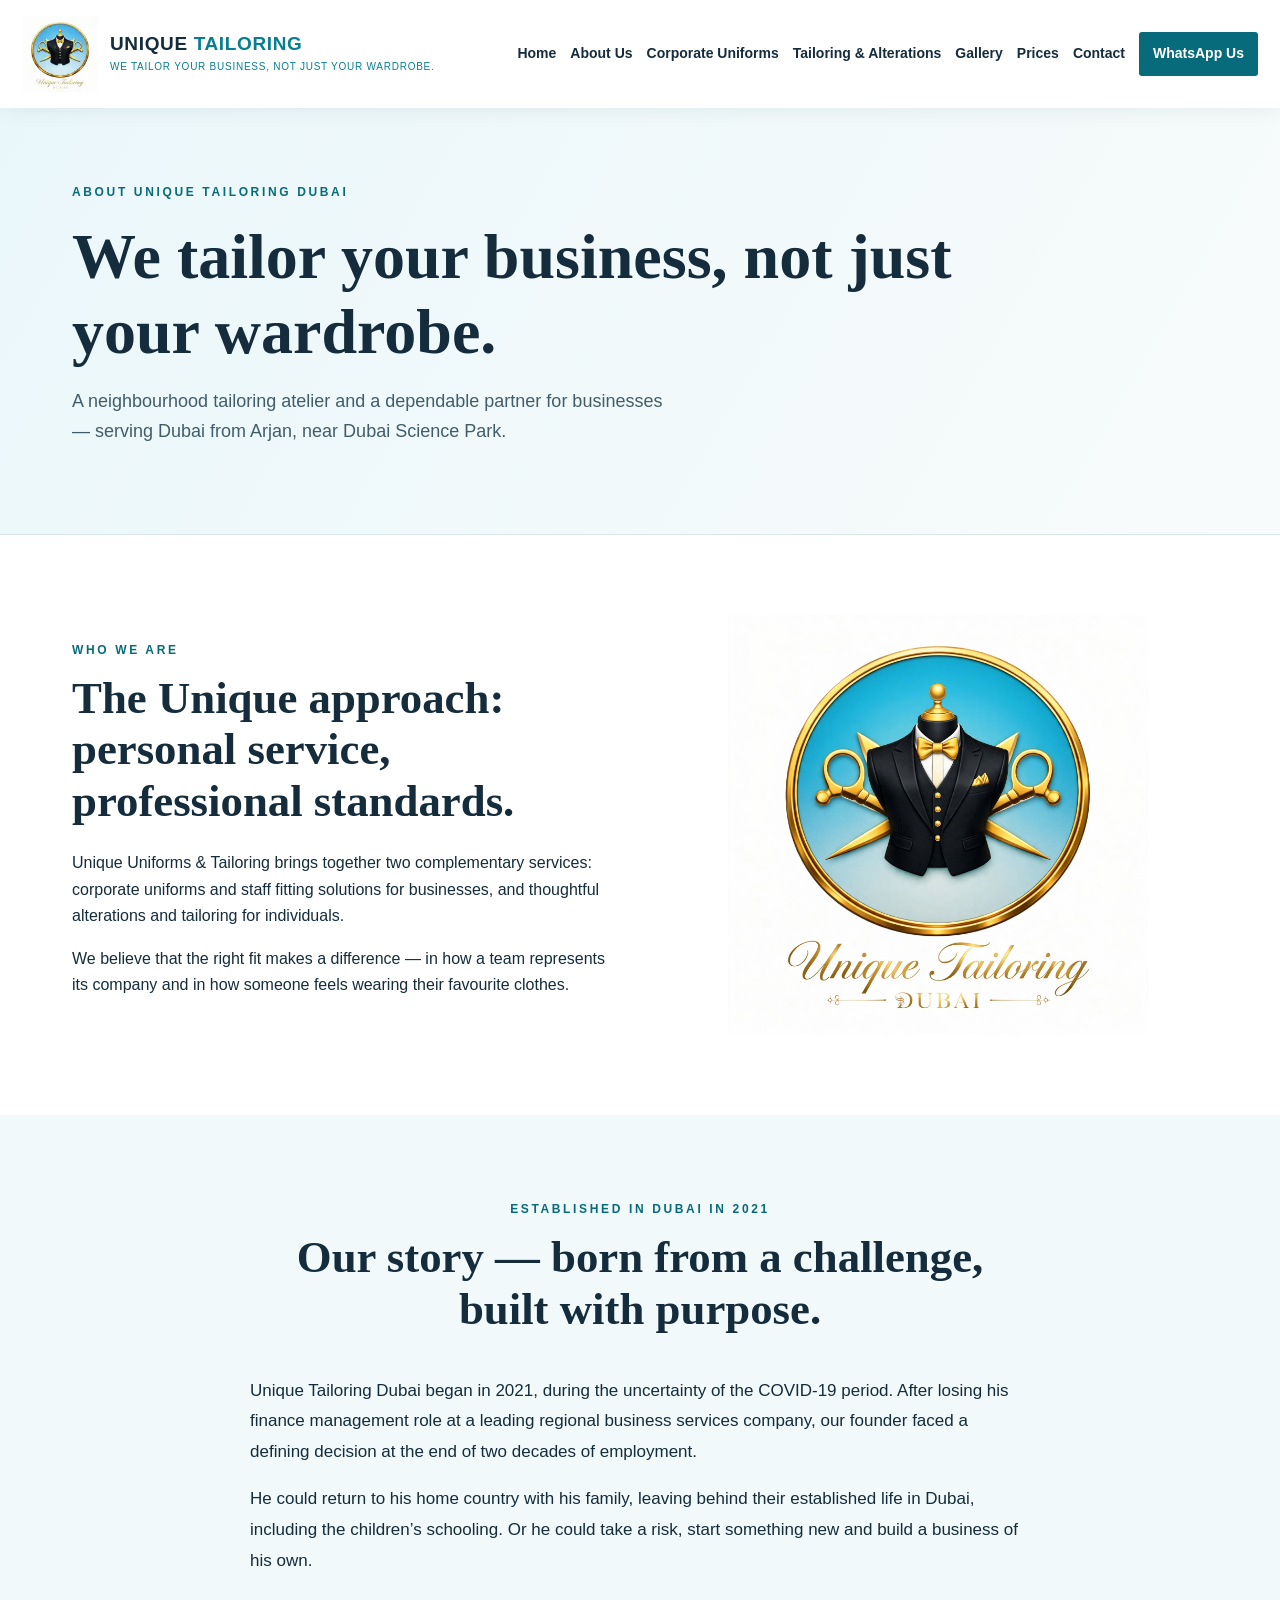
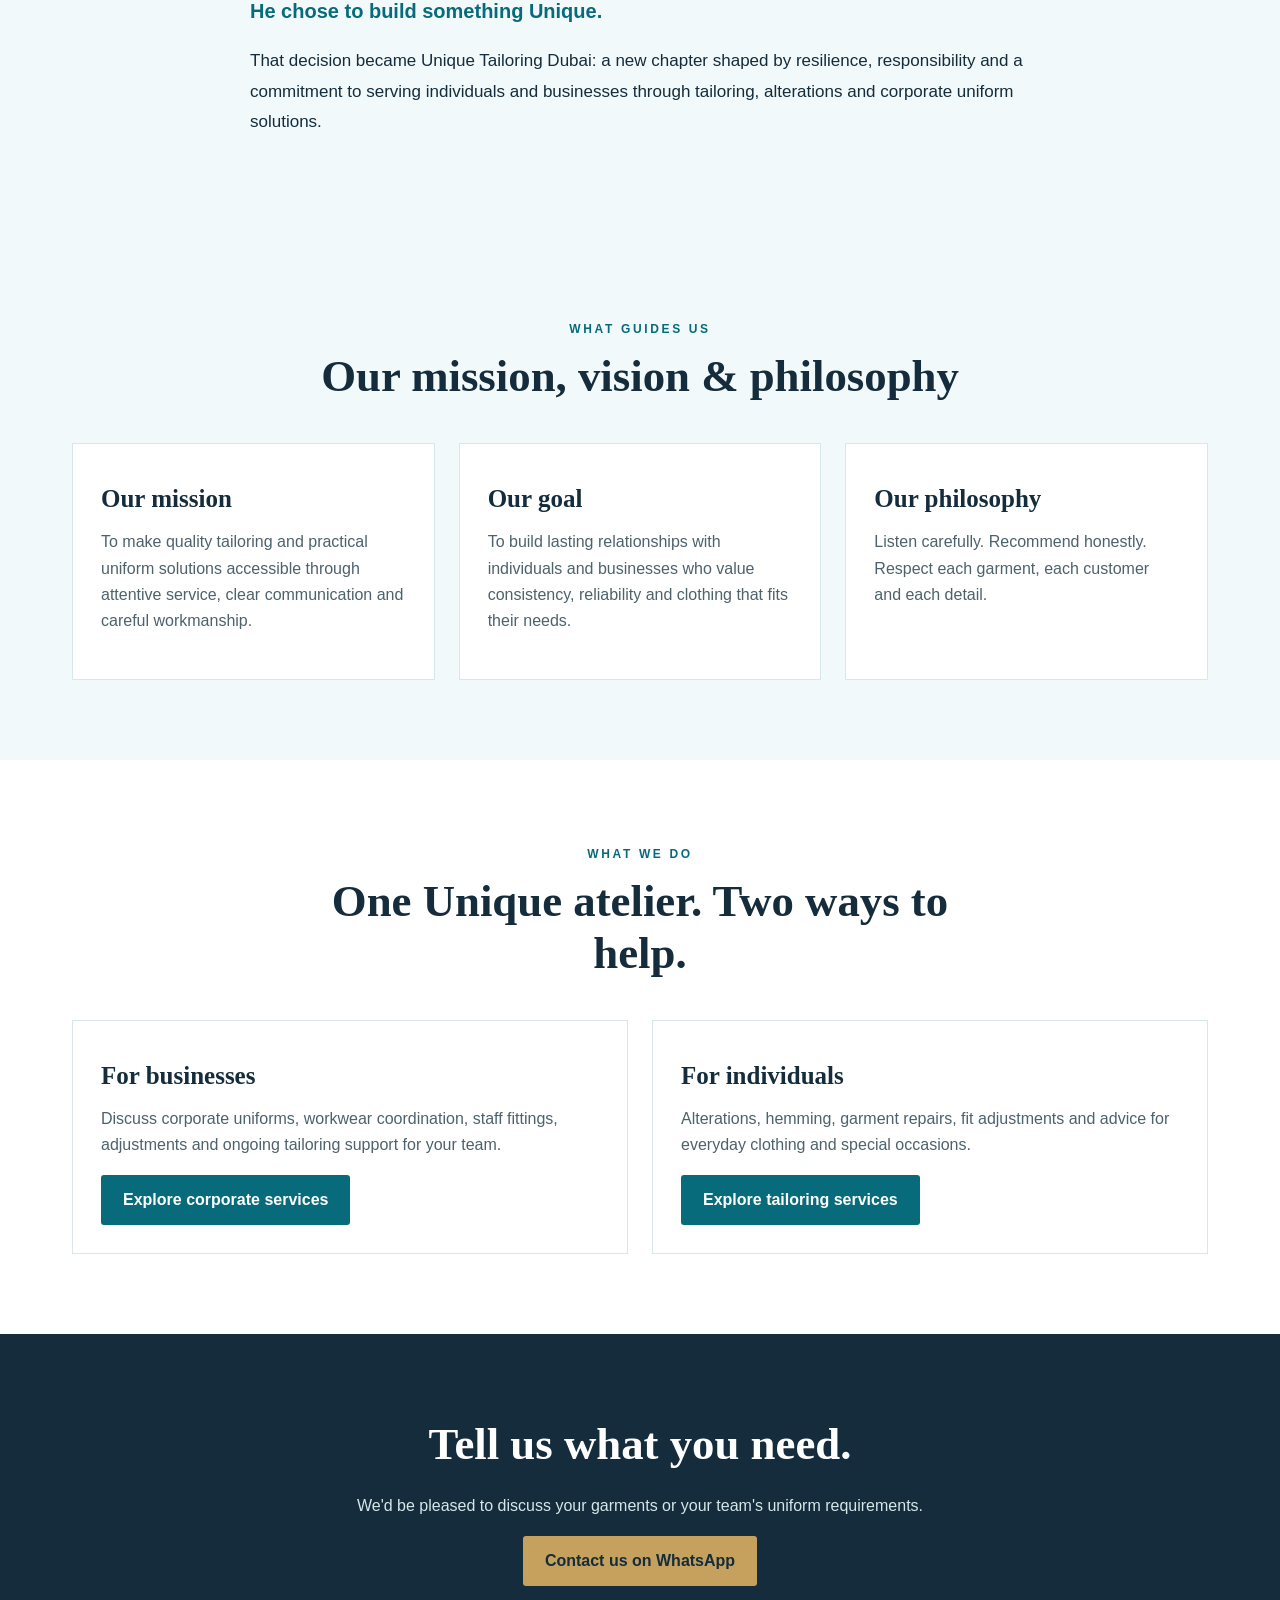
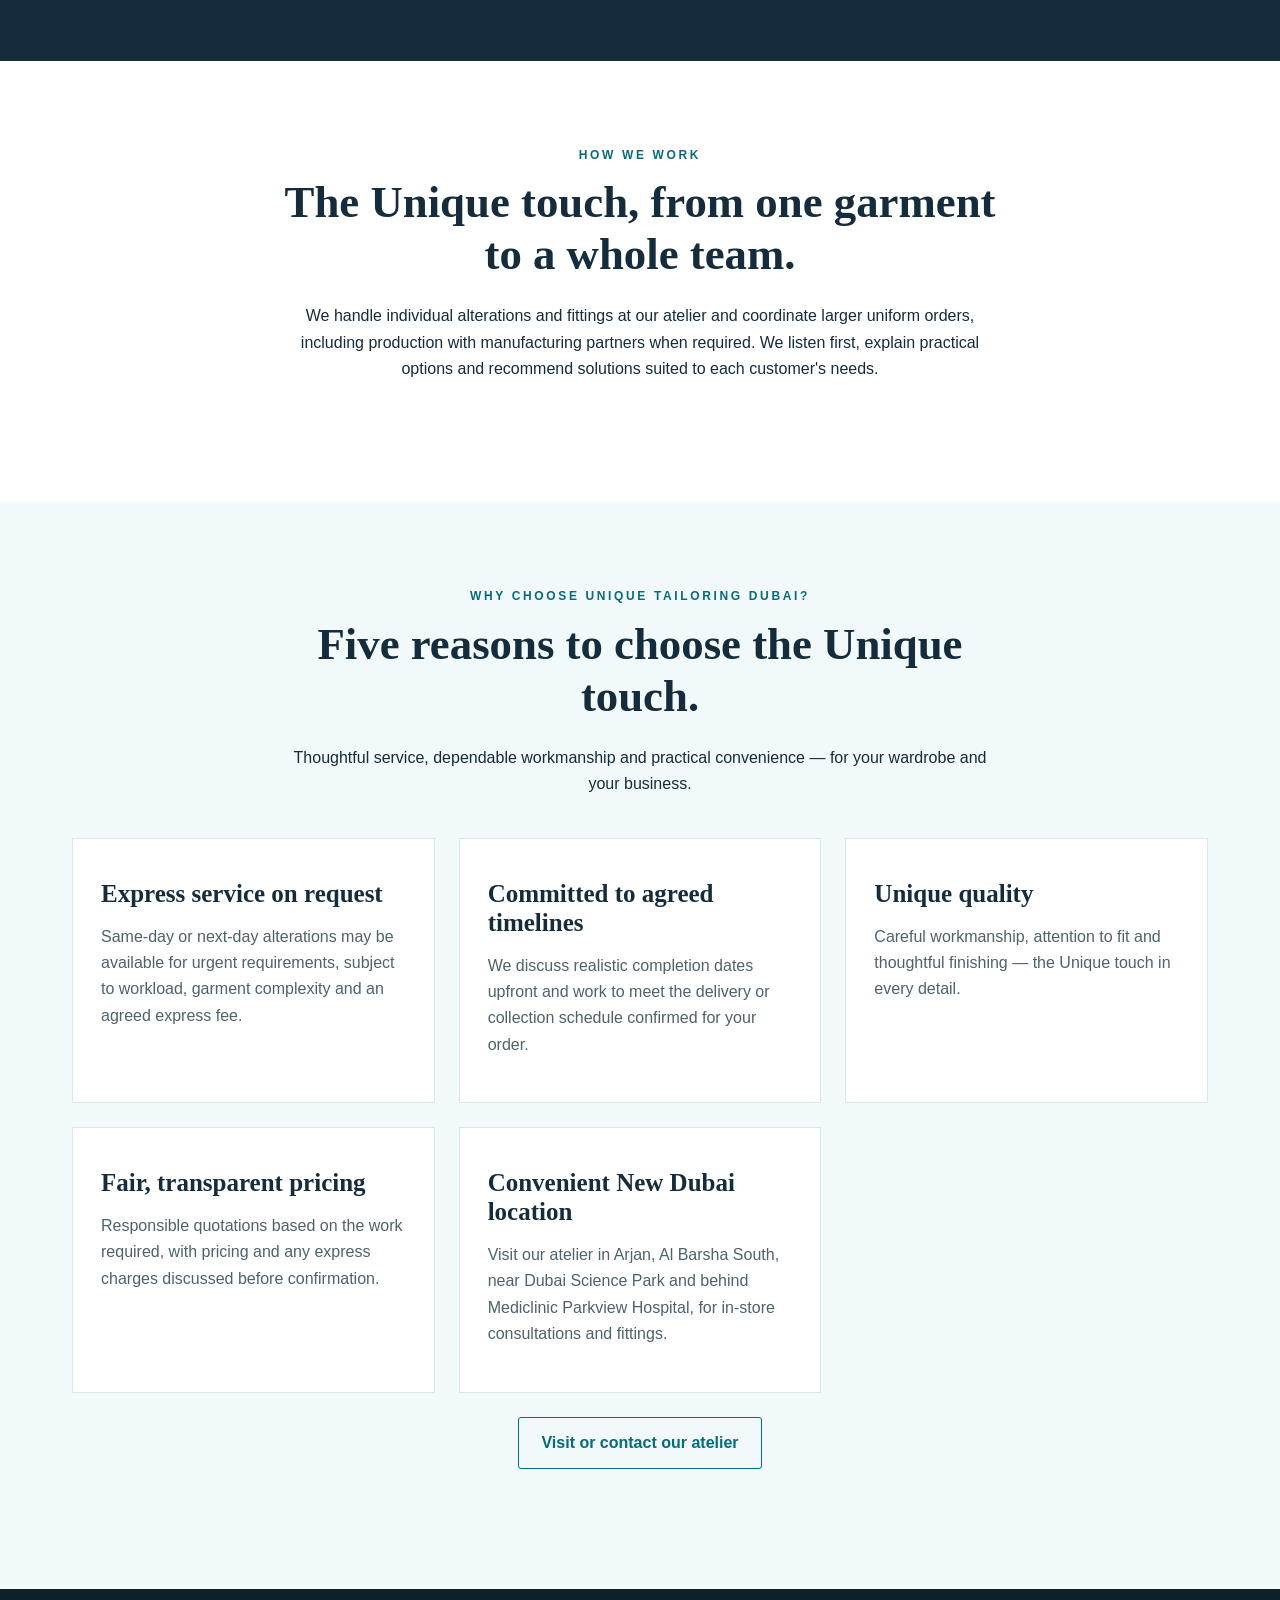
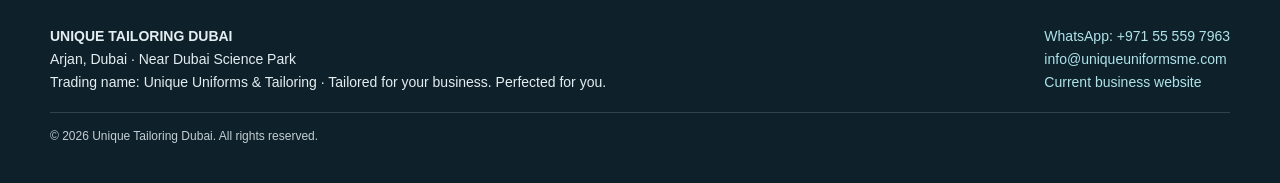
==== commit cc31c185: "Load visible brand logo eagerly for faster initial rendering" ====
--- a/about.html
+++ b/about.html
@@ -1 +1 @@
-<!doctype html><html lang="en"><head><meta charset="utf-8"><meta name="viewport" content="width=device-width,initial-scale=1"><meta name="description" content="Learn about Unique Uniforms & Tailoring in Arjan, Dubai."><title>About Us | Unique Tailoring Dubai</title><link rel="stylesheet" href="style.css"><meta name="robots" content="noindex,nofollow"><meta property="og:type" content="website"><meta property="og:site_name" content="Unique Tailoring Dubai"><meta property="og:title" content="About Us | Unique Tailoring Dubai"><meta property="og:description" content="Learn about Unique Uniforms &amp; Tailoring in Arjan, Dubai."><meta property="og:url" content="https://uniqueuniformsdubai.github.io/Unique-Tailoring-Preview-/about.html"><meta property="og:image" content="https://uniqueuniformsdubai.github.io/Unique-Tailoring-Preview-/atelier-reception-wide.webp"><meta name="twitter:card" content="summary_large_image"><link rel="icon" type="image/webp" href="assets/unique-tailoring-logo.webp"></head><body><header><div class="nav"><a class="brand brand-with-logo" href="index.html"><img src="assets/unique-tailoring-logo.webp" alt="Unique Tailoring Dubai logo" width="76" height="76" loading="lazy"><span class="brand-copy"><span>UNIQUE <span style="color:#087f91">TAILORING</span></span><small>WE TAILOR YOUR BUSINESS, NOT JUST YOUR WARDROBE.</small></span></a><button class="mobile-menu-toggle" type="button" aria-label="Open navigation" aria-expanded="false" aria-controls="site-links" onclick="var n=document.getElementById('site-links');var o=n.classList.toggle('is-open');this.setAttribute('aria-expanded',String(o));this.setAttribute('aria-label',o?'Close navigation':'Open navigation')">☰ <span>Menu</span></button><nav class="links" id="site-links"><a href="index.html">Home</a><a href="about.html">About Us</a><a href="corporate.html">Corporate Uniforms</a><a href="tailoring.html">Tailoring & Alterations</a><a href="gallery.html">Gallery</a><a href="prices.html">Prices</a><a href="contact.html">Contact</a><a class="btn" href="https://wa.me/971555597963" target="_blank" rel="noopener">WhatsApp Us</a></nav></div></header><main><section class="interior-hero"><div class="wrap"><span class="eyebrow">About Unique Tailoring Dubai</span><h1>We tailor your business, not just your wardrobe.</h1><p class="lead">A neighbourhood tailoring atelier and a dependable partner for businesses — serving Dubai from Arjan, near Dubai Science Park.</p></div></section><section class="wrap split"><div><span class="eyebrow">Who we are</span><h2>The Unique approach: personal service, professional standards.</h2><p>Unique Uniforms & Tailoring brings together two complementary services: corporate uniforms and staff fitting solutions for businesses, and thoughtful alterations and tailoring for individuals.</p><p>We believe that the right fit makes a difference — in how a team represents its company and in how someone feels wearing their favourite clothes.</p></div><img src="818365613_2245758782633409_8934977330830668248_n.webp" alt="Unique Tailoring Dubai brand emblem" class="about-logo" loading="eager" decoding="async"></section><section class="soft" id="our-story"><div class="wrap"><div class="center"><span class="eyebrow">Established in Dubai in 2021</span><h2>Our story — born from a challenge, built with purpose.</h2></div><div class="story-content"><p>Unique Tailoring Dubai began in 2021, during the uncertainty of the COVID-19 period. After losing his finance management role at a leading regional business services company, our founder faced a defining decision at the end of two decades of employment.</p><p>He could return to his home country with his family, leaving behind their established life in Dubai, including the children’s schooling. Or he could take a risk, start something new and build a business of his own.</p><p><strong>He chose to build something Unique.</strong></p><p>That decision became Unique Tailoring Dubai: a new chapter shaped by resilience, responsibility and a commitment to serving individuals and businesses through tailoring, alterations and corporate uniform solutions.</p></div></div></section><section class="soft"><div class="wrap"><div class="center"><span class="eyebrow">What guides us</span><h2>Our mission, vision & philosophy</h2></div><div class="cards"><article class="card"><div class="inside"><h3>Our mission</h3><p>To make quality tailoring and practical uniform solutions accessible through attentive service, clear communication and careful workmanship.</p></div></article><article class="card"><div class="inside"><h3>Our goal</h3><p>To build lasting relationships with individuals and businesses who value consistency, reliability and clothing that fits their needs.</p></div></article><article class="card"><div class="inside"><h3>Our philosophy</h3><p>Listen carefully. Recommend honestly. Respect each garment, each customer and each detail.</p></div></article></div></div></section><section class="wrap"><div class="center"><span class="eyebrow">What we do</span><h2>One Unique atelier. Two ways to help.</h2></div><div class="cards two"><article class="card"><div class="inside"><h3>For businesses</h3><p>Discuss corporate uniforms, workwear coordination, staff fittings, adjustments and ongoing tailoring support for your team.</p><a class="btn" href="corporate.html">Explore corporate services</a></div></article><article class="card"><div class="inside"><h3>For individuals</h3><p>Alterations, hemming, garment repairs, fit adjustments and advice for everyday clothing and special occasions.</p><a class="btn" href="tailoring.html">Explore tailoring services</a></div></article></div></section><section class="cta"><h2>Tell us what you need.</h2><p>We'd be pleased to discuss your garments or your team's uniform requirements.</p><a class="btn gold" href="https://wa.me/971555597963">Contact us on WhatsApp</a></section><section class="wrap"><div class="center"><span class="eyebrow">How we work</span><h2>The Unique touch, from one garment to a whole team.</h2><p>We handle individual alterations and fittings at our atelier and coordinate larger uniform orders, including production with manufacturing partners when required. We listen first, explain practical options and recommend solutions suited to each customer's needs.</p></div></section><section class="soft" id="why-choose-us"><div class="wrap"><div class="center"><span class="eyebrow">Why choose Unique Tailoring Dubai?</span><h2>Five reasons to choose the Unique touch.</h2><p>Thoughtful service, dependable workmanship and practical convenience — for your wardrobe and your business.</p></div><div class="cards"><article class="card"><div class="inside"><h3>Express service on request</h3><p>Same-day or next-day alterations may be available for urgent requirements, subject to workload, garment complexity and an agreed express fee.</p></div></article><article class="card"><div class="inside"><h3>Committed to agreed timelines</h3><p>We discuss realistic completion dates upfront and work to meet the delivery or collection schedule confirmed for your order.</p></div></article><article class="card"><div class="inside"><h3>Unique quality</h3><p>Careful workmanship, attention to fit and thoughtful finishing — the Unique touch in every detail.</p></div></article><article class="card"><div class="inside"><h3>Fair, transparent pricing</h3><p>Responsible quotations based on the work required, with pricing and any express charges discussed before confirmation.</p></div></article><article class="card"><div class="inside"><h3>Convenient New Dubai location</h3><p>Visit our atelier in Arjan, Al Barsha South, near Dubai Science Park and behind Mediclinic Parkview Hospital, for in-store consultations and fittings.</p></div></article></div><div class="center" style="margin-top:24px"><a class="btn outline" href="contact.html">Visit or contact our atelier</a></div></div></section></main><footer><div class="foot"><div><strong>UNIQUE TAILORING DUBAI</strong><div>Arjan, Dubai · Near Dubai Science Park</div><div>Trading name: Unique Uniforms &amp; Tailoring · Tailored for your business. Perfected for you.</div></div><div><a href="https://wa.me/971555597963">WhatsApp: +971 55 559 7963</a><div><a href="mailto:info@uniqueuniformsme.com">info@uniqueuniformsme.com</a></div><div><a href="https://uniqueuniformsme.com">Current business website</a></div></div></div><div class="footer-copyright">© 2026 Unique Tailoring Dubai. All rights reserved.</div></footer></body></html>+<!doctype html><html lang="en"><head><meta charset="utf-8"><meta name="viewport" content="width=device-width,initial-scale=1"><meta name="description" content="Learn about Unique Uniforms & Tailoring in Arjan, Dubai."><title>About Us | Unique Tailoring Dubai</title><link rel="stylesheet" href="style.css"><meta name="robots" content="noindex,nofollow"><meta property="og:type" content="website"><meta property="og:site_name" content="Unique Tailoring Dubai"><meta property="og:title" content="About Us | Unique Tailoring Dubai"><meta property="og:description" content="Learn about Unique Uniforms &amp; Tailoring in Arjan, Dubai."><meta property="og:url" content="https://uniqueuniformsdubai.github.io/Unique-Tailoring-Preview-/about.html"><meta property="og:image" content="https://uniqueuniformsdubai.github.io/Unique-Tailoring-Preview-/atelier-reception-wide.webp"><meta name="twitter:card" content="summary_large_image"><link rel="icon" type="image/webp" href="assets/unique-tailoring-logo.webp"></head><body><header><div class="nav"><a class="brand brand-with-logo" href="index.html"><img src="assets/unique-tailoring-logo.webp" alt="Unique Tailoring Dubai logo" width="76" height="76" loading="eager"><span class="brand-copy"><span>UNIQUE <span style="color:#087f91">TAILORING</span></span><small>WE TAILOR YOUR BUSINESS, NOT JUST YOUR WARDROBE.</small></span></a><button class="mobile-menu-toggle" type="button" aria-label="Open navigation" aria-expanded="false" aria-controls="site-links" onclick="var n=document.getElementById('site-links');var o=n.classList.toggle('is-open');this.setAttribute('aria-expanded',String(o));this.setAttribute('aria-label',o?'Close navigation':'Open navigation')">☰ <span>Menu</span></button><nav class="links" id="site-links"><a href="index.html">Home</a><a href="about.html">About Us</a><a href="corporate.html">Corporate Uniforms</a><a href="tailoring.html">Tailoring & Alterations</a><a href="gallery.html">Gallery</a><a href="prices.html">Prices</a><a href="contact.html">Contact</a><a class="btn" href="https://wa.me/971555597963" target="_blank" rel="noopener">WhatsApp Us</a></nav></div></header><main><section class="interior-hero"><div class="wrap"><span class="eyebrow">About Unique Tailoring Dubai</span><h1>We tailor your business, not just your wardrobe.</h1><p class="lead">A neighbourhood tailoring atelier and a dependable partner for businesses — serving Dubai from Arjan, near Dubai Science Park.</p></div></section><section class="wrap split"><div><span class="eyebrow">Who we are</span><h2>The Unique approach: personal service, professional standards.</h2><p>Unique Uniforms & Tailoring brings together two complementary services: corporate uniforms and staff fitting solutions for businesses, and thoughtful alterations and tailoring for individuals.</p><p>We believe that the right fit makes a difference — in how a team represents its company and in how someone feels wearing their favourite clothes.</p></div><img src="818365613_2245758782633409_8934977330830668248_n.webp" alt="Unique Tailoring Dubai brand emblem" class="about-logo" loading="eager" decoding="async"></section><section class="soft" id="our-story"><div class="wrap"><div class="center"><span class="eyebrow">Established in Dubai in 2021</span><h2>Our story — born from a challenge, built with purpose.</h2></div><div class="story-content"><p>Unique Tailoring Dubai began in 2021, during the uncertainty of the COVID-19 period. After losing his finance management role at a leading regional business services company, our founder faced a defining decision at the end of two decades of employment.</p><p>He could return to his home country with his family, leaving behind their established life in Dubai, including the children’s schooling. Or he could take a risk, start something new and build a business of his own.</p><p><strong>He chose to build something Unique.</strong></p><p>That decision became Unique Tailoring Dubai: a new chapter shaped by resilience, responsibility and a commitment to serving individuals and businesses through tailoring, alterations and corporate uniform solutions.</p></div></div></section><section class="soft"><div class="wrap"><div class="center"><span class="eyebrow">What guides us</span><h2>Our mission, vision & philosophy</h2></div><div class="cards"><article class="card"><div class="inside"><h3>Our mission</h3><p>To make quality tailoring and practical uniform solutions accessible through attentive service, clear communication and careful workmanship.</p></div></article><article class="card"><div class="inside"><h3>Our goal</h3><p>To build lasting relationships with individuals and businesses who value consistency, reliability and clothing that fits their needs.</p></div></article><article class="card"><div class="inside"><h3>Our philosophy</h3><p>Listen carefully. Recommend honestly. Respect each garment, each customer and each detail.</p></div></article></div></div></section><section class="wrap"><div class="center"><span class="eyebrow">What we do</span><h2>One Unique atelier. Two ways to help.</h2></div><div class="cards two"><article class="card"><div class="inside"><h3>For businesses</h3><p>Discuss corporate uniforms, workwear coordination, staff fittings, adjustments and ongoing tailoring support for your team.</p><a class="btn" href="corporate.html">Explore corporate services</a></div></article><article class="card"><div class="inside"><h3>For individuals</h3><p>Alterations, hemming, garment repairs, fit adjustments and advice for everyday clothing and special occasions.</p><a class="btn" href="tailoring.html">Explore tailoring services</a></div></article></div></section><section class="cta"><h2>Tell us what you need.</h2><p>We'd be pleased to discuss your garments or your team's uniform requirements.</p><a class="btn gold" href="https://wa.me/971555597963">Contact us on WhatsApp</a></section><section class="wrap"><div class="center"><span class="eyebrow">How we work</span><h2>The Unique touch, from one garment to a whole team.</h2><p>We handle individual alterations and fittings at our atelier and coordinate larger uniform orders, including production with manufacturing partners when required. We listen first, explain practical options and recommend solutions suited to each customer's needs.</p></div></section><section class="soft" id="why-choose-us"><div class="wrap"><div class="center"><span class="eyebrow">Why choose Unique Tailoring Dubai?</span><h2>Five reasons to choose the Unique touch.</h2><p>Thoughtful service, dependable workmanship and practical convenience — for your wardrobe and your business.</p></div><div class="cards"><article class="card"><div class="inside"><h3>Express service on request</h3><p>Same-day or next-day alterations may be available for urgent requirements, subject to workload, garment complexity and an agreed express fee.</p></div></article><article class="card"><div class="inside"><h3>Committed to agreed timelines</h3><p>We discuss realistic completion dates upfront and work to meet the delivery or collection schedule confirmed for your order.</p></div></article><article class="card"><div class="inside"><h3>Unique quality</h3><p>Careful workmanship, attention to fit and thoughtful finishing — the Unique touch in every detail.</p></div></article><article class="card"><div class="inside"><h3>Fair, transparent pricing</h3><p>Responsible quotations based on the work required, with pricing and any express charges discussed before confirmation.</p></div></article><article class="card"><div class="inside"><h3>Convenient New Dubai location</h3><p>Visit our atelier in Arjan, Al Barsha South, near Dubai Science Park and behind Mediclinic Parkview Hospital, for in-store consultations and fittings.</p></div></article></div><div class="center" style="margin-top:24px"><a class="btn outline" href="contact.html">Visit or contact our atelier</a></div></div></section></main><footer><div class="foot"><div><strong>UNIQUE TAILORING DUBAI</strong><div>Arjan, Dubai · Near Dubai Science Park</div><div>Trading name: Unique Uniforms &amp; Tailoring · Tailored for your business. Perfected for you.</div></div><div><a href="https://wa.me/971555597963">WhatsApp: +971 55 559 7963</a><div><a href="mailto:info@uniqueuniformsme.com">info@uniqueuniformsme.com</a></div><div><a href="https://uniqueuniformsme.com">Current business website</a></div></div></div><div class="footer-copyright">© 2026 Unique Tailoring Dubai. All rights reserved.</div></footer></body></html>
--- a/style.css
+++ b/style.css
@@ -34,3 +34,14 @@
 
 /* Gallery: preserve full images and collection artwork labels */
 .photo-item img{object-fit:contain;background:#f4f6f7}.collection-artwork .photo-item img{object-fit:contain}.review-card .note{color:#405864}
+
+/* Final preview refinements: no cropping of original work on any viewport */
+.photo-item img{width:100%;height:auto;aspect-ratio:4/5;object-fit:contain;object-position:center;background:#f5f7f8}
+@media(max-width:760px){.photo-item img{width:100%;height:auto;aspect-ratio:4/5;object-fit:contain}}
+.collection-artwork .photo-item img{aspect-ratio:auto;max-height:420px;object-fit:contain}
+.footer-copyright{max-width:1180px;margin:18px auto 0;padding-top:14px;border-top:1px solid rgba(255,255,255,.18);font-size:12px;opacity:.85}
+
+/* Individual quotation links in the service price list */
+.quote-price{display:inline-block;max-width:180px;text-align:right;font-weight:700;font-size:13px;line-height:1.45;color:#087f91;text-decoration:underline;text-underline-offset:3px}
+.quote-price:hover,.quote-price:focus-visible{color:#064e60}
+@media(max-width:520px){.quote-price{max-width:140px;font-size:12px}}
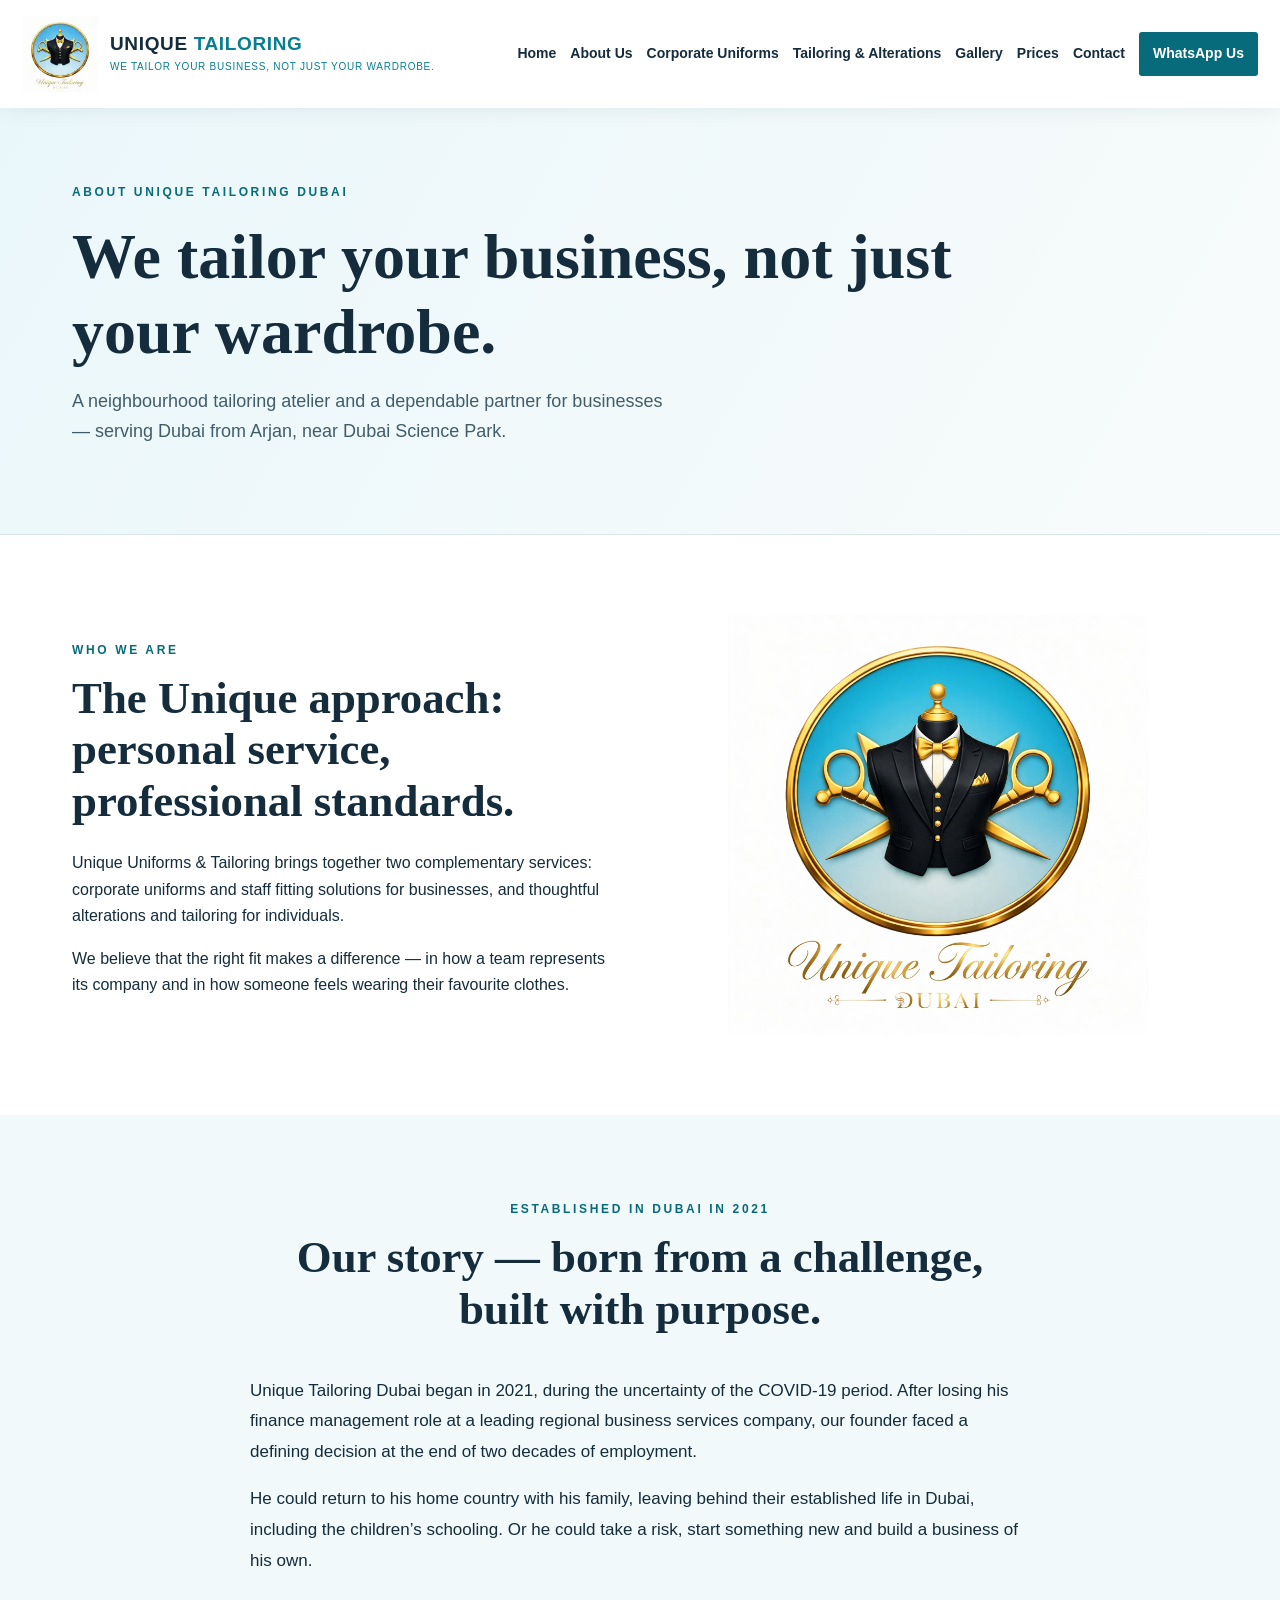
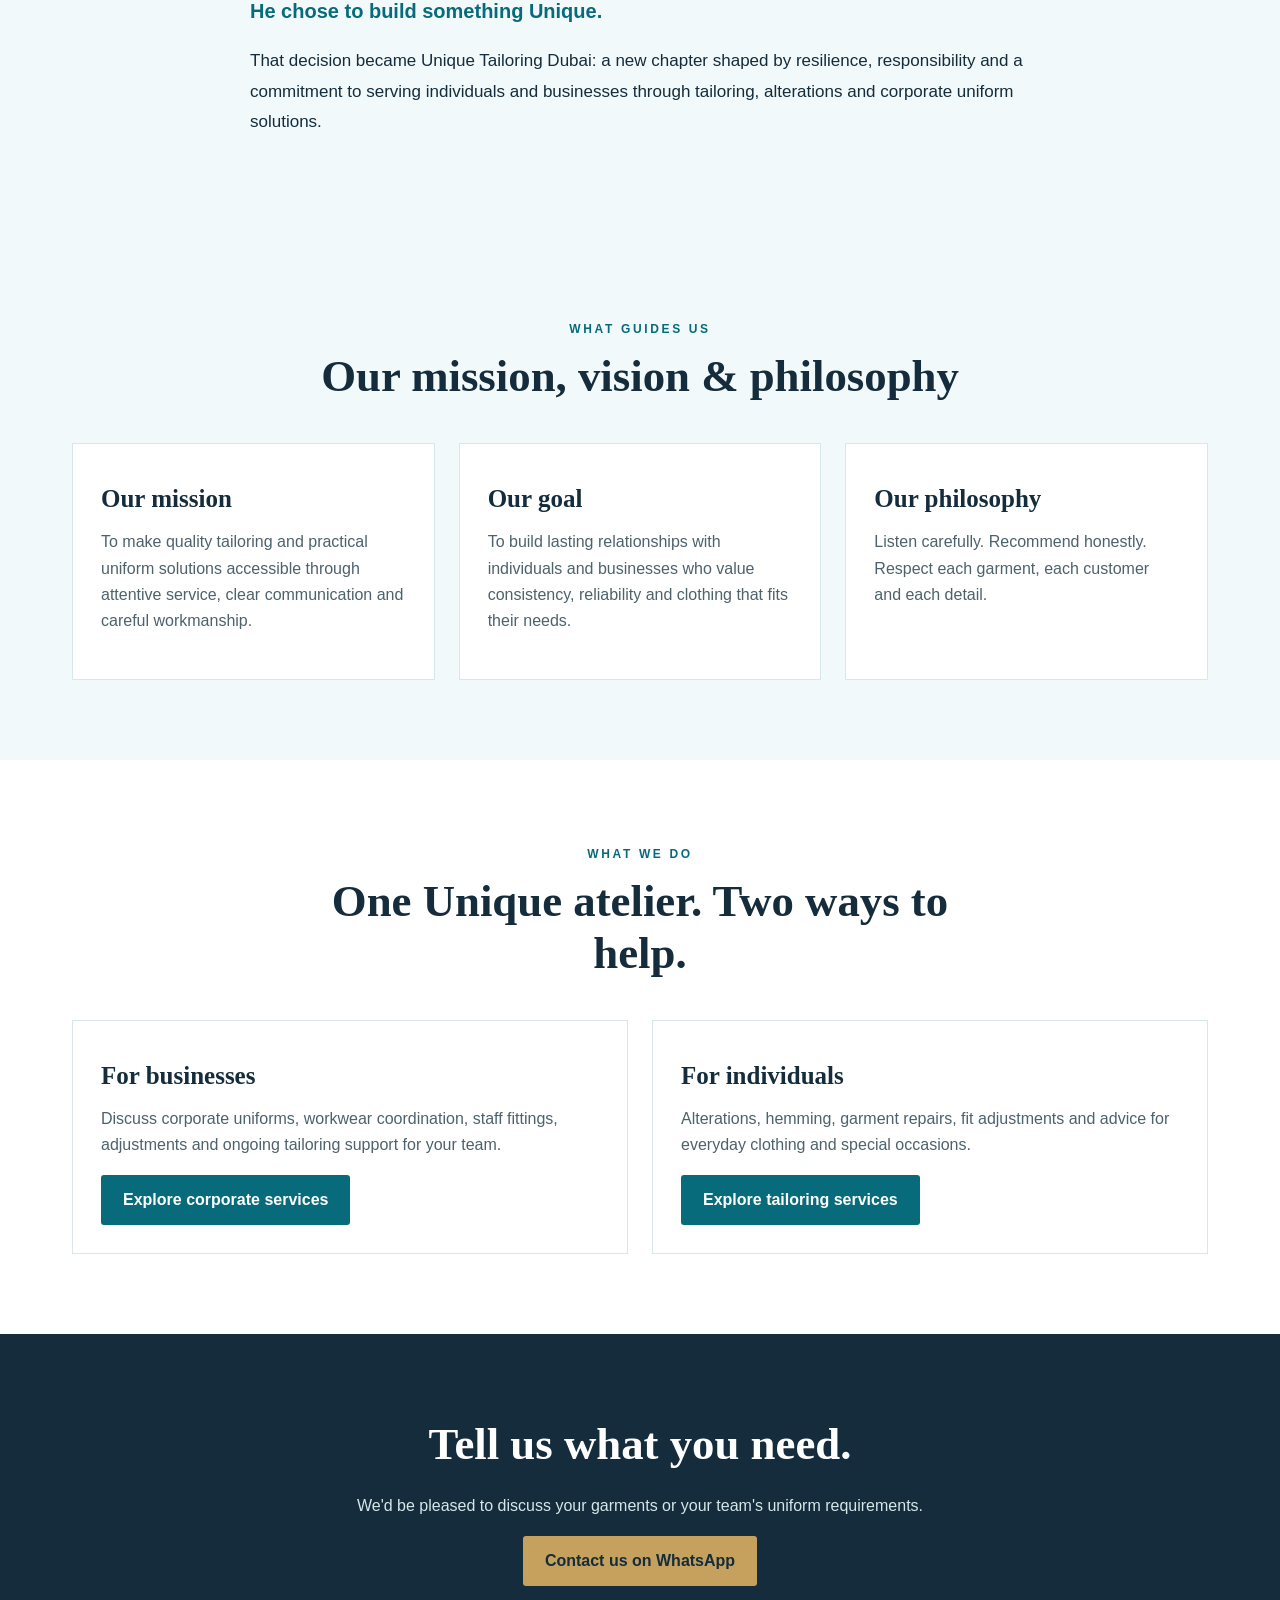
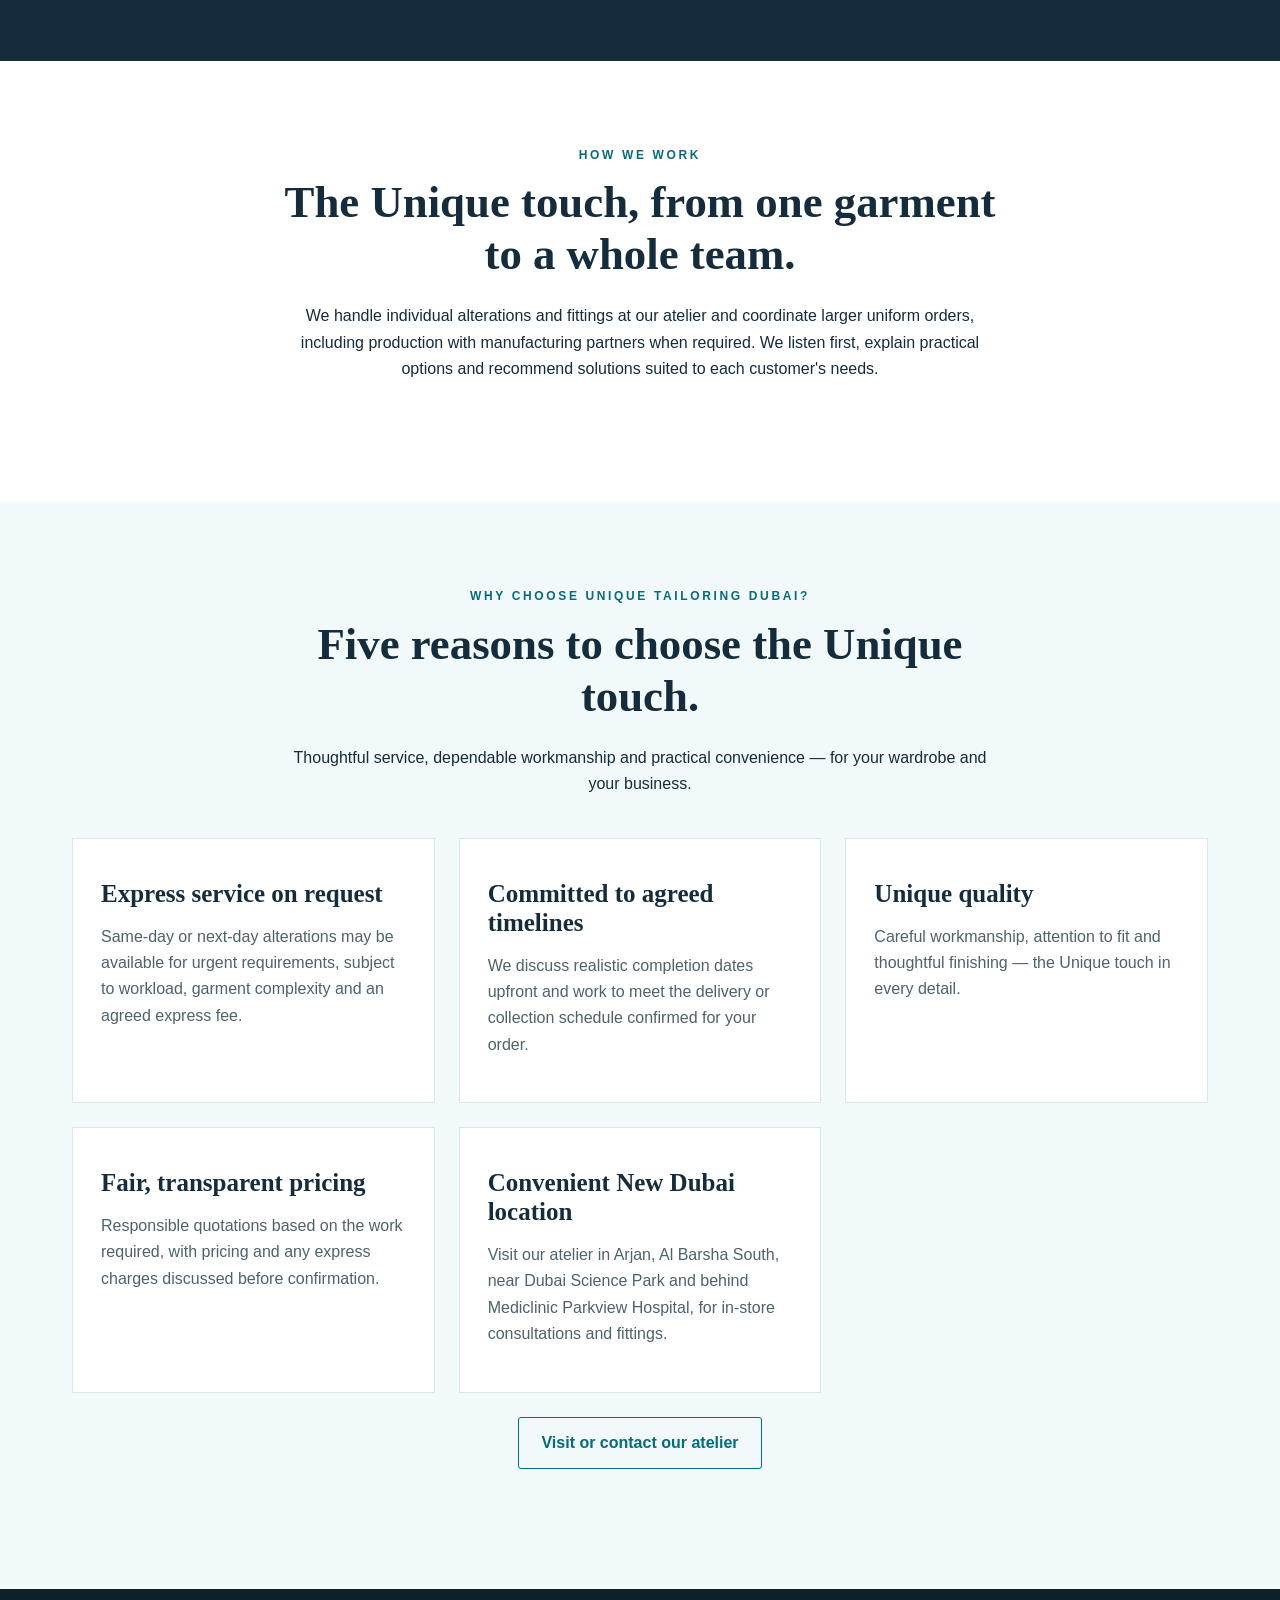
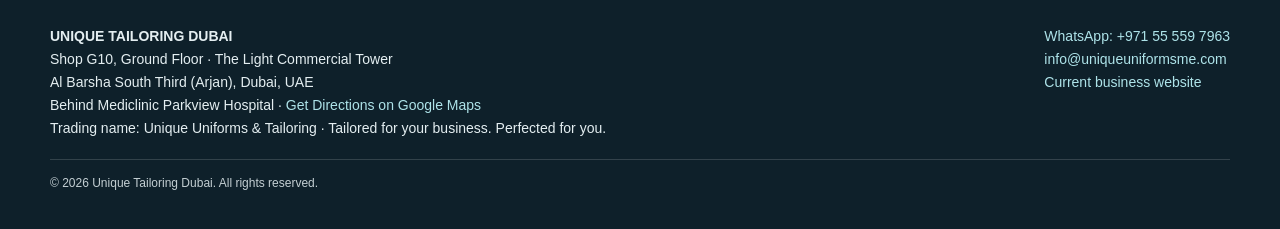
==== commit 6068ae3d: "Add atelier arrival guide, full G10 address and building photographs" ====
--- a/about.html
+++ b/about.html
@@ -1 +1 @@
-<!doctype html><html lang="en"><head><meta charset="utf-8"><meta name="viewport" content="width=device-width,initial-scale=1"><meta name="description" content="Learn about Unique Uniforms & Tailoring in Arjan, Dubai."><title>About Us | Unique Tailoring Dubai</title><link rel="stylesheet" href="style.css"><meta name="robots" content="noindex,nofollow"><meta property="og:type" content="website"><meta property="og:site_name" content="Unique Tailoring Dubai"><meta property="og:title" content="About Us | Unique Tailoring Dubai"><meta property="og:description" content="Learn about Unique Uniforms &amp; Tailoring in Arjan, Dubai."><meta property="og:url" content="https://uniqueuniformsdubai.github.io/Unique-Tailoring-Preview-/about.html"><meta property="og:image" content="https://uniqueuniformsdubai.github.io/Unique-Tailoring-Preview-/atelier-reception-wide.webp"><meta name="twitter:card" content="summary_large_image"><link rel="icon" type="image/webp" href="assets/unique-tailoring-logo.webp"></head><body><header><div class="nav"><a class="brand brand-with-logo" href="index.html"><img src="assets/unique-tailoring-logo.webp" alt="Unique Tailoring Dubai logo" width="76" height="76" loading="eager"><span class="brand-copy"><span>UNIQUE <span style="color:#087f91">TAILORING</span></span><small>WE TAILOR YOUR BUSINESS, NOT JUST YOUR WARDROBE.</small></span></a><button class="mobile-menu-toggle" type="button" aria-label="Open navigation" aria-expanded="false" aria-controls="site-links" onclick="var n=document.getElementById('site-links');var o=n.classList.toggle('is-open');this.setAttribute('aria-expanded',String(o));this.setAttribute('aria-label',o?'Close navigation':'Open navigation')">☰ <span>Menu</span></button><nav class="links" id="site-links"><a href="index.html">Home</a><a href="about.html">About Us</a><a href="corporate.html">Corporate Uniforms</a><a href="tailoring.html">Tailoring & Alterations</a><a href="gallery.html">Gallery</a><a href="prices.html">Prices</a><a href="contact.html">Contact</a><a class="btn" href="https://wa.me/971555597963" target="_blank" rel="noopener">WhatsApp Us</a></nav></div></header><main><section class="interior-hero"><div class="wrap"><span class="eyebrow">About Unique Tailoring Dubai</span><h1>We tailor your business, not just your wardrobe.</h1><p class="lead">A neighbourhood tailoring atelier and a dependable partner for businesses — serving Dubai from Arjan, near Dubai Science Park.</p></div></section><section class="wrap split"><div><span class="eyebrow">Who we are</span><h2>The Unique approach: personal service, professional standards.</h2><p>Unique Uniforms & Tailoring brings together two complementary services: corporate uniforms and staff fitting solutions for businesses, and thoughtful alterations and tailoring for individuals.</p><p>We believe that the right fit makes a difference — in how a team represents its company and in how someone feels wearing their favourite clothes.</p></div><img src="818365613_2245758782633409_8934977330830668248_n.webp" alt="Unique Tailoring Dubai brand emblem" class="about-logo" loading="eager" decoding="async"></section><section class="soft" id="our-story"><div class="wrap"><div class="center"><span class="eyebrow">Established in Dubai in 2021</span><h2>Our story — born from a challenge, built with purpose.</h2></div><div class="story-content"><p>Unique Tailoring Dubai began in 2021, during the uncertainty of the COVID-19 period. After losing his finance management role at a leading regional business services company, our founder faced a defining decision at the end of two decades of employment.</p><p>He could return to his home country with his family, leaving behind their established life in Dubai, including the children’s schooling. Or he could take a risk, start something new and build a business of his own.</p><p><strong>He chose to build something Unique.</strong></p><p>That decision became Unique Tailoring Dubai: a new chapter shaped by resilience, responsibility and a commitment to serving individuals and businesses through tailoring, alterations and corporate uniform solutions.</p></div></div></section><section class="soft"><div class="wrap"><div class="center"><span class="eyebrow">What guides us</span><h2>Our mission, vision & philosophy</h2></div><div class="cards"><article class="card"><div class="inside"><h3>Our mission</h3><p>To make quality tailoring and practical uniform solutions accessible through attentive service, clear communication and careful workmanship.</p></div></article><article class="card"><div class="inside"><h3>Our goal</h3><p>To build lasting relationships with individuals and businesses who value consistency, reliability and clothing that fits their needs.</p></div></article><article class="card"><div class="inside"><h3>Our philosophy</h3><p>Listen carefully. Recommend honestly. Respect each garment, each customer and each detail.</p></div></article></div></div></section><section class="wrap"><div class="center"><span class="eyebrow">What we do</span><h2>One Unique atelier. Two ways to help.</h2></div><div class="cards two"><article class="card"><div class="inside"><h3>For businesses</h3><p>Discuss corporate uniforms, workwear coordination, staff fittings, adjustments and ongoing tailoring support for your team.</p><a class="btn" href="corporate.html">Explore corporate services</a></div></article><article class="card"><div class="inside"><h3>For individuals</h3><p>Alterations, hemming, garment repairs, fit adjustments and advice for everyday clothing and special occasions.</p><a class="btn" href="tailoring.html">Explore tailoring services</a></div></article></div></section><section class="cta"><h2>Tell us what you need.</h2><p>We'd be pleased to discuss your garments or your team's uniform requirements.</p><a class="btn gold" href="https://wa.me/971555597963">Contact us on WhatsApp</a></section><section class="wrap"><div class="center"><span class="eyebrow">How we work</span><h2>The Unique touch, from one garment to a whole team.</h2><p>We handle individual alterations and fittings at our atelier and coordinate larger uniform orders, including production with manufacturing partners when required. We listen first, explain practical options and recommend solutions suited to each customer's needs.</p></div></section><section class="soft" id="why-choose-us"><div class="wrap"><div class="center"><span class="eyebrow">Why choose Unique Tailoring Dubai?</span><h2>Five reasons to choose the Unique touch.</h2><p>Thoughtful service, dependable workmanship and practical convenience — for your wardrobe and your business.</p></div><div class="cards"><article class="card"><div class="inside"><h3>Express service on request</h3><p>Same-day or next-day alterations may be available for urgent requirements, subject to workload, garment complexity and an agreed express fee.</p></div></article><article class="card"><div class="inside"><h3>Committed to agreed timelines</h3><p>We discuss realistic completion dates upfront and work to meet the delivery or collection schedule confirmed for your order.</p></div></article><article class="card"><div class="inside"><h3>Unique quality</h3><p>Careful workmanship, attention to fit and thoughtful finishing — the Unique touch in every detail.</p></div></article><article class="card"><div class="inside"><h3>Fair, transparent pricing</h3><p>Responsible quotations based on the work required, with pricing and any express charges discussed before confirmation.</p></div></article><article class="card"><div class="inside"><h3>Convenient New Dubai location</h3><p>Visit our atelier in Arjan, Al Barsha South, near Dubai Science Park and behind Mediclinic Parkview Hospital, for in-store consultations and fittings.</p></div></article></div><div class="center" style="margin-top:24px"><a class="btn outline" href="contact.html">Visit or contact our atelier</a></div></div></section></main><footer><div class="foot"><div><strong>UNIQUE TAILORING DUBAI</strong><div>Arjan, Dubai · Near Dubai Science Park</div><div>Trading name: Unique Uniforms &amp; Tailoring · Tailored for your business. Perfected for you.</div></div><div><a href="https://wa.me/971555597963">WhatsApp: +971 55 559 7963</a><div><a href="mailto:info@uniqueuniformsme.com">info@uniqueuniformsme.com</a></div><div><a href="https://uniqueuniformsme.com">Current business website</a></div></div></div><div class="footer-copyright">© 2026 Unique Tailoring Dubai. All rights reserved.</div></footer></body></html>+<!doctype html><html lang="en"><head><meta charset="utf-8"><meta name="viewport" content="width=device-width,initial-scale=1"><meta name="description" content="Learn about Unique Uniforms & Tailoring in Arjan, Dubai."><title>About Us | Unique Tailoring Dubai</title><link rel="stylesheet" href="style.css?v=20261113-location"><meta name="robots" content="noindex,nofollow"><meta property="og:type" content="website"><meta property="og:site_name" content="Unique Tailoring Dubai"><meta property="og:title" content="About Us | Unique Tailoring Dubai"><meta property="og:description" content="Learn about Unique Uniforms &amp; Tailoring in Arjan, Dubai."><meta property="og:url" content="https://uniqueuniformsdubai.github.io/Unique-Tailoring-Preview-/about.html"><meta property="og:image" content="https://uniqueuniformsdubai.github.io/Unique-Tailoring-Preview-/atelier-reception-wide.webp"><meta name="twitter:card" content="summary_large_image"><link rel="icon" type="image/webp" href="assets/unique-tailoring-logo.webp"></head><body><header><div class="nav"><a class="brand brand-with-logo" href="index.html"><img src="assets/unique-tailoring-logo.webp" alt="Unique Tailoring Dubai logo" width="76" height="76" loading="eager"><span class="brand-copy"><span>UNIQUE <span style="color:#087f91">TAILORING</span></span><small>WE TAILOR YOUR BUSINESS, NOT JUST YOUR WARDROBE.</small></span></a><button class="mobile-menu-toggle" type="button" aria-label="Open navigation" aria-expanded="false" aria-controls="site-links" onclick="var n=document.getElementById('site-links');var o=n.classList.toggle('is-open');this.setAttribute('aria-expanded',String(o));this.setAttribute('aria-label',o?'Close navigation':'Open navigation')">☰ <span>Menu</span></button><nav class="links" id="site-links"><a href="index.html">Home</a><a href="about.html">About Us</a><a href="corporate.html">Corporate Uniforms</a><a href="tailoring.html">Tailoring & Alterations</a><a href="gallery.html">Gallery</a><a href="prices.html">Prices</a><a href="contact.html">Contact</a><a class="btn" href="https://wa.me/971555597963" target="_blank" rel="noopener">WhatsApp Us</a></nav></div></header><main><section class="interior-hero"><div class="wrap"><span class="eyebrow">About Unique Tailoring Dubai</span><h1>We tailor your business, not just your wardrobe.</h1><p class="lead">A neighbourhood tailoring atelier and a dependable partner for businesses — serving Dubai from Arjan, near Dubai Science Park.</p></div></section><section class="wrap split"><div><span class="eyebrow">Who we are</span><h2>The Unique approach: personal service, professional standards.</h2><p>Unique Uniforms & Tailoring brings together two complementary services: corporate uniforms and staff fitting solutions for businesses, and thoughtful alterations and tailoring for individuals.</p><p>We believe that the right fit makes a difference — in how a team represents its company and in how someone feels wearing their favourite clothes.</p></div><img src="818365613_2245758782633409_8934977330830668248_n.webp" alt="Unique Tailoring Dubai brand emblem" class="about-logo" loading="eager" decoding="async"></section><section class="soft" id="our-story"><div class="wrap"><div class="center"><span class="eyebrow">Established in Dubai in 2021</span><h2>Our story — born from a challenge, built with purpose.</h2></div><div class="story-content"><p>Unique Tailoring Dubai began in 2021, during the uncertainty of the COVID-19 period. After losing his finance management role at a leading regional business services company, our founder faced a defining decision at the end of two decades of employment.</p><p>He could return to his home country with his family, leaving behind their established life in Dubai, including the children’s schooling. Or he could take a risk, start something new and build a business of his own.</p><p><strong>He chose to build something Unique.</strong></p><p>That decision became Unique Tailoring Dubai: a new chapter shaped by resilience, responsibility and a commitment to serving individuals and businesses through tailoring, alterations and corporate uniform solutions.</p></div></div></section><section class="soft"><div class="wrap"><div class="center"><span class="eyebrow">What guides us</span><h2>Our mission, vision & philosophy</h2></div><div class="cards"><article class="card"><div class="inside"><h3>Our mission</h3><p>To make quality tailoring and practical uniform solutions accessible through attentive service, clear communication and careful workmanship.</p></div></article><article class="card"><div class="inside"><h3>Our goal</h3><p>To build lasting relationships with individuals and businesses who value consistency, reliability and clothing that fits their needs.</p></div></article><article class="card"><div class="inside"><h3>Our philosophy</h3><p>Listen carefully. Recommend honestly. Respect each garment, each customer and each detail.</p></div></article></div></div></section><section class="wrap"><div class="center"><span class="eyebrow">What we do</span><h2>One Unique atelier. Two ways to help.</h2></div><div class="cards two"><article class="card"><div class="inside"><h3>For businesses</h3><p>Discuss corporate uniforms, workwear coordination, staff fittings, adjustments and ongoing tailoring support for your team.</p><a class="btn" href="corporate.html">Explore corporate services</a></div></article><article class="card"><div class="inside"><h3>For individuals</h3><p>Alterations, hemming, garment repairs, fit adjustments and advice for everyday clothing and special occasions.</p><a class="btn" href="tailoring.html">Explore tailoring services</a></div></article></div></section><section class="cta"><h2>Tell us what you need.</h2><p>We'd be pleased to discuss your garments or your team's uniform requirements.</p><a class="btn gold" href="https://wa.me/971555597963">Contact us on WhatsApp</a></section><section class="wrap"><div class="center"><span class="eyebrow">How we work</span><h2>The Unique touch, from one garment to a whole team.</h2><p>We handle individual alterations and fittings at our atelier and coordinate larger uniform orders, including production with manufacturing partners when required. We listen first, explain practical options and recommend solutions suited to each customer's needs.</p></div></section><section class="soft" id="why-choose-us"><div class="wrap"><div class="center"><span class="eyebrow">Why choose Unique Tailoring Dubai?</span><h2>Five reasons to choose the Unique touch.</h2><p>Thoughtful service, dependable workmanship and practical convenience — for your wardrobe and your business.</p></div><div class="cards"><article class="card"><div class="inside"><h3>Express service on request</h3><p>Same-day or next-day alterations may be available for urgent requirements, subject to workload, garment complexity and an agreed express fee.</p></div></article><article class="card"><div class="inside"><h3>Committed to agreed timelines</h3><p>We discuss realistic completion dates upfront and work to meet the delivery or collection schedule confirmed for your order.</p></div></article><article class="card"><div class="inside"><h3>Unique quality</h3><p>Careful workmanship, attention to fit and thoughtful finishing — the Unique touch in every detail.</p></div></article><article class="card"><div class="inside"><h3>Fair, transparent pricing</h3><p>Responsible quotations based on the work required, with pricing and any express charges discussed before confirmation.</p></div></article><article class="card"><div class="inside"><h3>Convenient New Dubai location</h3><p>Visit our atelier in Arjan, Al Barsha South, near Dubai Science Park and behind Mediclinic Parkview Hospital, for in-store consultations and fittings.</p></div></article></div><div class="center" style="margin-top:24px"><a class="btn outline" href="contact.html">Visit or contact our atelier</a></div></div></section></main><footer><div class="foot"><div><strong>UNIQUE TAILORING DUBAI</strong><div>Shop G10, Ground Floor · The Light Commercial Tower</div><div>Al Barsha South Third (Arjan), Dubai, UAE</div><div>Behind Mediclinic Parkview Hospital · <a href="https://maps.app.goo.gl/wjJMb9TZ3QaaZT998" target="_blank" rel="noopener">Get Directions on Google Maps</a></div><div>Trading name: Unique Uniforms &amp; Tailoring · Tailored for your business. Perfected for you.</div></div><div><a href="https://wa.me/971555597963">WhatsApp: +971 55 559 7963</a><div><a href="mailto:info@uniqueuniformsme.com">info@uniqueuniformsme.com</a></div><div><a href="https://uniqueuniformsme.com">Current business website</a></div></div></div><div class="footer-copyright">© 2026 Unique Tailoring Dubai. All rights reserved.</div></footer></body></html>
--- a/style.css
+++ b/style.css
@@ -45,3 +45,13 @@
 .quote-price{display:inline-block;max-width:180px;text-align:right;font-weight:700;font-size:13px;line-height:1.45;color:#087f91;text-decoration:underline;text-underline-offset:3px}
 .quote-price:hover,.quote-price:focus-visible{color:#064e60}
 @media(max-width:520px){.quote-price{max-width:140px;font-size:12px}}
+
+/* Comfortable touch targets for quote enquiries */
+.quote-price{display:inline-flex;align-items:center;justify-content:flex-end;min-height:44px;padding:8px 0 8px 10px;font-size:14px}
+@media(max-width:520px){.quote-price{font-size:13px;min-height:44px}}
+
+/* Completed orders: preserve full garments and clear the sticky header on arrival. */
+.completed-order{scroll-margin-top:190px}.completed-project-grid .photo-item img{height:auto;aspect-ratio:4/5;object-fit:contain;background:#f5f7f7}.completed-project-grid{grid-template-columns:repeat(3,minmax(0,1fr))}@media(max-width:760px){.completed-order{scroll-margin-top:210px}.completed-project-grid{grid-template-columns:repeat(2,minmax(0,1fr))}}@media(max-width:370px){.completed-project-grid{grid-template-columns:1fr}}
+
+/* Arrival guide: keep building landmarks and entrance arrows visible. */
+.location-guide{scroll-margin-top:150px}.location-grid{grid-template-columns:repeat(3,minmax(0,1fr));align-items:start}.location-grid .photo-item img{width:100%;height:auto;aspect-ratio:4/5;object-fit:contain;background:#f5f7f7}@media(max-width:760px){.location-grid{grid-template-columns:1fr}.location-grid .photo-item img{aspect-ratio:auto}.location-guide{scroll-margin-top:180px}}
